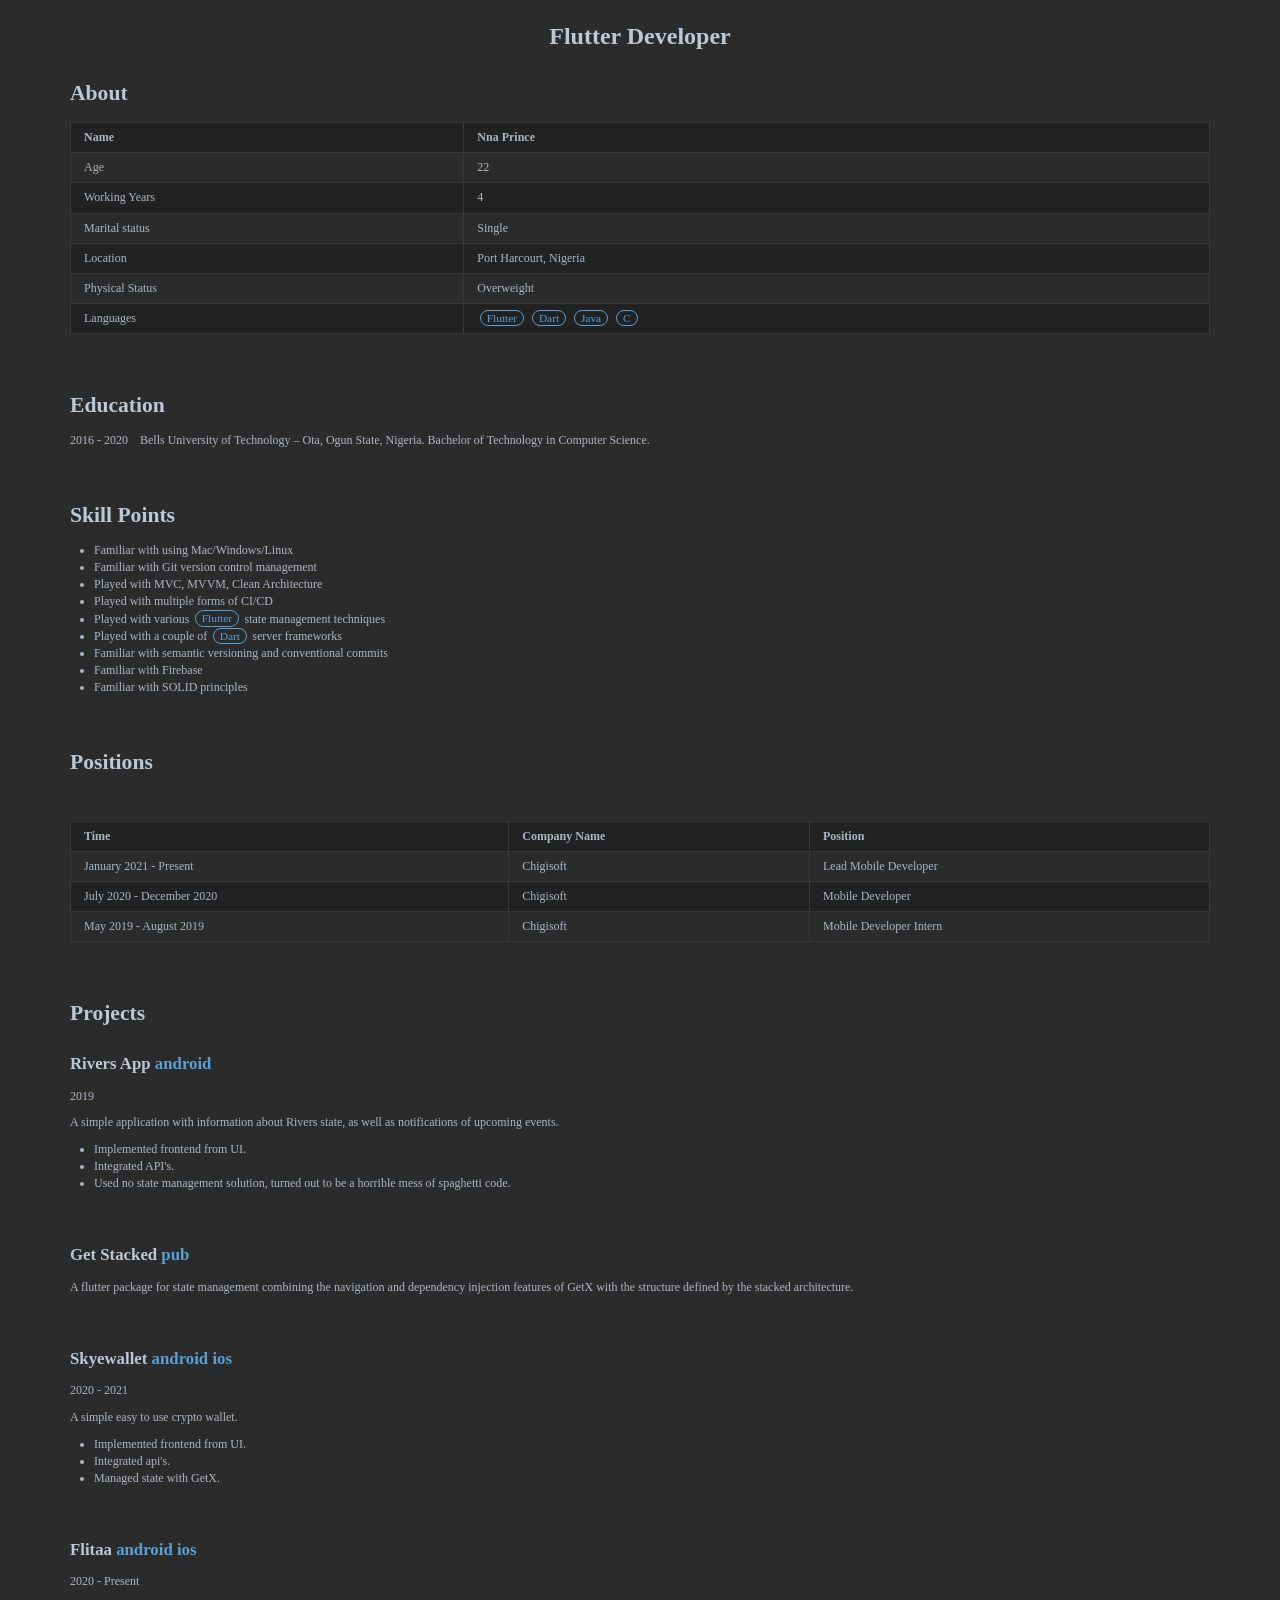
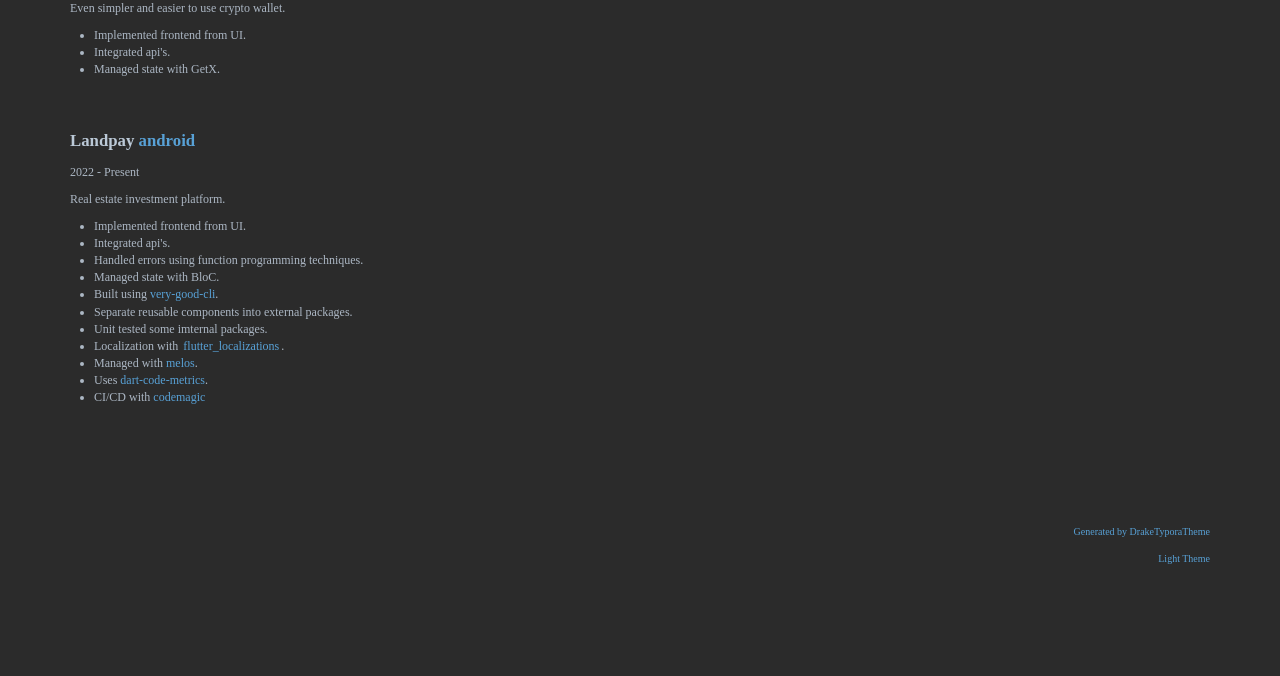
==== index.html @ 46a16778 "fix link" ====
<!doctype html>
<html>
<head>
<meta charset='UTF-8'><meta name='viewport' content='width=device-width initial-scale=1'>

<link href='https://fonts.googleapis.com/css2?family=JetBrains+Mono:ital,wght@0,400;0,700;1,400;1,700&display=swap' rel='stylesheet' type='text/css' /><style type='text/css'>html {overflow-x: initial !important;}:root { --bg-color: #ffffff; --text-color: #333333; --select-text-bg-color: #B5D6FC; --select-text-font-color: auto; --monospace: "Lucida Console",Consolas,"Courier",monospace; --title-bar-height: 20px; }
.mac-os-11 { --title-bar-height: 28px; }
html { font-size: 14px; background-color: var(--bg-color); color: var(--text-color); font-family: "Helvetica Neue", Helvetica, Arial, sans-serif; -webkit-font-smoothing: antialiased; }
body { margin: 0px; padding: 0px; height: auto; inset: 0px; font-size: 1rem; line-height: 1.42857143; overflow-x: hidden; background-image: inherit; background-size: inherit; background-attachment: inherit; background-origin: inherit; background-clip: inherit; background-color: inherit; tab-size: 4; background-position: inherit; background-repeat: inherit; }
iframe { margin: auto; }
a.url { word-break: break-all; }
a:active, a:hover { outline: 0px; }
.in-text-selection, ::selection { text-shadow: none; background: var(--select-text-bg-color); color: var(--select-text-font-color); }
#write { margin: 0px auto; height: auto; width: inherit; word-break: normal; word-wrap: break-word; position: relative; white-space: normal; overflow-x: visible; padding-top: 36px; }
#write.first-line-indent p { text-indent: 2em; }
#write.first-line-indent li p, #write.first-line-indent p * { text-indent: 0px; }
#write.first-line-indent li { margin-left: 2em; }
.for-image #write { padding-left: 8px; padding-right: 8px; }
body.typora-export { padding-left: 30px; padding-right: 30px; }
.typora-export .footnote-line, .typora-export li, .typora-export p { white-space: pre-wrap; }
.typora-export .task-list-item input { pointer-events: none; }
@media screen and (max-width: 500px) { 
  body.typora-export { padding-left: 0px; padding-right: 0px; }
  #write { padding-left: 20px; padding-right: 20px; }
  .CodeMirror-sizer { margin-left: 0px !important; }
  .CodeMirror-gutters { display: none !important; }
}
#write li > figure:last-child { margin-bottom: 0.5rem; }
#write ol, #write ul { position: relative; }
img { max-width: 100%; vertical-align: middle; image-orientation: from-image; }
button, input, select, textarea { color: inherit; font-family: inherit; font-size: inherit; font-style: inherit; font-variant-caps: inherit; font-weight: inherit; font-stretch: inherit; line-height: inherit; }
input[type="checkbox"], input[type="radio"] { line-height: normal; padding: 0px; }
*, ::after, ::before { box-sizing: border-box; }
#write h1, #write h2, #write h3, #write h4, #write h5, #write h6, #write p, #write pre { width: inherit; }
#write h1, #write h2, #write h3, #write h4, #write h5, #write h6, #write p { position: relative; }
p { line-height: inherit; }
h1, h2, h3, h4, h5, h6 { break-after: avoid-page; break-inside: avoid; orphans: 4; }
p { orphans: 4; }
h1 { font-size: 2rem; }
h2 { font-size: 1.8rem; }
h3 { font-size: 1.6rem; }
h4 { font-size: 1.4rem; }
h5 { font-size: 1.2rem; }
h6 { font-size: 1rem; }
.md-math-block, .md-rawblock, h1, h2, h3, h4, h5, h6, p { margin-top: 1rem; margin-bottom: 1rem; }
.hidden { display: none; }
.md-blockmeta { color: rgb(204, 204, 204); font-weight: 700; font-style: italic; }
a { cursor: pointer; }
sup.md-footnote { padding: 2px 4px; background-color: rgba(238, 238, 238, 0.7); color: rgb(85, 85, 85); border-top-left-radius: 4px; border-top-right-radius: 4px; border-bottom-right-radius: 4px; border-bottom-left-radius: 4px; cursor: pointer; }
sup.md-footnote a, sup.md-footnote a:hover { color: inherit; text-transform: inherit; text-decoration: inherit; }
#write input[type="checkbox"] { cursor: pointer; width: inherit; height: inherit; }
figure { overflow-x: auto; margin: 1.2em 0px; max-width: calc(100% + 16px); padding: 0px; }
figure > table { margin: 0px; }
tr { break-inside: avoid; break-after: auto; }
thead { display: table-header-group; }
table { border-collapse: collapse; border-spacing: 0px; width: 100%; overflow: auto; break-inside: auto; text-align: left; }
table.md-table td { min-width: 32px; }
.CodeMirror-gutters { border-right-width: 0px; background-color: inherit; }
.CodeMirror-linenumber { }
.CodeMirror { text-align: left; }
.CodeMirror-placeholder { opacity: 0.3; }
.CodeMirror pre { padding: 0px 4px; }
.CodeMirror-lines { padding: 0px; }
div.hr:focus { cursor: none; }
#write pre { white-space: pre-wrap; }
#write.fences-no-line-wrapping pre { white-space: pre; }
#write pre.ty-contain-cm { white-space: normal; }
.CodeMirror-gutters { margin-right: 4px; }
.md-fences { font-size: 0.9rem; display: block; break-inside: avoid; text-align: left; overflow: visible; white-space: pre; background-image: inherit; background-size: inherit; background-attachment: inherit; background-origin: inherit; background-clip: inherit; background-color: inherit; position: relative !important; background-position: inherit; background-repeat: inherit; }
.md-fences-adv-panel { width: 100%; margin-top: 10px; text-align: center; padding-top: 0px; padding-bottom: 8px; overflow-x: auto; }
#write .md-fences.mock-cm { white-space: pre-wrap; }
.md-fences.md-fences-with-lineno { padding-left: 0px; }
#write.fences-no-line-wrapping .md-fences.mock-cm { white-space: pre; overflow-x: auto; }
.md-fences.mock-cm.md-fences-with-lineno { padding-left: 8px; }
.CodeMirror-line, twitterwidget { break-inside: avoid; }
.footnotes { opacity: 0.8; font-size: 0.9rem; margin-top: 1em; margin-bottom: 1em; }
.footnotes + .footnotes { margin-top: 0px; }
.md-reset { margin: 0px; padding: 0px; border: 0px; outline: 0px; vertical-align: top; text-decoration: none; text-shadow: none; float: none; position: static; width: auto; height: auto; white-space: nowrap; cursor: inherit; line-height: normal; font-weight: 400; text-align: left; box-sizing: content-box; direction: ltr; background-position: 0px 0px; }
li div { padding-top: 0px; }
blockquote { margin: 1rem 0px; }
li .mathjax-block, li p { margin: 0.5rem 0px; }
li blockquote { margin: 1rem 0px; }
li { margin: 0px; position: relative; }
blockquote > :last-child { margin-bottom: 0px; }
blockquote > :first-child, li > :first-child { margin-top: 0px; }
.footnotes-area { color: rgb(136, 136, 136); margin-top: 0.714rem; padding-bottom: 0.143rem; white-space: normal; }
#write .footnote-line { white-space: pre-wrap; }
@media print { 
  body, html { border: 1px solid transparent; height: 99%; break-after: avoid; break-before: avoid; font-variant-ligatures: no-common-ligatures; }
  #write { margin-top: 0px; padding-top: 0px; border-color: transparent !important; }
  .typora-export * { -webkit-print-color-adjust: exact; }
  .typora-export #write { break-after: avoid; }
  .typora-export #write::after { height: 0px; }
  .is-mac table { break-inside: avoid; }
  .typora-export-show-outline .typora-export-sidebar { display: none; }
}
.footnote-line { margin-top: 0.714em; font-size: 0.7em; }
a img, img a { cursor: pointer; }
pre.md-meta-block { font-size: 0.8rem; min-height: 0.8rem; white-space: pre-wrap; background-color: rgb(204, 204, 204); display: block; overflow-x: hidden; }
p > .md-image:only-child:not(.md-img-error) img, p > img:only-child { display: block; margin: auto; }
#write.first-line-indent p > .md-image:only-child:not(.md-img-error) img { left: -2em; position: relative; }
p > .md-image:only-child { display: inline-block; width: 100%; }
#write .MathJax_Display { margin: 0.8em 0px 0px; }
.md-math-block { width: 100%; }
.md-math-block:not(:empty)::after { display: none; }
.MathJax_ref { fill: currentcolor; }
[contenteditable="true"]:active, [contenteditable="true"]:focus, [contenteditable="false"]:active, [contenteditable="false"]:focus { outline: 0px; box-shadow: none; }
.md-task-list-item { position: relative; list-style-type: none; }
.task-list-item.md-task-list-item { padding-left: 0px; }
.md-task-list-item > input { position: absolute; top: 0px; left: 0px; margin-left: -1.2em; margin-top: calc(1em - 10px); border: none; }
.math { font-size: 1rem; }
.md-toc { min-height: 3.58rem; position: relative; font-size: 0.9rem; border-top-left-radius: 10px; border-top-right-radius: 10px; border-bottom-right-radius: 10px; border-bottom-left-radius: 10px; }
.md-toc-content { position: relative; margin-left: 0px; }
.md-toc-content::after, .md-toc::after { display: none; }
.md-toc-item { display: block; color: rgb(65, 131, 196); }
.md-toc-item a { text-decoration: none; }
.md-toc-inner:hover { text-decoration: underline; }
.md-toc-inner { display: inline-block; cursor: pointer; }
.md-toc-h1 .md-toc-inner { margin-left: 0px; font-weight: 700; }
.md-toc-h2 .md-toc-inner { margin-left: 2em; }
.md-toc-h3 .md-toc-inner { margin-left: 4em; }
.md-toc-h4 .md-toc-inner { margin-left: 6em; }
.md-toc-h5 .md-toc-inner { margin-left: 8em; }
.md-toc-h6 .md-toc-inner { margin-left: 10em; }
@media screen and (max-width: 48em) { 
  .md-toc-h3 .md-toc-inner { margin-left: 3.5em; }
  .md-toc-h4 .md-toc-inner { margin-left: 5em; }
  .md-toc-h5 .md-toc-inner { margin-left: 6.5em; }
  .md-toc-h6 .md-toc-inner { margin-left: 8em; }
}
a.md-toc-inner { font-size: inherit; font-style: inherit; font-weight: inherit; line-height: inherit; }
.footnote-line a:not(.reversefootnote) { color: inherit; }
.md-attr { display: none; }
.md-fn-count::after { content: "."; }
code, pre, samp, tt { font-family: var(--monospace); }
kbd { margin: 0px 0.1em; padding: 0.1em 0.6em; font-size: 0.8em; color: rgb(36, 39, 41); background-color: rgb(255, 255, 255); border: 1px solid rgb(173, 179, 185); border-top-left-radius: 3px; border-top-right-radius: 3px; border-bottom-right-radius: 3px; border-bottom-left-radius: 3px; box-shadow: rgba(12, 13, 14, 0.2) 0px 1px 0px, rgb(255, 255, 255) 0px 0px 0px 2px inset; white-space: nowrap; vertical-align: middle; }
.md-comment { color: rgb(162, 127, 3); opacity: 0.6; font-family: var(--monospace); }
code { text-align: left; }
a.md-print-anchor { white-space: pre !important; border: none !important; display: inline-block !important; position: absolute !important; width: 1px !important; right: 0px !important; outline: 0px !important; text-shadow: initial !important; background-position: 0px 0px !important; }
.os-windows.monocolor-emoji .md-emoji { font-family: "Segoe UI Symbol", sans-serif; }
.md-diagram-panel > svg { max-width: 100%; }
[lang="flow"] svg, [lang="mermaid"] svg { max-width: 100%; height: auto; }
[lang="mermaid"] .node text { font-size: 1rem; }
table tr th { border-bottom-width: 0px; }
video { max-width: 100%; display: block; margin: 0px auto; }
iframe { max-width: 100%; width: 100%; border: none; }
.highlight td, .highlight tr { border: 0px; }
mark { background-color: rgb(255, 255, 0); color: rgb(0, 0, 0); }
.md-html-inline .md-plain, .md-html-inline strong, mark .md-inline-math, mark strong { color: inherit; }
.md-expand mark .md-meta { opacity: 0.3 !important; }
mark .md-meta { color: rgb(0, 0, 0); }
@media print { 
  .typora-export h1, .typora-export h2, .typora-export h3, .typora-export h4, .typora-export h5, .typora-export h6 { break-inside: avoid; }
}
.md-diagram-panel .messageText { stroke: none !important; }
.md-diagram-panel .start-state { fill: var(--node-fill); }
.md-diagram-panel .edgeLabel rect { opacity: 1 !important; }
.md-fences.md-fences-math { font-size: 1em; }
.md-fences-advanced:not(.md-focus) { padding: 0px; white-space: nowrap; border: 0px; }
.md-fences-advanced:not(.md-focus) { background-image: inherit; background-size: inherit; background-attachment: inherit; background-origin: inherit; background-clip: inherit; background-color: inherit; background-position: inherit; background-repeat: inherit; }
.typora-export-show-outline .typora-export-content { max-width: 1440px; margin: auto; display: flex; flex-direction: row; }
.typora-export-sidebar { width: 300px; font-size: 0.8rem; margin-top: 80px; margin-right: 18px; }
.typora-export-show-outline #write { --webkit-flex: 2; flex: 2 1 0%; }
.typora-export-sidebar .outline-content { position: fixed; top: 0px; max-height: 100%; overflow: hidden auto; padding-bottom: 30px; padding-top: 60px; width: 300px; }
@media screen and (max-width: 1024px) { 
  .typora-export-sidebar, .typora-export-sidebar .outline-content { width: 240px; }
}
@media screen and (max-width: 800px) { 
  .typora-export-sidebar { display: none; }
}
.outline-content li, .outline-content ul { margin-left: 0px; margin-right: 0px; padding-left: 0px; padding-right: 0px; list-style: none; }
.outline-content ul { margin-top: 0px; margin-bottom: 0px; }
.outline-content strong { font-weight: 400; }
.outline-expander { width: 1rem; height: 1.428571429rem; position: relative; display: table-cell; vertical-align: middle; cursor: pointer; padding-left: 4px; }
.outline-expander::before { content: ""; position: relative; font-family: Ionicons; display: inline-block; font-size: 8px; vertical-align: middle; }
.outline-item { padding-top: 3px; padding-bottom: 3px; cursor: pointer; }
.outline-expander:hover::before { content: ""; }
.outline-h1 > .outline-item { padding-left: 0px; }
.outline-h2 > .outline-item { padding-left: 1em; }
.outline-h3 > .outline-item { padding-left: 2em; }
.outline-h4 > .outline-item { padding-left: 3em; }
.outline-h5 > .outline-item { padding-left: 4em; }
.outline-h6 > .outline-item { padding-left: 5em; }
.outline-label { cursor: pointer; display: table-cell; vertical-align: middle; text-decoration: none; color: inherit; }
.outline-label:hover { text-decoration: underline; }
.outline-item:hover { border-color: rgb(245, 245, 245); background-color: var(--item-hover-bg-color); }
.outline-item:hover { margin-left: -28px; margin-right: -28px; border-left-width: 28px; border-left-style: solid; border-left-color: transparent; border-right-width: 28px; border-right-style: solid; border-right-color: transparent; }
.outline-item-single .outline-expander::before, .outline-item-single .outline-expander:hover::before { display: none; }
.outline-item-open > .outline-item > .outline-expander::before { content: ""; }
.outline-children { display: none; }
.info-panel-tab-wrapper { display: none; }
.outline-item-open > .outline-children { display: block; }
.typora-export .outline-item { padding-top: 1px; padding-bottom: 1px; }
.typora-export .outline-item:hover { margin-right: -8px; border-right-width: 8px; border-right-style: solid; border-right-color: transparent; }
.typora-export .outline-expander::before { content: "+"; font-family: inherit; top: -1px; }
.typora-export .outline-expander:hover::before, .typora-export .outline-item-open > .outline-item > .outline-expander::before { content: "−"; }
.typora-export-collapse-outline .outline-children { display: none; }
.typora-export-collapse-outline .outline-item-open > .outline-children, .typora-export-no-collapse-outline .outline-children { display: block; }
.typora-export-no-collapse-outline .outline-expander::before { content: "" !important; }
.typora-export-show-outline .outline-item-active > .outline-item .outline-label { font-weight: 700; }
.md-inline-math-container mjx-container { zoom: 0.95; }


@font-face{
    font-family: 'JetBrains Mono';
    src: local('JetBrains Mono'),
    url('file:///Users/chigisoftmacpro/Library/Application%20Support/abnerworks.Typora/themes/drake/JetBrainsMono-BoldItalic.woff2') format('woff2');
    font-display: swap;
    font-weight: bold;
    font-style: italic;
}/*
 * Copyright (C) 2018 Drake, Inc.
 *
 * Licensed under the Apache License, Version 2.0 (the "License");
 * you may not use this file except in compliance with the License.
 * You may obtain a copy of the License at
 *
 * http://www.apache.org/licenses/LICENSE-2.0
 *
 * Unless required by applicable law or agreed to in writing, software
 * distributed under the License is distributed on an "AS IS" BASIS,
 * WITHOUT WARRANTIES OR CONDITIONS OF ANY KIND, either express or implied.
 * See the License for the specific language governing permissions and
 * limitations under the License.
 *
 * GitHub https://github.com/liangjingkanji/DrakeTyporaTheme
 */
@import url();
@include-when-export url('https://fonts.googleapis.com/css2?family=JetBrains+Mono:ital,wght@0,400;0,700;1,400;1,700&display=swap');

:root {
    --monospace: "Cascadia Code", "HYZhengYuan", "Fira Code", Menlo, "Ubuntu Mono", Consolas; /*code font*/
    --text-font: var(--monospace); /*default font*/
    --title-font: var(--monospace); /*title font*/

    --text-color: #acb7c4;
    --bg-color: #2b2b2b;
    --control-text-color: var(--text-color);
    --meta-content-color: var(--text-color);
    --active-file-border-color: var(--drake-accent);
    --rawblock-edit-panel-bd: var(--code-block-bg-color);
    --item-hover-bg-color: #222222;
    --active-file-bg-color: var(--item-hover-bg-color);
    --mermaid-theme: night;

    --blur-text-color: rgba(172, 183, 196, 0.5);
    --md-char-color: #535455;
    --side-bar-bg-color: var(--bg-color);
    --search-select-bg-color: #ffffff;
    --search-select-text-color: var(--bg-color);
    --select-text-bg-color: #3473B068;
    --window-border: 1px solid #282828;

    --drake-accent: #3473b0;
    --drake-highlight: #58a1d6;
    --a-color: var(--drake-highlight);
    --variable-color: var(--drake-highlight);
    --outline-active-color: var(--a-color);
    --code-block-bg-color: var(--item-hover-bg-color);
    --code-block-color: #A9B7C6;
    --title-color: #bbc9d7;
    --blockquote-border-color: var(--drake-accent);
    --blockquote-color: var(--text-color);
    --blockquote-bg-color: rgba(52, 115, 176, 0.1);
    --strong-color: var(--title-color);
    --h2-underline-color: var(--title-color);
    --horizontal-divider-color: var(--title-color);
    --height-light-color: var(--drake-highlight);
    --height-light-border-color: var(--drake-highlight);
    --yaml-color: #787878;
    --yaml-bg-color: var(--code-block-bg-color);
    --footnotes-bg-color: var(--item-hover-bg-color);
    --footnotes-highlight: #FFD760;
    --table-border-color: #383838;
    --table-header-bg-color: var(--item-hover-bg-color);
    --table-bg-color: var(--bg-color);
    --table-n2-bg-color: var(--table-header-bg-color);
    --input-bg-color: var(--item-hover-bg-color);
    --btn-hover-bg-color: var(--item-hover-bg-color);
    --checkbox-checked: url("data:image/svg+xml,%3Csvg class='icon' viewBox='0 0 1024 1024' xmlns='http://www.w3.org/2000/svg' width='200' height='200'%3E%3Cpath d='M425.984 726.016l384-384-59.99-61.995-324.01 324.011-152.021-152.021L213.973 512zm384-598.016q36.01 0 61.013 25.984T896 213.974v596.01q0 34.005-25.003 59.99t-61.013 25.983h-596.01q-36.011 0-61.014-25.984t-25.003-59.989v-596.01q0-34.006 25.003-59.99T213.973 128h596.011z' fill='%2365b73b'/%3E%3C/svg%3E");
    --checkbox-unchecked: url("data:image/svg+xml,%3Csvg class='icon' viewBox='0 0 1024 1024' xmlns='http://www.w3.org/2000/svg' width='200' height='200'%3E%3Cpath d='M810.667 213.333v597.334H213.333V213.333h597.334m0-85.333H213.333C166.4 128 128 166.4 128 213.333v597.334C128 857.6 166.4 896 213.333 896h597.334C857.6 896 896 857.6 896 810.667V213.333C896 166.4 857.6 128 810.667 128z' fill='%23acb7c4'/%3E%3C/svg%3E");
}

html {
    font-size: 12px;
}

body {
    font-family: var(--text-font) !important;
    color: var(--text-color);
    -webkit-font-feature-settings: "liga" on, "calt" on;
    -webkit-font-smoothing: subpixel-antialiased;
    text-rendering: optimizeLegibility;
    letter-spacing: 0;
    margin: 0;
    overflow-x: hidden;
}

/*code block*/
.md-fences {
    font-size: 1rem;
    padding: 0.5rem !important;
    border-radius: 2px;
    word-wrap: normal;
    background-color: var(--code-block-bg-color);
    color: var(--code-block-color);
    border: none;
}

/*mermaid*/
[id^=mermaidChart] {
    fill: var(--text-color) !important;
}
[id^=mermaidChart] rect.rect {
    fill: rgba(175, 255, 212, 0.2) !important;
}
.md-diagram-panel-preview text.actor > tspan { /*方块文字*/
    fill: var(--code-block-color) !important;
    stroke: none !important;
    font-family: var(--text-font) !important;
    font-size: 1rem !important;
}
.md-diagram-panel-preview .actor { /*方块*/
    stroke: var(--table-border-color) !important;
    fill: var(--code-block-bg-color) !important;
}
.md-diagram-panel-preview .actor-line { /*竖线*/
    stroke: var(--text-color) !important;
    stroke-width: 1px;
}
.md-diagram-panel-preview .messageLine0 { /*横线*/
    stroke-width: 1.5;
    stroke-dasharray: none;
    stroke: var(--text-color) !important;
}
.md-diagram-panel-preview .messageLine1 { /*虚线*/
    stroke-width: 1.5 !important;
    stroke-dasharray: 2, 2 !important;
    stroke: var(--text-color) !important;
}
.md-diagram-panel-preview .messageText { /*描述文字*/
    fill: var(--text-color) !important;
    font-family: var(--text-font) !important;
    font-size: 1rem !important;
}
.md-diagram-panel-preview .activation0 { /*长方形*/
    fill: #e6e6e6 !important;
    stroke: var(--text-color) !important;
}
.md-diagram-panel-preview .labelText, .md-diagram-panel-preview .labelText > tspan { /*循环标记*/
    fill: var(--code-block-color) !important;
    font-family: var(--text-font) !important;
    font-size: 1rem !important;
    dominant-baseline: unset;
    alignment-baseline: unset;
}
.md-diagram-panel-preview .labelBox { /*循环标记背景*/
    stroke: var(--table-border-color) !important;
    fill: var(--code-block-bg-color) !important;
}
.md-diagram-panel-preview .loopLine { /*循环标记虚线*/
    stroke: var(--text-color) !important;
}
.md-diagram-panel-preview .loopText, .md-diagram-panel-preview .loopText > tspan { /*循环名称*/
    fill: var(--text-color) !important;
    font-size: 1rem !important;
}
.md-diagram-panel-preview .sequenceNumber { /*序号*/
    fill: var(--bg-color) !important;
}
pre.md-fences-advanced.md-focus .md-fences-adv-panel {
    border: none;
}
.md-diagram-panel-preview .edgePath .path { /*箭头*/
    stroke: var(--text-color) !important;
}
.md-diagram-panel-preview .edgeLabel rect { /*条件文字背景*/
    fill: var(--bg-color) !important;
}
.md-diagram-panel-preview .edgeLabel span { /*条件文字*/
    color: var(--text-color);
}
.md-diagram-panel-preview .node rect,
.md-diagram-panel-preview .node circle,
.md-diagram-panel-preview .node ellipse,
.md-diagram-panel-preview .node polygon,
.md-diagram-panel-preview .node path { /*形状*/
    stroke: var(--table-border-color) !important;
    fill: var(--code-block-bg-color) !important;
}
#write .md-diagram-panel .md-diagram-panel-preview div { /*形状内文字*/
    color: var(--code-block-color) !important;
    font-family: var(--text-font) !important;
    font-size: 1rem !important;
}

/*code snippet*/
#write code, tt {
    margin: 0 2px;
    color: var(--drake-highlight);
}

/*variable*/
var {
    color: var(--variable-color);
    font-weight: bold;
}

/*raw block*/
.md-rawblock-control:not(.md-rawblock-tooltip) {
    border-radius: 2px 0 2px 2px;
    padding: 0.2rem !important;
}
.md-rawblock:hover > .md-rawblock-container {
    background: none;
}
.md-rawblock-input {
    font-size: 1rem;
}
.md-rawblock-tooltip-btn:hover {
    background: none;
}
.md-rawblock:hover > .md-rawblock-tooltip {
    border-radius: 2px 2px 0 0;
    margin-bottom: 2px !important;
}
.md-rawblock-tooltip.md-rawblock-control {
    border-radius: 2px 2px 0 0;
    color: var(--code-block-color);
}
.md-rawblock-tooltip-name {
    color: var(--code-block-color);
    opacity: 1;
}

/*quote block*/
blockquote:before {
    display: block;
    position: absolute;
    content: '';
    width: 4px;
    left: 0;
    top: 0;
    height: 100%;
    background-color: var(--blockquote-border-color);
    border-radius: 2px;
}

blockquote {
    color: var(--blockquote-color);
    border-radius: 2px;
    padding: 10px 16px;
    background-color: var(--blockquote-bg-color);
    position: relative;
    border-left: none;
}

#write strong {
    color: var(--strong-color);
    font-weight: bold;
}
#write blockquote strong {
    color: var(--blockquote-color);
}

/*link*/
#write a {
    color: var(--a-color);
    text-decoration: none;
}
#write h2 a .md-plain {
    border-bottom: .2rem solid var(--a-color);
}
.on-focus-mode #write a .md-plain, .on-focus-mode .md-htmlblock-container a:hover {
    border-bottom: .1rem solid var(--blur-text-color);
}
#write a .md-plain, .md-htmlblock-container a:hover,
.on-focus-mode #write .md-focus a .md-plain, .md-focus .md-htmlblock-container a:hover {
    border-bottom: .1rem solid var(--a-color);
}
[md-inline=link] a {
    margin: 0 .2rem;
}
a:any-link {
    color: var(--a-color);
}

img {
    border-left: none;
    border-right: none;
    vertical-align: baseline;
    border-radius: 2px;
}

#write {
    max-width: 1200px;
    margin: 0 auto;
    padding: 20px 30px 100px;
}
#typora-source .CodeMirror-lines {
    max-width: 1200px;
}

#write > ul:first-child,
#write > ol:first-child {
    margin-top: 30px;
}

body > *:first-child {
    margin-top: 0 !important;
}

body > *:last-child {
    margin-bottom: 0 !important;
}

h1,
h2,
h3,
h4,
h5,
h6 {
    font-family: var(--title-font);
    position: relative;
    margin-top: 2rem;
    margin-bottom: 1rem;
    font-weight: bold;
    line-height: 1.4;
    cursor: text;
    color: var(--title-color);
}

h3.md-focus:before, h4.md-focus:before, h5.md-focus:before, h6.md-focus:before {
    visibility: hidden;
}

h1 {
    font-size: 2rem;
    text-align: center;
    margin-top: 0;
}

h2 .md-plain {
    padding-bottom: .3rem;
    border-bottom: .2rem solid var(--h2-underline-color);
}

.on-focus-mode h2.md-end-block.md-heading:not(.md-focus):not(.md-focus-container):after {
    background-color: var(--blur-text-color) !important;
}

h3 {
    font-size: 1.4rem;
}

h4 {
    font-size: 1.2rem;
}

h5 {
    font-size: 1rem;
}

h6 {
    font-size: 1rem;
}

h1:hover a.anchor,
h2:hover a.anchor,
h3:hover a.anchor,
h4:hover a.anchor,
h5:hover a.anchor,
h6:hover a.anchor {
    text-decoration: none;
}

h1 tt,
h1 code {
    font-size: inherit !important;
}

h2 tt,
h2 code {
    font-size: inherit !important;
}

h3 tt,
h3 code {
    font-size: inherit !important;
}

h4 tt,
h4 code {
    font-size: inherit !important;
}

h5 tt,
h5 code {
    font-size: inherit !important;
}

h6 tt,
h6 code {
    font-size: inherit !important;
}

p,
blockquote,
ul,
ol,
dl,
table {
    margin: 0.8em 0;
}

li > ol,
li > ul {
    margin: 0 0;
}

hr {
    height: 2px;
    padding: 0;
    margin: 16px 0;
    background-color: var(--horizontal-divider-color);
    border: 0 none;
    overflow: hidden;
    box-sizing: content-box;
}

body > h2:first-child {
    margin-top: 0;
    padding-top: 0;
}

body > h1:first-child {
    margin-top: 0;
    padding-top: 0;
}

body > h1:first-child + h2 {
    margin-top: 0;
    padding-top: 0;
}

body > h3:first-child,
body > h4:first-child,
body > h5:first-child,
body > h6:first-child {
    margin-top: 0;
    padding-top: 0;
}

a:first-child h1,
a:first-child h2,
a:first-child h3,
a:first-child h4,
a:first-child h5,
a:first-child h6 {
    margin-top: 0;
    padding-top: 0;
}

h1 p,
h2 p,
h3 p,
h4 p,
h5 p,
h6 p {
    margin-top: 0;
}

li p.first {
    display: inline-block;
}

ul, ol {
    padding-inline-start: 2em;
}

ul:first-child,
ol:first-child {
    margin-top: 0;
}

ul:last-child,
ol:last-child {
    margin-bottom: 0;
}

table {
    padding: 0;
    word-break: initial;
    background-color: var(--table-bg-color);
}
table tr {
    border-top: .1em solid var(--table-border-color);
    margin: 0;
    padding: 0;
}
table th {
    font-weight: bold;
    border: .1em solid var(--table-border-color);
    border-bottom: 0;
    margin: 0;
    padding: 6px 13px;
}
table td {
    border: .1em solid var(--table-border-color);
    margin: 0;
    padding: 6px 13px;
}
table thead {
    background-color: var(--table-header-bg-color);
}
table tr:nth-child(2n) {
    background-color: var(--table-n2-bg-color);
}
table tr th:first-child,
table tr td:first-child {
    margin-top: 0;
}
table tr th:last-child,
table tr td:last-child {
    margin-bottom: 0;
}

#write em {
    padding: 0 5px 0 2px;
}

#write table thead th {
    background-color: var(--table-header-bg-color);
}

/* height light */
#write mark {
    border: .1em solid var(--height-light-border-color);
    color: var(--height-light-color);
    background-color: transparent;
    padding: .1rem .5rem;
    border-radius: 2rem;
    margin: 0 .2rem;
    font-size: .95rem;
}

/*shortcut*/
kbd {
    border: .1em solid #5b5b5e;
    background: transparent;
    color: var(--text-color);
    margin: 0 .4rem;
    font-family: var(--text-font) !important;
    font-size: .95rem;
    padding: .3em .4em;
    border-radius: .4em;
    vertical-align: top;
    box-shadow: .1em .1em .2em rgba(0, 0, 0, 0.3);
}

#write del {
    padding: 1px 2px;
}

.md-task-list-item > input {
    margin-left: -1.3em;
}

@media print {
    html {
        font-size: 12px;
    }

    table,
    pre {
        page-break-inside: avoid;
    }

    pre {
        word-wrap: break-word;
    }
}

/*YAML*/
#write pre.md-meta-block {
    padding: 1rem;
    font-size: 1rem;
    line-height: 1.45;
    background-color: var(--yaml-bg-color);
    border: 0;
    border-radius: 2px;
    color: var(--yaml-color);
    margin-top: 0 !important;
}

.mathjax-block > .code-tooltip {
    bottom: .375rem;
}

#write > h3.md-focus:before {
    left: -1.5625rem;
    top: .375rem;
}

#write > h4.md-focus:before {
    left: -1.5625rem;
    top: .285714286rem;
}

#write > h5.md-focus:before {
    left: -1.5625rem;
    top: .285714286rem;
}

#write > h6.md-focus:before {
    left: -1.5625rem;
    top: .285714286rem;
}

.md-image > .md-meta {
    border-radius: 2px;
    font-family: initial;
    padding: 2px 0 0 4px;
    color: inherit;
}

.md-tag {
    color: inherit;
}

.md-toc {
    margin-top: 20px;
    padding-bottom: 20px;
}

.typora-quick-open-item {
    font-size: 1rem !important;
    height: 50px;
    padding-left: 8px;
    padding-top: 4px;
    padding-bottom: 4px;
}

#typora-quick-open {
    box-shadow: 0 0 8px #00000045;
    padding: 0;
}

.ty-quick-open-category.ty-has-prev .ty-quick-open-category-title {
    border-top: none;
}

#typora-quick-open-input {
    margin: 8px;
    box-shadow: none;
    border-radius: 2px;
}

#typora-quick-open-input input {
    font-size: 1rem;
    box-shadow: none;
    padding-top: 2px;
    padding-left: 10px;
    padding-right: 10px;
    line-height: 32px;
    max-height: 32px;
    border: none;
}

.modal-dialog#typora-quick-open {
    border-radius: 8px;
}

.ty-quick-open-category-title {
    padding-left: 8px;
    color: #BEBEBE;
    font-size: 0.8rem;
    margin-bottom: 4px;
}

.typora-quick-open-item-path {
    font-size: 0.8rem;
    text-overflow: ellipsis;
    white-space: nowrap;
    margin-top: 1px;
}

/*search input*/
.form-control {
    border: none;
    border-radius: 2px;
    box-shadow: none;
}

#md-searchpanel .btn {
    border-radius: 2px;
}

#search-panel-replaceall-btn {
    padding-right: 5px !important;
    text-align: center !important;
}

#search-panel-replace-btn {
    text-align: center !important;
}

#md-searchpanel input {
    background: var(--input-bg-color);
    border-radius: 2px;
}

.searchpanel-search-option-btn {
    border-radius: 2px;
    border: none;
    background: transparent;
    color: var(--text-color);
}

.searchpanel-search-option-btn.active {
    background: var(--text-color);
    color: var(--bg-color);
}

.form-control:focus {
    box-shadow: none;
}

#md-notification:before {
    top: 10px;
}

/** focus mode */
.on-focus-mode blockquote {
    border-left-color: rgba(85, 85, 85, 0.12);
}

header,
.context-menu,
.megamenu-content,
footer {
    font-family: initial;
}

/*sidebar*/
.file-node-content:hover .file-node-icon,
.file-node-content:hover .file-node-open-state {
    visibility: visible;
}
.file-node-content {
    display: flex;
    align-items: center;
}
.file-node-open-state {
    margin-right: .5rem;
}
.file-node-icon{
    margin-right: .5rem;
}

#typora-sidebar {
    font-size: inherit;
    font-family: var(--title-font);
}

.sidebar-tabs {
    border-bottom: none;
}

.file-list-item-summary, .file-list-item-parent-loc, .file-list-item-time, .file-list-item-summary {
    font-size: 0.9rem !important;
    font-family: var(--text-font);
}

.file-list-item-file-ext-part {
    display: none;
}

.outline-item {
    font-size: 1rem;
}

/*footnotes mark*/
#write .md-footnote {
    background-color: inherit;
    color: var(--drake-highlight);
    font-size: 0.9rem;
    border-radius: 0.9rem;
    padding-left: 0;
}

#write .md-footnote:before {
    content: "[";
}

#write .md-footnote:after {
    content: "]";
}

/*footnotes content*/
.md-hover-tip .code-tooltip-content {
    border-radius: 2px;
}

/*footnotes title*/
span.md-def-name {
    padding-right: 3ch;
    padding-left: 0;
    position: relative;
    font-weight: normal;
}

/*footnotes desc*/
.footnotes {
    font-size: 1rem;
    font-weight: normal;
    color: var(--text-color);
    position: relative;
}

/*footnotes tooltip text*/
.code-tooltip-content .md-plain {
    font-size: 0.9rem;
    font-family: inherit;
}

.code-tooltip-content code {
    padding: 0 2px;
    font-family: inherit;
    color: var(--footnotes-highlight);
    background-color: inherit;
}

.code-tooltip-content a {
    color: var(--footnotes-highlight);
}

div.code-tooltip-content {
    box-shadow: 0 0 8px #00000045;
    background: var(--footnotes-bg-color);
}

.footnotes {
    opacity: 1;
}

.md-def-name:after {
    content: ". ^";
    color: var(--text-color);
}

.md-def-footnote .md-def-name:before {
    content: "";
    color: var(--text-color);
    position: absolute;
}

.md-def-name:before {
    content: "";
    color: var(--text-color);
    position: absolute;
}

.md-content.md-url, .md-def-content.md-def-url.md-auto-disp {
    text-decoration: none;
    border-bottom: .1rem solid var(--text-color);
}

.CodeMirror-scroll::-webkit-scrollbar {
    display: none;
}

.file-list-item-summary {
    font-size: 1em;
}

.pin-outline #outline-content .outline-active strong, .pin-outline .outline-active {
    font-weight: 500;
    color: var(--outline-active-color);
}

.file-list-item.active {
    border-left: 4px solid var(--drake-accent);
}

#md-searchpanel .btn:not(.close-btn):hover {
    box-shadow: none;
    background: var(--btn-hover-bg-color);
}

/*checkbox*/
#write input[type=checkbox] {
    opacity: 0;
    height: 1.6rem;
    width: 1.6rem;
    margin-left: -2em;
    margin-top: 0;
    top: 0;
}

#write .ul-list li.md-task-list-item.task-list-done::before {
    content: "";
    background: var(--checkbox-checked) 0 0 no-repeat;
    background-size: 100%;
    display: inline-block;
    position: absolute;
    height: 1.6rem;
    width: 1.6rem;
    margin-left: -2em;
}

#write .ul-list li.md-task-list-item.task-list-not-done::before {
    content: "";
    background: var(--checkbox-unchecked) 0 0 no-repeat;
    background-size: 100%;
    display: inline-block;
    position: absolute;
    height: 1.6rem;
    width: 1.6rem;
    margin-left: -2em;
}

/*insert table*/
.btn {
    border-radius: 2px;
}

.modal-content {
    border-radius: 8px;
}

.btn-primary:hover, .btn-primary:active {
    background-color: var(--btn-hover-bg-color);
    color: var(--drake-highlight);
}

.btn-primary {
    background-color: transparent;
    color: var(--drake-highlight);
}

.btn-default {
    background-color: transparent;
}

.btn:active {
    box-shadow: none;
    border-color: transparent;
}

.modal-footer {
    border-top: none;
}

#table-insert-col, #table-insert-row {
    background: var(--input-bg-color);
    border-radius: 2px;
}

/*preference panel*/
#megamenu-content {
    background-image: none !important;
    background-color: var(--bg-color);
}
#top-titlebar {
    height: inherit;
    background-color: var(--bg-color);
}
#megamenu-menu-sidebar {
    background-color: var(--bg-color);
    color: var(--text-color);
}
.long-btn {
    width: inherit;
    min-width: 300px;
    border: 1px solid var(--text-color);
    border-radius: 6px;
}
.megamenu-menu-panel h1 {
    margin-bottom: 3rem;
    text-align: left;
}
.megamenu-menu-panel h1, .megamenu-menu-panel h2 {
    font-weight: normal;
}
#recent-file-panel-search-input {
    height: 45px;
    border: none;
    border-bottom: 1px solid var(--text-color);
    padding-left: 8px;
}
#recent-file-panel-search-input::placeholder {
    color: var(--text-color);
    opacity: .5;
}
.megamenu-menu-header {
    border-bottom: none;
}
#recent-file-panel-action-btn {
    background: none;
    border: none;
}
#recent-file-panel-action-btn-container {
    float: none;
    display: inline-block;
}
#top-titlebar .toolbar-icon.btn.hover, #top-titlebar .toolbar-icon.btn:hover {
    background-color: var(--btn-hover-bg-color);
    color: var(--text-color);
}
.megamenu-menu-panel .btn:hover {
    background-color: var(--btn-hover-bg-color) !important;
    color: var(--text-color);
}
#recent-file-panel tbody tr:nth-child(2n-1),
.megamenu-menu-panel table thead,
.megamenu-menu-panel table tr {
    background-color: transparent;
}
.megamenu-menu-panel table {
    font-weight: normal;
}
#megamenu-back-btn {
    color: var(--text-color);
    border: 1px solid var(--text-color);
}
.megamenu-menu-header #megamenu-menu-header-title {
    color: var(--text-color);
}
header, .context-menu, .megamenu-content, footer {
    font-family: var(--text-font);
}
.ty-preferences select {
    padding-left: 2px;
}
.preference-item-hint {
    font-size: 14px;
}
a.ty-link {
    color: var(--a-color);
    margin: 0 .2rem;
}

/**
    code render
    Name: IntelliJ IDEA darcula theme
    From IntelliJ IDEA by JetBrains
 */
.cm-s-inner.CodeMirror {
    background: none;
    color: var(--code-block-color);
}
.cm-s-inner span.cm-meta {
    color: #BBB529;
}
.cm-s-inner span.cm-number {
    color: #6897BB;
}
.cm-s-inner span.cm-keyword {
    color: #CC7832;
}
.cm-s-inner span.cm-def {
    color: #FFD760;
}
.cm-s-inner span.cm-variable {
    color: #A9B7C6;
}
.cm-s-inner span.cm-variable-2 {
    color: #A9B7C6;
}
.cm-s-inner span.cm-variable-3 {
    color: #9876AA;
}
.cm-s-inner span.cm-type {
    color: #AABBCC;
}
.cm-s-inner span.cm-property {
    color: #FFC66D;
}
.cm-s-inner span.cm-operator {
    color: #A9B7C6;
}
.cm-s-inner span.cm-string {
    color: #6A8759;
}
.cm-s-inner span.cm-string-2 {
    color: #6A8759;
}
.cm-s-inner span.cm-comment {
    color: #787878;
}
.cm-s-inner span.cm-link {
    color: #CC7832;
}
.cm-s-inner span.cm-atom {
    color: #CC7832;
}
.cm-s-inner span.cm-error {
    color: #BC3F3C;
}
.cm-s-inner span.cm-tag {
    color: #E8BF6A;
}
.cm-s-inner span.cm-quote {
    color: #a6e22e;
}
.cm-s-inner span.cm-attribute {
    color: #9876AA;
}
.cm-s-inner span.cm-qualifier {
    color: #6A8759;
}
.cm-s-inner span.cm-bracket {
    color: #E8BF6A;
}
.cm-s-inner span.cm-builtin {
    color: #FF9E59;
}
.cm-s-inner span.cm-special {
    color: #FF9E59;
}
.cm-s-inner span.cm-matchhighlight {
    color: #FFFFFF;
    background-color: rgba(50, 89, 48, .7);
    font-weight: normal;
}
.cm-s-inner span.cm-searching {
    color: #FFFFFF;
    background-color: rgba(61, 115, 59, .7);
    font-weight: normal;
}
.cm-s-inner .CodeMirror-gutters {
    border-right: none;
    border-radius: 2px;
    padding-left: 0.5rem;
    background: var(--bg-color);
}
.cm-s-inner .CodeMirror-linenumber {
    color: #787878;
}
.cm-s-inner .CodeMirror-matchingbracket {
    background-color: #3B514D;
    color: #FFEF28 !important;
}
.cm-s-inner .CodeMirror-selected {
    background: #214283 !important;
}
.cm-s-inner .CodeMirror-selectedtext {
    background: #214283 !important;
}
.cm-s-typora-default .CodeMirror-selectedtext {
    background: var(--select-text-bg-color) !important;
}
.cm-overlay.CodeMirror-selectedtext {
    background: var(--select-text-bg-color) !important;
}
.cm-s-inner div.CodeMirror-cursor {
    border-left: 1px solid var(--code-block-color);
}

 @media print { @page {margin: 0 0 0 0;} body.typora-export {padding-left: 0; padding-right: 0;} #write {padding:0;}}
</style><title>Online Résumé</title>
</head>
<body class='typora-export'><div class='typora-export-content'>
<div id='write'  class=''><h1 id='flutter-developer'><span>Flutter Developer</span></h1><h2 id='about'><span>About</span></h2><figure><table><thead><tr><th><span>Name</span></th><th><span>Nna Prince</span></th></tr></thead><tbody><tr><td><span>Age</span></td><td><span>22</span></td></tr><tr><td><span>Working Years</span></td><td><span>4</span></td></tr><tr><td><span>Marital status</span></td><td><span>Single</span></td></tr><tr><td><span>Location</span></td><td><span>Port Harcourt, Nigeria</span></td></tr><tr><td><span>Physical Status</span></td><td><span>Overweight</span></td></tr><tr><td><span>Languages</span></td><td><mark><span>Flutter</span></mark><span> </span><mark><span>Dart</span></mark><span> </span><mark><span>Java</span></mark><span> </span><mark><span>C</span></mark></td></tr></tbody></table></figure><p>&nbsp;</p><h2 id='education'><span>Education</span></h2><p><span>2016 - 2020    Bells University of Technology – Ota, Ogun State, Nigeria. Bachelor of Technology in Computer Science.</span></p><p>&nbsp;</p><h2 id='skill-points'><span>Skill Points</span></h2><ul><li><span>Familiar with using Mac/Windows/Linux</span></li><li><span>Familiar with Git version control management</span></li><li><span>Played with MVC, MVVM, Clean Architecture</span></li><li><span>Played with multiple forms of CI/CD</span></li><li><span>Played with various </span><mark><span>Flutter</span></mark><span> state management techniques</span></li><li><span>Played with a couple of </span><mark><span>Dart</span></mark><span> server frameworks</span></li><li><span>Familiar with semantic versioning and conventional commits</span></li><li><span>Familiar with Firebase</span></li><li><span>Familiar with SOLID principles</span></li></ul><p>&nbsp;</p><h2 id='positions'><span>Positions</span></h2><p>&nbsp;</p><figure><table><thead><tr><th><span>Time</span></th><th><span>Company Name</span></th><th><span>Position</span></th></tr></thead><tbody><tr><td><span>January 2021 - Present</span></td><td><span>Chigisoft</span></td><td><span>Lead Mobile Developer</span></td></tr><tr><td><span>July 2020 - December 2020</span></td><td><span>Chigisoft</span></td><td><span>Mobile Developer</span></td></tr><tr><td><span>May 2019 - August 2019</span></td><td><span>Chigisoft</span></td><td><span>Mobile Developer Intern</span></td></tr></tbody></table></figure><p>&nbsp;</p><h2 id='projects'><span>Projects</span></h2><h3 id='rivers-app-android'><span>Rivers App </span><a href='https://play.google.com/store/apps/details?id=com.riversstate.app'><span>android</span></a></h3><p><span>2019</span></p><p><span>A simple application with information about Rivers state, as well as notifications of upcoming events.</span></p><ul><li><span>Implemented frontend from UI.</span></li><li><span>Integrated API&#39;s.</span></li><li><span>Used no state management solution, turned out to be a horrible mess of spaghetti code.</span></li></ul><p>&nbsp;</p><h3 id='get-stacked-pub'><span>Get Stacked </span><a href='https://pub.dev/packages/get_stacked'><span>pub</span></a></h3><p><span>A flutter package for state management combining the navigation and dependency injection features of GetX with the structure defined by the stacked architecture.</span></p><p>&nbsp;</p><h3 id='skyewallet-android-ios'><span>Skyewallet </span><a href='https://play.google.com/store/apps/details?id=com.skyewallet.skye_wallet'><span>android</span></a><span> </span><a href='https://apps.apple.com/us/app/skye-wallet-buy-sell-crypto/id1587180582'><span>ios</span></a></h3><p><span>2020 - 2021</span></p><p><span>A simple easy to use crypto wallet.</span></p><ul><li><span>Implemented frontend from UI.</span></li><li><span>Integrated api&#39;s.</span></li><li><span>Managed state with GetX.</span></li></ul><p>&nbsp;</p><h3 id='flitaa-android-ios'><span>Flitaa </span><a href='https://play.google.com/store/apps/details?id=com.flitaa.app'><span>android</span></a><span> </span><a href='https://apps.apple.com/us/app/flitaa/id1566777501'><span>ios</span></a></h3><p><span>2020 - Present</span></p><p><span>Even simpler and easier to use crypto wallet.</span></p><ul><li><span>Implemented frontend from UI.</span></li><li><span>Integrated api&#39;s.</span></li><li><span>Managed state with GetX.</span></li></ul><p>&nbsp;</p><h3 id='landpay-internal-testing'><span>Landpay </span><a href='https://play.google.com/store/apps/details?id=com.landpay.app'><span>android</span></a></h3><p><span>2022 - Present</span></p><p><span>Real estate investment platform.</span></p><ul><li><span>Implemented frontend from UI.</span></li><li><span>Integrated api&#39;s.</span></li><li><span>Handled errors using function programming techniques.</span></li><li><span>Managed state with BloC.</span></li><li><span>Built using </span><a href='http://pub.dev/packages/very_good_cli'><span>very-good-cli</span></a><span>.</span></li><li><span>Separate reusable components into external packages.</span></li><li><span>Unit tested some imternal packages.</span></li><li><span>Localization with </span><code>flutter_localizations</code><span>.</span></li><li><span>Managed with </span><a href='https://melos.invertase.dev/'><span>melos</span></a><span>.</span></li><li><span>Uses </span><a href='http://dartcodemetrics.dev/'><span>dart-code-metrics</span></a><span>.</span></li><li><span>CI/CD with </span><a href='https://codemagic.io'><span>codemagic</span></a></li></ul><p>&nbsp;</p><p>&nbsp;</p><p>&nbsp;</p><p>&nbsp;</p><p align="right"><small><a href="https://github.com/liangjingkanji/Resume-Template">Generated by DrakeTyporaTheme</a></small></p>
<p align="right"><small><a href="index_light.html">Light Theme</a></small></p></div></div>
</body>
</html>
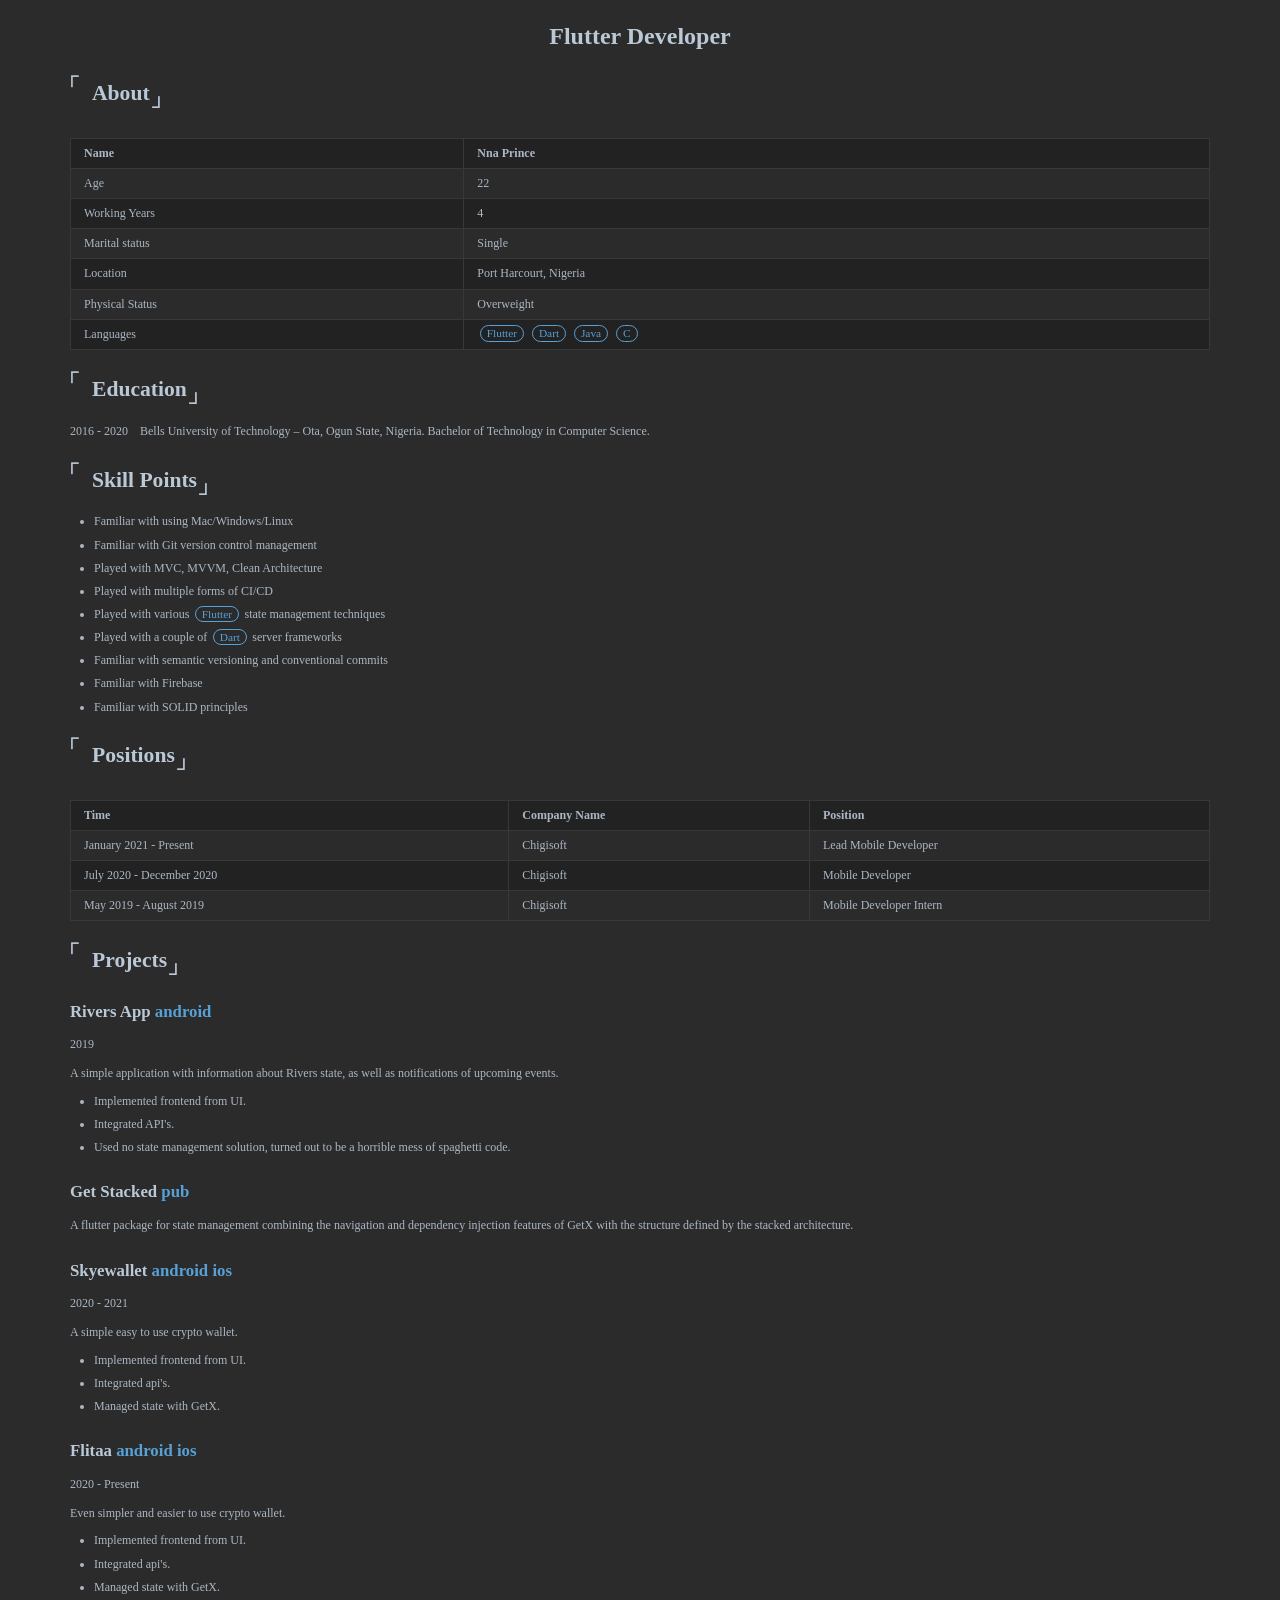
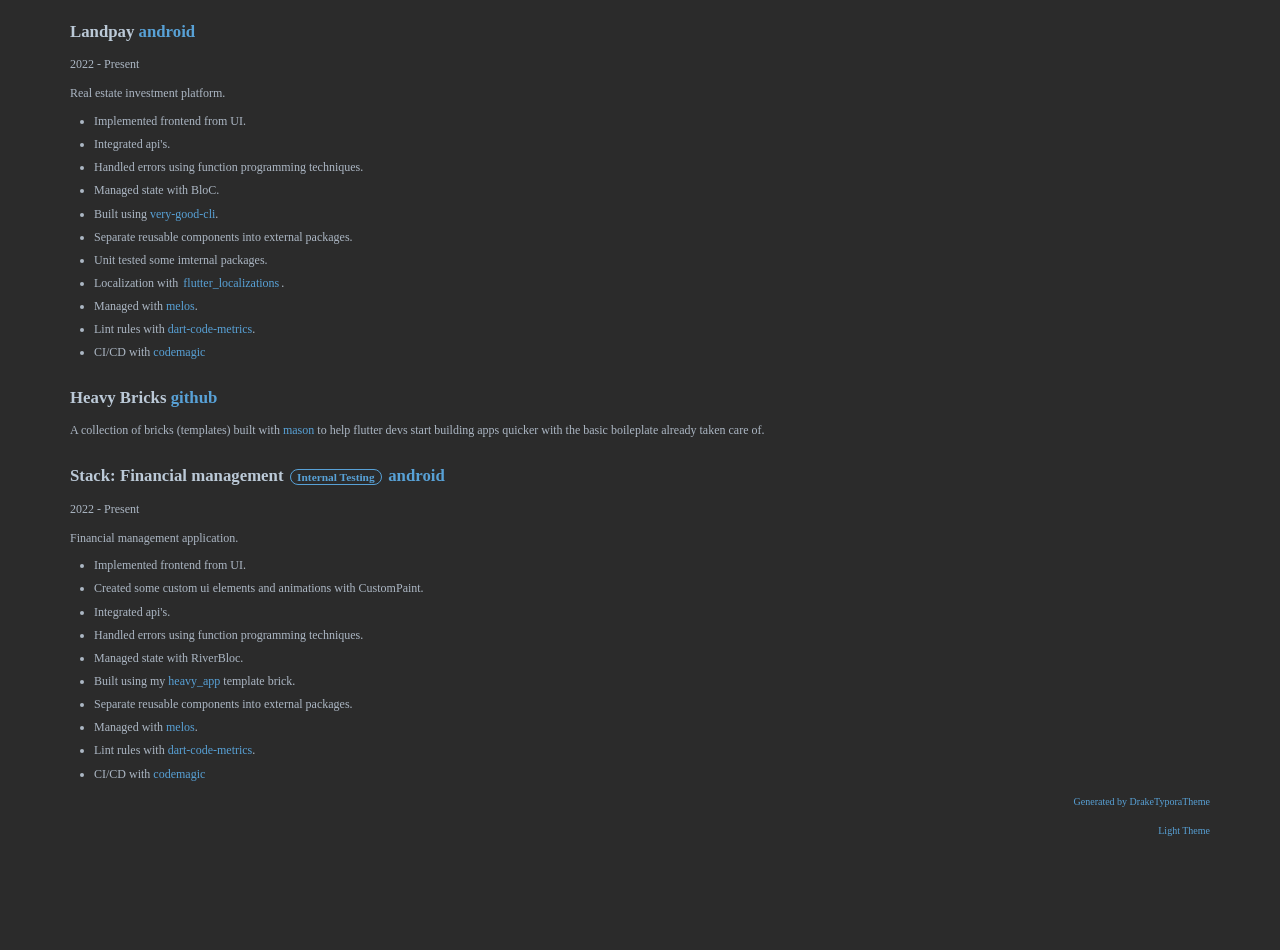
==== commit adb41b8a: "feat: add new jobs" ====
--- a/index.html
+++ b/index.html
@@ -19,11 +19,9 @@
 body.typora-export { padding-left: 30px; padding-right: 30px; }
 .typora-export .footnote-line, .typora-export li, .typora-export p { white-space: pre-wrap; }
 .typora-export .task-list-item input { pointer-events: none; }
-@media screen and (max-width: 500px) { 
+@media screen and (max-width: 500px) {
   body.typora-export { padding-left: 0px; padding-right: 0px; }
   #write { padding-left: 20px; padding-right: 20px; }
-  .CodeMirror-sizer { margin-left: 0px !important; }
-  .CodeMirror-gutters { display: none !important; }
 }
 #write li > figure:last-child { margin-bottom: 0.5rem; }
 #write ol, #write ul { position: relative; }
@@ -46,12 +44,12 @@
 .hidden { display: none; }
 .md-blockmeta { color: rgb(204, 204, 204); font-weight: 700; font-style: italic; }
 a { cursor: pointer; }
-sup.md-footnote { padding: 2px 4px; background-color: rgba(238, 238, 238, 0.7); color: rgb(85, 85, 85); border-top-left-radius: 4px; border-top-right-radius: 4px; border-bottom-right-radius: 4px; border-bottom-left-radius: 4px; cursor: pointer; }
+sup.md-footnote { padding: 2px 4px; background-color: rgba(238, 238, 238, 0.7); color: rgb(85, 85, 85); border-radius: 4px; cursor: pointer; }
 sup.md-footnote a, sup.md-footnote a:hover { color: inherit; text-transform: inherit; text-decoration: inherit; }
 #write input[type="checkbox"] { cursor: pointer; width: inherit; height: inherit; }
 figure { overflow-x: auto; margin: 1.2em 0px; max-width: calc(100% + 16px); padding: 0px; }
 figure > table { margin: 0px; }
-tr { break-inside: avoid; break-after: auto; }
+thead, tr { break-inside: avoid; break-after: auto; }
 thead { display: table-header-group; }
 table { border-collapse: collapse; border-spacing: 0px; width: 100%; overflow: auto; break-inside: auto; text-align: left; }
 table.md-table td { min-width: 32px; }
@@ -73,6 +71,7 @@
 #write.fences-no-line-wrapping .md-fences.mock-cm { white-space: pre; overflow-x: auto; }
 .md-fences.mock-cm.md-fences-with-lineno { padding-left: 8px; }
 .CodeMirror-line, twitterwidget { break-inside: avoid; }
+svg { break-inside: avoid; }
 .footnotes { opacity: 0.8; font-size: 0.9rem; margin-top: 1em; margin-bottom: 1em; }
 .footnotes + .footnotes { margin-top: 0px; }
 .md-reset { margin: 0px; padding: 0px; border: 0px; outline: 0px; vertical-align: top; text-decoration: none; text-shadow: none; float: none; position: static; width: auto; height: auto; white-space: nowrap; cursor: inherit; line-height: normal; font-weight: 400; text-align: left; box-sizing: content-box; direction: ltr; background-position: 0px 0px; }
@@ -85,10 +84,10 @@
 blockquote > :first-child, li > :first-child { margin-top: 0px; }
 .footnotes-area { color: rgb(136, 136, 136); margin-top: 0.714rem; padding-bottom: 0.143rem; white-space: normal; }
 #write .footnote-line { white-space: pre-wrap; }
-@media print { 
+@media print {
   body, html { border: 1px solid transparent; height: 99%; break-after: avoid; break-before: avoid; font-variant-ligatures: no-common-ligatures; }
-  #write { margin-top: 0px; padding-top: 0px; border-color: transparent !important; }
-  .typora-export * { -webkit-print-color-adjust: exact; }
+  #write { margin-top: 0px; padding-top: 0px; border-color: transparent !important; padding-bottom: 0px !important; }
+  .typora-export * { print-color-adjust: exact; }
   .typora-export #write { break-after: avoid; }
   .typora-export #write::after { height: 0px; }
   .is-mac table { break-inside: avoid; }
@@ -109,7 +108,7 @@
 .task-list-item.md-task-list-item { padding-left: 0px; }
 .md-task-list-item > input { position: absolute; top: 0px; left: 0px; margin-left: -1.2em; margin-top: calc(1em - 10px); border: none; }
 .math { font-size: 1rem; }
-.md-toc { min-height: 3.58rem; position: relative; font-size: 0.9rem; border-top-left-radius: 10px; border-top-right-radius: 10px; border-bottom-right-radius: 10px; border-bottom-left-radius: 10px; }
+.md-toc { min-height: 3.58rem; position: relative; font-size: 0.9rem; border-radius: 10px; }
 .md-toc-content { position: relative; margin-left: 0px; }
 .md-toc-content::after, .md-toc::after { display: none; }
 .md-toc-item { display: block; color: rgb(65, 131, 196); }
@@ -122,7 +121,7 @@
 .md-toc-h4 .md-toc-inner { margin-left: 6em; }
 .md-toc-h5 .md-toc-inner { margin-left: 8em; }
 .md-toc-h6 .md-toc-inner { margin-left: 10em; }
-@media screen and (max-width: 48em) { 
+@media screen and (max-width: 48em) {
   .md-toc-h3 .md-toc-inner { margin-left: 3.5em; }
   .md-toc-h4 .md-toc-inner { margin-left: 5em; }
   .md-toc-h5 .md-toc-inner { margin-left: 6.5em; }
@@ -130,10 +129,11 @@
 }
 a.md-toc-inner { font-size: inherit; font-style: inherit; font-weight: inherit; line-height: inherit; }
 .footnote-line a:not(.reversefootnote) { color: inherit; }
+.reversefootnote { font-family: ui-monospace, sans-serif; }
 .md-attr { display: none; }
 .md-fn-count::after { content: "."; }
 code, pre, samp, tt { font-family: var(--monospace); }
-kbd { margin: 0px 0.1em; padding: 0.1em 0.6em; font-size: 0.8em; color: rgb(36, 39, 41); background-color: rgb(255, 255, 255); border: 1px solid rgb(173, 179, 185); border-top-left-radius: 3px; border-top-right-radius: 3px; border-bottom-right-radius: 3px; border-bottom-left-radius: 3px; box-shadow: rgba(12, 13, 14, 0.2) 0px 1px 0px, rgb(255, 255, 255) 0px 0px 0px 2px inset; white-space: nowrap; vertical-align: middle; }
+kbd { margin: 0px 0.1em; padding: 0.1em 0.6em; font-size: 0.8em; color: rgb(36, 39, 41); background-color: rgb(255, 255, 255); border: 1px solid rgb(173, 179, 185); border-radius: 3px; box-shadow: rgba(12, 13, 14, 0.2) 0px 1px 0px, rgb(255, 255, 255) 0px 0px 0px 2px inset; white-space: nowrap; vertical-align: middle; }
 .md-comment { color: rgb(162, 127, 3); opacity: 0.6; font-family: var(--monospace); }
 code { text-align: left; }
 a.md-print-anchor { white-space: pre !important; border: none !important; display: inline-block !important; position: absolute !important; width: 1px !important; right: 0px !important; outline: 0px !important; text-shadow: initial !important; background-position: 0px 0px !important; }
@@ -149,7 +149,7 @@
 .md-html-inline .md-plain, .md-html-inline strong, mark .md-inline-math, mark strong { color: inherit; }
 .md-expand mark .md-meta { opacity: 0.3 !important; }
 mark .md-meta { color: rgb(0, 0, 0); }
-@media print { 
+@media print {
   .typora-export h1, .typora-export h2, .typora-export h3, .typora-export h4, .typora-export h5, .typora-export h6 { break-inside: avoid; }
 }
 .md-diagram-panel .messageText { stroke: none !important; }
@@ -162,10 +162,10 @@
 .typora-export-sidebar { width: 300px; font-size: 0.8rem; margin-top: 80px; margin-right: 18px; }
 .typora-export-show-outline #write { --webkit-flex: 2; flex: 2 1 0%; }
 .typora-export-sidebar .outline-content { position: fixed; top: 0px; max-height: 100%; overflow: hidden auto; padding-bottom: 30px; padding-top: 60px; width: 300px; }
-@media screen and (max-width: 1024px) { 
+@media screen and (max-width: 1024px) {
   .typora-export-sidebar, .typora-export-sidebar .outline-content { width: 240px; }
 }
-@media screen and (max-width: 800px) { 
+@media screen and (max-width: 800px) {
   .typora-export-sidebar { display: none; }
 }
 .outline-content li, .outline-content ul { margin-left: 0px; margin-right: 0px; padding-left: 0px; padding-right: 0px; list-style: none; }
@@ -199,15 +199,19 @@
 .typora-export-no-collapse-outline .outline-expander::before { content: "" !important; }
 .typora-export-show-outline .outline-item-active > .outline-item .outline-label { font-weight: 700; }
 .md-inline-math-container mjx-container { zoom: 0.95; }
-
-
-@font-face{
-    font-family: 'JetBrains Mono';
-    src: local('JetBrains Mono'),
-    url('file:///Users/chigisoftmacpro/Library/Application%20Support/abnerworks.Typora/themes/drake/JetBrainsMono-BoldItalic.woff2') format('woff2');
-    font-display: swap;
-    font-weight: bold;
-    font-style: italic;
+mjx-container { break-inside: avoid; }
+
+
+/*快速自定义配置*/
+:root {
+    --monospace: "JetBrains Mono", "Fira Code", "Cascadia Code", Menlo, "Ubuntu Mono", Consolas, HYZhengYuan; /*代码字体*/
+    --text-font: var(--monospace); /*正文字体*/
+    --title-font: var(--monospace); /*标题字体*/
+    --latex-font: var(--monospace); /*LaTeX字体(不含英语)*/
+    --text-line-height: 1.6; /*正文行间距*/
+    --code-line-height: 1.6; /*代码块行间距*/
+    --p-spacing: 0.8rem; /*段间距*/
+    --text-size: 12px;
 }/*
  * Copyright (C) 2018 Drake, Inc.
  *
@@ -229,10 +233,6 @@
 @include-when-export url('https://fonts.googleapis.com/css2?family=JetBrains+Mono:ital,wght@0,400;0,700;1,400;1,700&display=swap');
 
 :root {
-    --monospace: "Cascadia Code", "HYZhengYuan", "Fira Code", Menlo, "Ubuntu Mono", Consolas; /*code font*/
-    --text-font: var(--monospace); /*default font*/
-    --title-font: var(--monospace); /*title font*/
-
     --text-color: #acb7c4;
     --bg-color: #2b2b2b;
     --control-text-color: var(--text-color);
@@ -282,7 +282,7 @@
 }
 
 html {
-    font-size: 12px;
+    font-size: var(--text-size);
 }
 
 body {
@@ -296,6 +296,10 @@
     overflow-x: hidden;
 }
 
+p {
+    line-height: var(--text-line-height);
+}
+
 /*code block*/
 .md-fences {
     font-size: 1rem;
@@ -305,14 +309,57 @@
     background-color: var(--code-block-bg-color);
     color: var(--code-block-color);
     border: none;
+    line-height: var(--code-line-height);
+}
+
+/*inline latex*/
+.MathJax {
+    font-size: 120% !important;
+}
+.MathJax text, .MathJax use {
+    font-family: var(--latex-font);
+}
+/*math-block latex*/
+.md-math-block .MathJax {
+    font-size: 130% !important;
 }
 
 /*mermaid*/
+[mermaid-type="journey"] line {
+    stroke: #7a7a7a !important;
+}
+[mermaid-type="journey"] .label {
+    color: #333 !important;
+}
+[id^=mermaidChart] .relationshipLabelBox {
+    fill: var(--bg-color) !important;
+    opacity: 1 !important;
+    background-color: var(--bg-color) !important;
+}
+[id^=mermaidChart] .legend {
+    fill: var(--text-color) !important;
+}
+[id^=mermaidChart] g.label {
+    font-size: 1rem !important;
+}
+[id^=mermaidChart] line.divider {
+    stroke: var(--table-border-color) !important;
+}
+[id^=mermaidChart] span.nodeLabel {
+    color: var(--code-block-color) !important;
+    line-height: 1.8rem;
+}
+tspan {
+    color: var(--text-color)
+}
+[id^=mermaidChart] .entityLabel {
+    fill: var(--code-block-color) !important;
+}
 [id^=mermaidChart] {
     fill: var(--text-color) !important;
 }
 [id^=mermaidChart] rect.rect {
-    fill: rgba(175, 255, 212, 0.2) !important;
+    fill: rgba(175, 255, 212, 0.3) !important;
 }
 .md-diagram-panel-preview text.actor > tspan { /*方块文字*/
     fill: var(--code-block-color) !important;
@@ -320,7 +367,7 @@
     font-family: var(--text-font) !important;
     font-size: 1rem !important;
 }
-.md-diagram-panel-preview .actor { /*方块*/
+.md-diagram-panel-preview .actor, .md-diagram-panel-preview .entityBox { /*方块*/
     stroke: var(--table-border-color) !important;
     fill: var(--code-block-bg-color) !important;
 }
@@ -389,7 +436,7 @@
     fill: var(--code-block-bg-color) !important;
 }
 #write .md-diagram-panel .md-diagram-panel-preview div { /*形状内文字*/
-    color: var(--code-block-color) !important;
+    color: var(--code-block-color);
     font-family: var(--text-font) !important;
     font-size: 1rem !important;
 }
@@ -540,11 +587,26 @@
     margin-top: 0;
 }
 
-h2 .md-plain {
-    padding-bottom: .3rem;
-    border-bottom: .2rem solid var(--h2-underline-color);
-}
-
+h2 {
+    font-size: 1.8rem;
+    margin-bottom: 1.5rem;
+}
+#write h2:before {
+    content: "「";
+    position: relative;
+    top: -0.5rem;
+    left: -1rem;
+}
+#write h2:after {
+    content: "」";
+    position: relative;
+    top: 0.5rem;
+}
+h2 > .md-plain {
+    line-height: 3rem;
+    position: relative;
+    left: -0.5rem;
+}
 .on-focus-mode h2.md-end-block.md-heading:not(.md-focus):not(.md-focus-container):after {
     background-color: var(--blur-text-color) !important;
 }
@@ -604,18 +666,16 @@
     font-size: inherit !important;
 }
 
-p,
-blockquote,
-ul,
-ol,
-dl,
-table {
-    margin: 0.8em 0;
+p, blockquote, ul, ol, dl, table {
+    margin: var(--p-spacing) 0;
 }
 
 li > ol,
 li > ul {
     margin: 0 0;
+}
+li {
+    margin: 0.5em 0;
 }
 
 hr {
@@ -688,8 +748,11 @@
     margin-bottom: 0;
 }
 
-table {
-    padding: 0;
+.ty-table-edit {
+    margin-top: -1rem !important;
+}
+#write table {
+    margin-top: 1rem;
     word-break: initial;
     background-color: var(--table-bg-color);
 }
@@ -754,7 +817,6 @@
     font-size: .95rem;
     padding: .3em .4em;
     border-radius: .4em;
-    vertical-align: top;
     box-shadow: .1em .1em .2em rgba(0, 0, 0, 0.3);
 }
 
@@ -954,7 +1016,7 @@
 .file-node-open-state {
     margin-right: .5rem;
 }
-.file-node-icon{
+.file-node-icon {
     margin-right: .5rem;
 }
 
@@ -1108,7 +1170,6 @@
     width: 1.6rem;
     margin-left: -2em;
 }
-
 #write .ul-list li.md-task-list-item.task-list-not-done::before {
     content: "";
     background: var(--checkbox-unchecked) 0 0 no-repeat;
@@ -1119,6 +1180,9 @@
     width: 1.6rem;
     margin-left: -2em;
 }
+.task-list-item p {
+    line-height: 1.6rem;
+}
 
 /*insert table*/
 .btn {
@@ -1359,10 +1423,10 @@
 }
 
  @media print { @page {margin: 0 0 0 0;} body.typora-export {padding-left: 0; padding-right: 0;} #write {padding:0;}}
-</style><title>Online Résumé</title>
+</style><title>cv</title>
 </head>
 <body class='typora-export'><div class='typora-export-content'>
-<div id='write'  class=''><h1 id='flutter-developer'><span>Flutter Developer</span></h1><h2 id='about'><span>About</span></h2><figure><table><thead><tr><th><span>Name</span></th><th><span>Nna Prince</span></th></tr></thead><tbody><tr><td><span>Age</span></td><td><span>22</span></td></tr><tr><td><span>Working Years</span></td><td><span>4</span></td></tr><tr><td><span>Marital status</span></td><td><span>Single</span></td></tr><tr><td><span>Location</span></td><td><span>Port Harcourt, Nigeria</span></td></tr><tr><td><span>Physical Status</span></td><td><span>Overweight</span></td></tr><tr><td><span>Languages</span></td><td><mark><span>Flutter</span></mark><span> </span><mark><span>Dart</span></mark><span> </span><mark><span>Java</span></mark><span> </span><mark><span>C</span></mark></td></tr></tbody></table></figure><p>&nbsp;</p><h2 id='education'><span>Education</span></h2><p><span>2016 - 2020    Bells University of Technology – Ota, Ogun State, Nigeria. Bachelor of Technology in Computer Science.</span></p><p>&nbsp;</p><h2 id='skill-points'><span>Skill Points</span></h2><ul><li><span>Familiar with using Mac/Windows/Linux</span></li><li><span>Familiar with Git version control management</span></li><li><span>Played with MVC, MVVM, Clean Architecture</span></li><li><span>Played with multiple forms of CI/CD</span></li><li><span>Played with various </span><mark><span>Flutter</span></mark><span> state management techniques</span></li><li><span>Played with a couple of </span><mark><span>Dart</span></mark><span> server frameworks</span></li><li><span>Familiar with semantic versioning and conventional commits</span></li><li><span>Familiar with Firebase</span></li><li><span>Familiar with SOLID principles</span></li></ul><p>&nbsp;</p><h2 id='positions'><span>Positions</span></h2><p>&nbsp;</p><figure><table><thead><tr><th><span>Time</span></th><th><span>Company Name</span></th><th><span>Position</span></th></tr></thead><tbody><tr><td><span>January 2021 - Present</span></td><td><span>Chigisoft</span></td><td><span>Lead Mobile Developer</span></td></tr><tr><td><span>July 2020 - December 2020</span></td><td><span>Chigisoft</span></td><td><span>Mobile Developer</span></td></tr><tr><td><span>May 2019 - August 2019</span></td><td><span>Chigisoft</span></td><td><span>Mobile Developer Intern</span></td></tr></tbody></table></figure><p>&nbsp;</p><h2 id='projects'><span>Projects</span></h2><h3 id='rivers-app-android'><span>Rivers App </span><a href='https://play.google.com/store/apps/details?id=com.riversstate.app'><span>android</span></a></h3><p><span>2019</span></p><p><span>A simple application with information about Rivers state, as well as notifications of upcoming events.</span></p><ul><li><span>Implemented frontend from UI.</span></li><li><span>Integrated API&#39;s.</span></li><li><span>Used no state management solution, turned out to be a horrible mess of spaghetti code.</span></li></ul><p>&nbsp;</p><h3 id='get-stacked-pub'><span>Get Stacked </span><a href='https://pub.dev/packages/get_stacked'><span>pub</span></a></h3><p><span>A flutter package for state management combining the navigation and dependency injection features of GetX with the structure defined by the stacked architecture.</span></p><p>&nbsp;</p><h3 id='skyewallet-android-ios'><span>Skyewallet </span><a href='https://play.google.com/store/apps/details?id=com.skyewallet.skye_wallet'><span>android</span></a><span> </span><a href='https://apps.apple.com/us/app/skye-wallet-buy-sell-crypto/id1587180582'><span>ios</span></a></h3><p><span>2020 - 2021</span></p><p><span>A simple easy to use crypto wallet.</span></p><ul><li><span>Implemented frontend from UI.</span></li><li><span>Integrated api&#39;s.</span></li><li><span>Managed state with GetX.</span></li></ul><p>&nbsp;</p><h3 id='flitaa-android-ios'><span>Flitaa </span><a href='https://play.google.com/store/apps/details?id=com.flitaa.app'><span>android</span></a><span> </span><a href='https://apps.apple.com/us/app/flitaa/id1566777501'><span>ios</span></a></h3><p><span>2020 - Present</span></p><p><span>Even simpler and easier to use crypto wallet.</span></p><ul><li><span>Implemented frontend from UI.</span></li><li><span>Integrated api&#39;s.</span></li><li><span>Managed state with GetX.</span></li></ul><p>&nbsp;</p><h3 id='landpay-internal-testing'><span>Landpay </span><a href='https://play.google.com/store/apps/details?id=com.landpay.app'><span>android</span></a></h3><p><span>2022 - Present</span></p><p><span>Real estate investment platform.</span></p><ul><li><span>Implemented frontend from UI.</span></li><li><span>Integrated api&#39;s.</span></li><li><span>Handled errors using function programming techniques.</span></li><li><span>Managed state with BloC.</span></li><li><span>Built using </span><a href='http://pub.dev/packages/very_good_cli'><span>very-good-cli</span></a><span>.</span></li><li><span>Separate reusable components into external packages.</span></li><li><span>Unit tested some imternal packages.</span></li><li><span>Localization with </span><code>flutter_localizations</code><span>.</span></li><li><span>Managed with </span><a href='https://melos.invertase.dev/'><span>melos</span></a><span>.</span></li><li><span>Uses </span><a href='http://dartcodemetrics.dev/'><span>dart-code-metrics</span></a><span>.</span></li><li><span>CI/CD with </span><a href='https://codemagic.io'><span>codemagic</span></a></li></ul><p>&nbsp;</p><p>&nbsp;</p><p>&nbsp;</p><p>&nbsp;</p><p align="right"><small><a href="https://github.com/liangjingkanji/Resume-Template">Generated by DrakeTyporaTheme</a></small></p>
-<p align="right"><small><a href="index_light.html">Light Theme</a></small></p></div></div>
+<div id='write'  class=''><h1 id='flutter-developer'><span>Flutter Developer</span></h1><h2 id='about'><span>About</span></h2><figure><table><thead><tr><th><span>Name</span></th><th><span>Nna Prince</span></th></tr></thead><tbody><tr><td><span>Age</span></td><td><span>22</span></td></tr><tr><td><span>Working Years</span></td><td><span>4</span></td></tr><tr><td><span>Marital status</span></td><td><span>Single</span></td></tr><tr><td><span>Location</span></td><td><span>Port Harcourt, Nigeria</span></td></tr><tr><td><span>Physical Status</span></td><td><span>Overweight</span></td></tr><tr><td><span>Languages</span></td><td><mark><span>Flutter</span></mark><span> </span><mark><span>Dart</span></mark><span> </span><mark><span>Java</span></mark><span> </span><mark><span>C</span></mark></td></tr></tbody></table></figure><h2 id='education'><span>Education</span></h2><p><span>2016 - 2020    Bells University of Technology – Ota, Ogun State, Nigeria. Bachelor of Technology in Computer Science.</span></p><h2 id='skill-points'><span>Skill Points</span></h2><ul><li><span>Familiar with using Mac/Windows/Linux</span></li><li><span>Familiar with Git version control management</span></li><li><span>Played with MVC, MVVM, Clean Architecture</span></li><li><span>Played with multiple forms of CI/CD</span></li><li><span>Played with various </span><mark><span>Flutter</span></mark><span> state management techniques</span></li><li><span>Played with a couple of </span><mark><span>Dart</span></mark><span> server frameworks</span></li><li><span>Familiar with semantic versioning and conventional commits</span></li><li><span>Familiar with Firebase</span></li><li><span>Familiar with SOLID principles</span></li></ul><h2 id='positions'><span>Positions</span></h2><figure><table><thead><tr><th><span>Time</span></th><th><span>Company Name</span></th><th><span>Position</span></th></tr></thead><tbody><tr><td><span>January 2021 - Present</span></td><td><span>Chigisoft</span></td><td><span>Lead Mobile Developer</span></td></tr><tr><td><span>July 2020 - December 2020</span></td><td><span>Chigisoft</span></td><td><span>Mobile Developer</span></td></tr><tr><td><span>May 2019 - August 2019</span></td><td><span>Chigisoft</span></td><td><span>Mobile Developer Intern</span></td></tr></tbody></table></figure><h2 id='projects'><span>Projects</span></h2><h3 id='rivers-app-android'><span>Rivers App </span><a href='https://play.google.com/store/apps/details?id=com.riversstate.app'><span>android</span></a></h3><p><span>2019</span></p><p><span>A simple application with information about Rivers state, as well as notifications of upcoming events.</span></p><ul><li><span>Implemented frontend from UI.</span></li><li><span>Integrated API&#39;s.</span></li><li><span>Used no state management solution, turned out to be a horrible mess of spaghetti code.</span></li></ul><h3 id='get-stacked-pub'><span>Get Stacked </span><a href='https://pub.dev/packages/get_stacked'><span>pub</span></a></h3><p><span>A flutter package for state management combining the navigation and dependency injection features of GetX with the structure defined by the stacked architecture.</span></p><h3 id='skyewallet-android-ios'><span>Skyewallet </span><a href='https://play.google.com/store/apps/details?id=com.skyewallet.skye_wallet'><span>android</span></a><span> </span><a href='https://apps.apple.com/us/app/skye-wallet-buy-sell-crypto/id1587180582'><span>ios</span></a></h3><p><span>2020 - 2021</span></p><p><span>A simple easy to use crypto wallet.</span></p><ul><li><span>Implemented frontend from UI.</span></li><li><span>Integrated api&#39;s.</span></li><li><span>Managed state with GetX.</span></li></ul><h3 id='flitaa-android-ios'><span>Flitaa </span><a href='https://play.google.com/store/apps/details?id=com.flitaa.app'><span>android</span></a><span> </span><a href='https://apps.apple.com/us/app/flitaa/id1566777501'><span>ios</span></a></h3><p><span>2020 - Present</span></p><p><span>Even simpler and easier to use crypto wallet.</span></p><ul><li><span>Implemented frontend from UI.</span></li><li><span>Integrated api&#39;s.</span></li><li><span>Managed state with GetX.</span></li></ul><h3 id='landpay-android'><span>Landpay </span><a href='https://play.google.com/store/apps/details?id=com.landpay.app'><span>android</span></a></h3><p><span>2022 - Present</span></p><p><span>Real estate investment platform.</span></p><ul><li><span>Implemented frontend from UI.</span></li><li><span>Integrated api&#39;s.</span></li><li><span>Handled errors using function programming techniques.</span></li><li><span>Managed state with BloC.</span></li><li><span>Built using </span><a href='http://pub.dev/packages/very_good_cli'><span>very-good-cli</span></a><span>.</span></li><li><span>Separate reusable components into external packages.</span></li><li><span>Unit tested some imternal packages.</span></li><li><span>Localization with </span><code>flutter_localizations</code><span>.</span></li><li><span>Managed with </span><a href='https://melos.invertase.dev/'><span>melos</span></a><span>.</span></li><li><span>Lint rules with </span><a href='http://dartcodemetrics.dev/'><span>dart-code-metrics</span></a><span>.</span></li><li><span>CI/CD with </span><a href='https://codemagic.io'><span>codemagic</span></a></li></ul><h3 id='heavy-bricks-github'><span>Heavy Bricks </span><a href='https://github.com/Prn-Ice/mason_bricks'><span>github</span></a></h3><p><span>A collection of bricks (templates) built with </span><a href='https://brickhub.dev/'><span>mason</span></a><span> to help flutter devs start building apps quicker with the basic boileplate already taken care of.</span></p><h3 id='stack-financial-management-internal-testing-android'><span>Stack: Financial management </span><mark><span>Internal Testing</span></mark><span> </span><a href='https://play.google.com/store/apps/details?id=com.stackelberg.stack'><span>android</span></a></h3><p><span>2022 - Present</span></p><p><span>Financial management application.</span></p><ul><li><span>Implemented frontend from UI.</span></li><li><span>Created some custom ui elements and animations with CustomPaint. </span></li><li><span>Integrated api&#39;s.</span></li><li><span>Handled errors using function programming techniques.</span></li><li><span>Managed state with RiverBloc.</span></li><li><span>Built using my </span><a href='https://brickhub.dev/bricks/heavy_app/0.1.0+1'><span>heavy_app</span></a><span> template brick.</span></li><li><span>Separate reusable components into external packages.</span></li><li><span>Managed with </span><a href='https://melos.invertase.dev/'><span>melos</span></a><span>.</span></li><li><span>Lint rules with </span><a href='http://dartcodemetrics.dev/'><span>dart-code-metrics</span></a><span>.</span></li><li><span>CI/CD with </span><a href='https://codemagic.io'><span>codemagic</span></a></li></ul><p align="right"><small><a href="https://github.com/liangjingkanji/Resume-Template">Generated by DrakeTyporaTheme</a></small></p>
+<p align="right"><small><a href="https://github.com/liangjingkanji/Resume-Template">Light Theme</a></small></p></div></div>
 </body>
 </html>
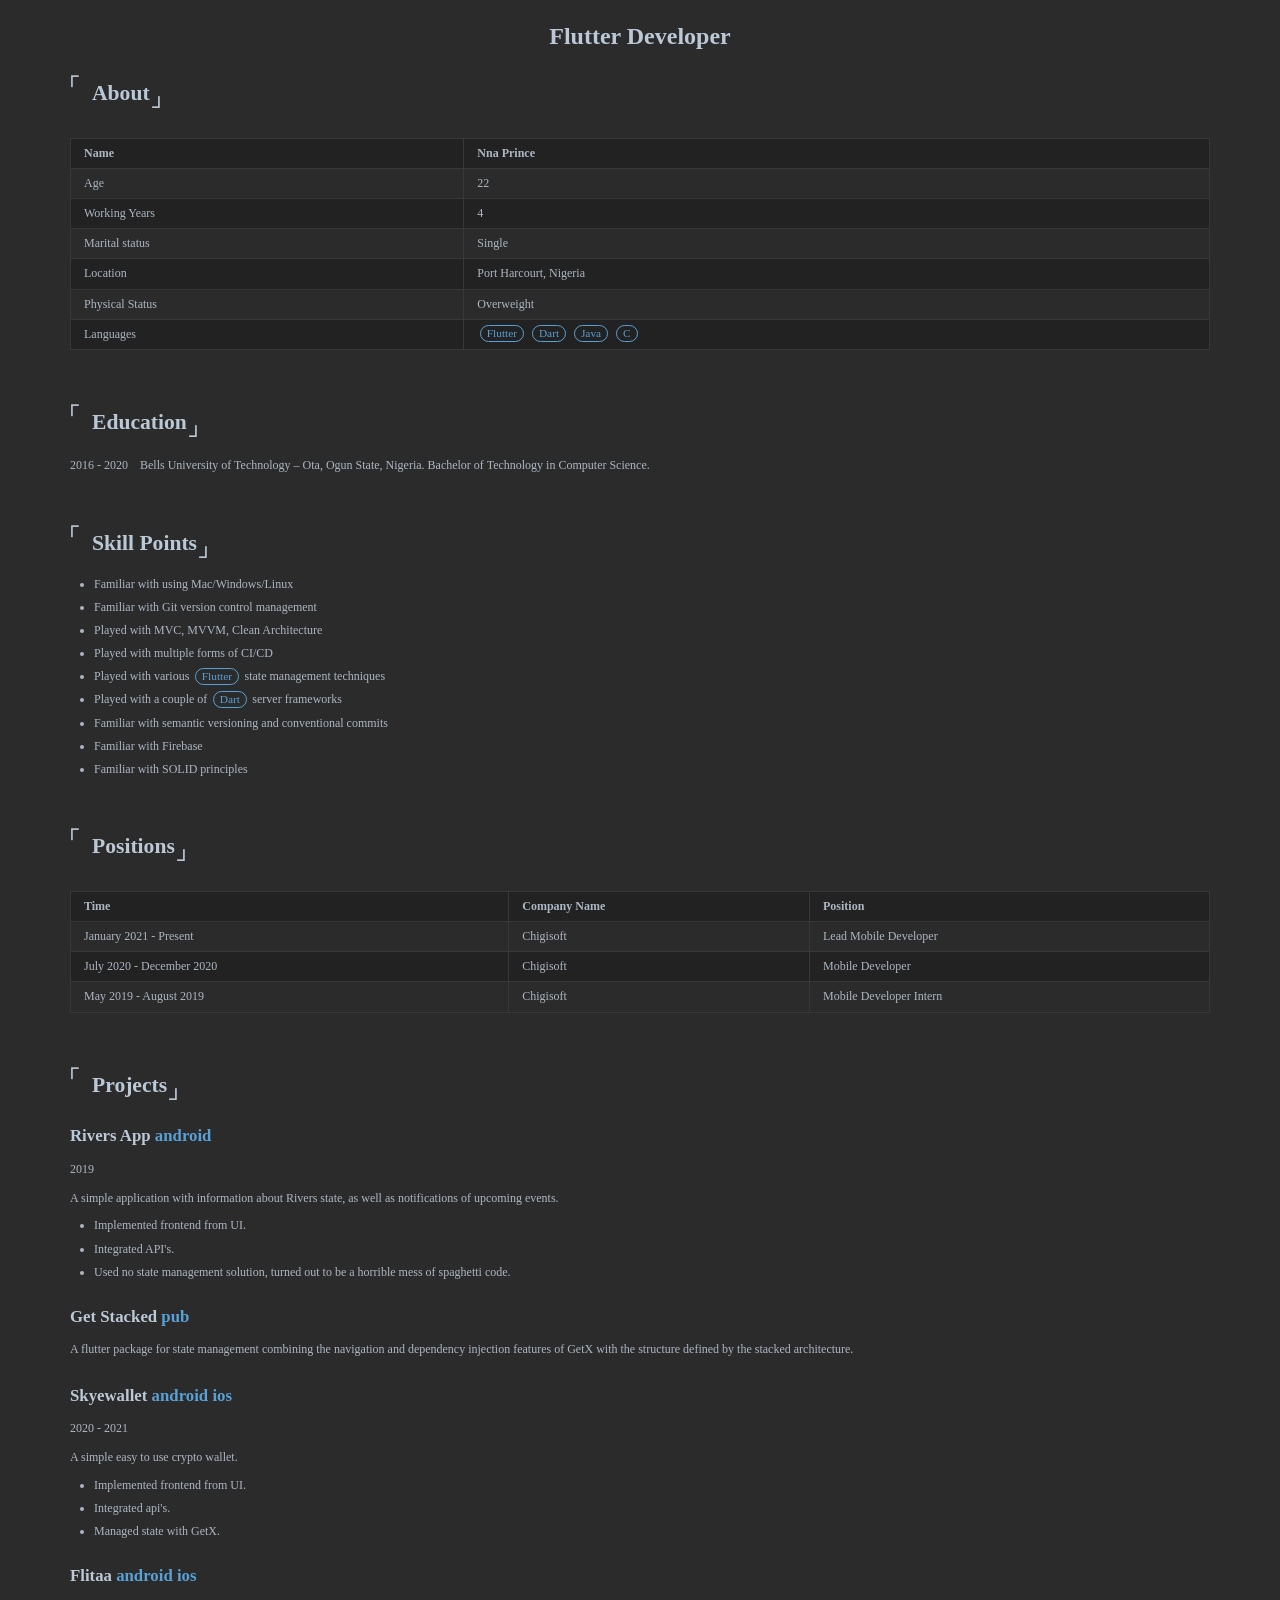
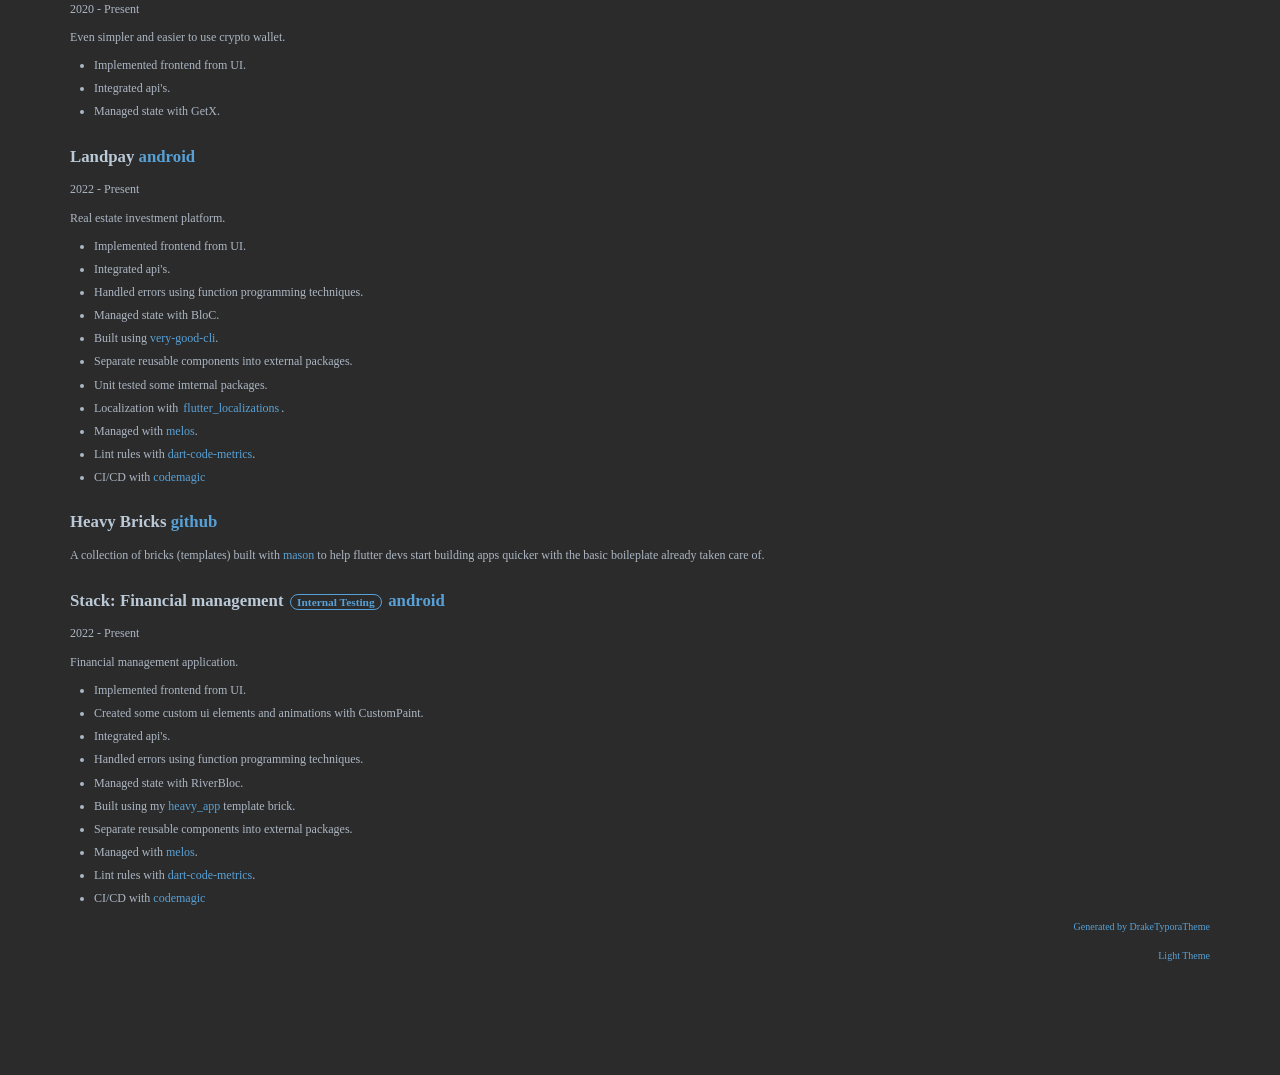
==== commit 7016ffa0: "fix: add spaces" ====
--- a/index.html
+++ b/index.html
@@ -1426,7 +1426,7 @@
 </style><title>cv</title>
 </head>
 <body class='typora-export'><div class='typora-export-content'>
-<div id='write'  class=''><h1 id='flutter-developer'><span>Flutter Developer</span></h1><h2 id='about'><span>About</span></h2><figure><table><thead><tr><th><span>Name</span></th><th><span>Nna Prince</span></th></tr></thead><tbody><tr><td><span>Age</span></td><td><span>22</span></td></tr><tr><td><span>Working Years</span></td><td><span>4</span></td></tr><tr><td><span>Marital status</span></td><td><span>Single</span></td></tr><tr><td><span>Location</span></td><td><span>Port Harcourt, Nigeria</span></td></tr><tr><td><span>Physical Status</span></td><td><span>Overweight</span></td></tr><tr><td><span>Languages</span></td><td><mark><span>Flutter</span></mark><span> </span><mark><span>Dart</span></mark><span> </span><mark><span>Java</span></mark><span> </span><mark><span>C</span></mark></td></tr></tbody></table></figure><h2 id='education'><span>Education</span></h2><p><span>2016 - 2020    Bells University of Technology – Ota, Ogun State, Nigeria. Bachelor of Technology in Computer Science.</span></p><h2 id='skill-points'><span>Skill Points</span></h2><ul><li><span>Familiar with using Mac/Windows/Linux</span></li><li><span>Familiar with Git version control management</span></li><li><span>Played with MVC, MVVM, Clean Architecture</span></li><li><span>Played with multiple forms of CI/CD</span></li><li><span>Played with various </span><mark><span>Flutter</span></mark><span> state management techniques</span></li><li><span>Played with a couple of </span><mark><span>Dart</span></mark><span> server frameworks</span></li><li><span>Familiar with semantic versioning and conventional commits</span></li><li><span>Familiar with Firebase</span></li><li><span>Familiar with SOLID principles</span></li></ul><h2 id='positions'><span>Positions</span></h2><figure><table><thead><tr><th><span>Time</span></th><th><span>Company Name</span></th><th><span>Position</span></th></tr></thead><tbody><tr><td><span>January 2021 - Present</span></td><td><span>Chigisoft</span></td><td><span>Lead Mobile Developer</span></td></tr><tr><td><span>July 2020 - December 2020</span></td><td><span>Chigisoft</span></td><td><span>Mobile Developer</span></td></tr><tr><td><span>May 2019 - August 2019</span></td><td><span>Chigisoft</span></td><td><span>Mobile Developer Intern</span></td></tr></tbody></table></figure><h2 id='projects'><span>Projects</span></h2><h3 id='rivers-app-android'><span>Rivers App </span><a href='https://play.google.com/store/apps/details?id=com.riversstate.app'><span>android</span></a></h3><p><span>2019</span></p><p><span>A simple application with information about Rivers state, as well as notifications of upcoming events.</span></p><ul><li><span>Implemented frontend from UI.</span></li><li><span>Integrated API&#39;s.</span></li><li><span>Used no state management solution, turned out to be a horrible mess of spaghetti code.</span></li></ul><h3 id='get-stacked-pub'><span>Get Stacked </span><a href='https://pub.dev/packages/get_stacked'><span>pub</span></a></h3><p><span>A flutter package for state management combining the navigation and dependency injection features of GetX with the structure defined by the stacked architecture.</span></p><h3 id='skyewallet-android-ios'><span>Skyewallet </span><a href='https://play.google.com/store/apps/details?id=com.skyewallet.skye_wallet'><span>android</span></a><span> </span><a href='https://apps.apple.com/us/app/skye-wallet-buy-sell-crypto/id1587180582'><span>ios</span></a></h3><p><span>2020 - 2021</span></p><p><span>A simple easy to use crypto wallet.</span></p><ul><li><span>Implemented frontend from UI.</span></li><li><span>Integrated api&#39;s.</span></li><li><span>Managed state with GetX.</span></li></ul><h3 id='flitaa-android-ios'><span>Flitaa </span><a href='https://play.google.com/store/apps/details?id=com.flitaa.app'><span>android</span></a><span> </span><a href='https://apps.apple.com/us/app/flitaa/id1566777501'><span>ios</span></a></h3><p><span>2020 - Present</span></p><p><span>Even simpler and easier to use crypto wallet.</span></p><ul><li><span>Implemented frontend from UI.</span></li><li><span>Integrated api&#39;s.</span></li><li><span>Managed state with GetX.</span></li></ul><h3 id='landpay-android'><span>Landpay </span><a href='https://play.google.com/store/apps/details?id=com.landpay.app'><span>android</span></a></h3><p><span>2022 - Present</span></p><p><span>Real estate investment platform.</span></p><ul><li><span>Implemented frontend from UI.</span></li><li><span>Integrated api&#39;s.</span></li><li><span>Handled errors using function programming techniques.</span></li><li><span>Managed state with BloC.</span></li><li><span>Built using </span><a href='http://pub.dev/packages/very_good_cli'><span>very-good-cli</span></a><span>.</span></li><li><span>Separate reusable components into external packages.</span></li><li><span>Unit tested some imternal packages.</span></li><li><span>Localization with </span><code>flutter_localizations</code><span>.</span></li><li><span>Managed with </span><a href='https://melos.invertase.dev/'><span>melos</span></a><span>.</span></li><li><span>Lint rules with </span><a href='http://dartcodemetrics.dev/'><span>dart-code-metrics</span></a><span>.</span></li><li><span>CI/CD with </span><a href='https://codemagic.io'><span>codemagic</span></a></li></ul><h3 id='heavy-bricks-github'><span>Heavy Bricks </span><a href='https://github.com/Prn-Ice/mason_bricks'><span>github</span></a></h3><p><span>A collection of bricks (templates) built with </span><a href='https://brickhub.dev/'><span>mason</span></a><span> to help flutter devs start building apps quicker with the basic boileplate already taken care of.</span></p><h3 id='stack-financial-management-internal-testing-android'><span>Stack: Financial management </span><mark><span>Internal Testing</span></mark><span> </span><a href='https://play.google.com/store/apps/details?id=com.stackelberg.stack'><span>android</span></a></h3><p><span>2022 - Present</span></p><p><span>Financial management application.</span></p><ul><li><span>Implemented frontend from UI.</span></li><li><span>Created some custom ui elements and animations with CustomPaint. </span></li><li><span>Integrated api&#39;s.</span></li><li><span>Handled errors using function programming techniques.</span></li><li><span>Managed state with RiverBloc.</span></li><li><span>Built using my </span><a href='https://brickhub.dev/bricks/heavy_app/0.1.0+1'><span>heavy_app</span></a><span> template brick.</span></li><li><span>Separate reusable components into external packages.</span></li><li><span>Managed with </span><a href='https://melos.invertase.dev/'><span>melos</span></a><span>.</span></li><li><span>Lint rules with </span><a href='http://dartcodemetrics.dev/'><span>dart-code-metrics</span></a><span>.</span></li><li><span>CI/CD with </span><a href='https://codemagic.io'><span>codemagic</span></a></li></ul><p align="right"><small><a href="https://github.com/liangjingkanji/Resume-Template">Generated by DrakeTyporaTheme</a></small></p>
+<div id='write'  class=''><h1 id='flutter-developer'><span>Flutter Developer</span></h1><h2 id='about'><span>About</span></h2><figure><table><thead><tr><th><span>Name</span></th><th><span>Nna Prince</span></th></tr></thead><tbody><tr><td><span>Age</span></td><td><span>22</span></td></tr><tr><td><span>Working Years</span></td><td><span>4</span></td></tr><tr><td><span>Marital status</span></td><td><span>Single</span></td></tr><tr><td><span>Location</span></td><td><span>Port Harcourt, Nigeria</span></td></tr><tr><td><span>Physical Status</span></td><td><span>Overweight</span></td></tr><tr><td><span>Languages</span></td><td><mark><span>Flutter</span></mark><span> </span><mark><span>Dart</span></mark><span> </span><mark><span>Java</span></mark><span> </span><mark><span>C</span></mark></td></tr></tbody></table></figure><p>&nbsp;</p><h2 id='education'><span>Education</span></h2><p><span>2016 - 2020    Bells University of Technology – Ota, Ogun State, Nigeria. Bachelor of Technology in Computer Science.</span></p><p>&nbsp;</p><h2 id='skill-points'><span>Skill Points</span></h2><ul><li><span>Familiar with using Mac/Windows/Linux</span></li><li><span>Familiar with Git version control management</span></li><li><span>Played with MVC, MVVM, Clean Architecture</span></li><li><span>Played with multiple forms of CI/CD</span></li><li><span>Played with various </span><mark><span>Flutter</span></mark><span> state management techniques</span></li><li><span>Played with a couple of </span><mark><span>Dart</span></mark><span> server frameworks</span></li><li><span>Familiar with semantic versioning and conventional commits</span></li><li><span>Familiar with Firebase</span></li><li><span>Familiar with SOLID principles</span></li></ul><p>&nbsp;</p><h2 id='positions'><span>Positions</span></h2><figure><table><thead><tr><th><span>Time</span></th><th><span>Company Name</span></th><th><span>Position</span></th></tr></thead><tbody><tr><td><span>January 2021 - Present</span></td><td><span>Chigisoft</span></td><td><span>Lead Mobile Developer</span></td></tr><tr><td><span>July 2020 - December 2020</span></td><td><span>Chigisoft</span></td><td><span>Mobile Developer</span></td></tr><tr><td><span>May 2019 - August 2019</span></td><td><span>Chigisoft</span></td><td><span>Mobile Developer Intern</span></td></tr></tbody></table></figure><p>&nbsp;</p><h2 id='projects'><span>Projects</span></h2><h3 id='rivers-app-android'><span>Rivers App </span><a href='https://play.google.com/store/apps/details?id=com.riversstate.app'><span>android</span></a></h3><p><span>2019</span></p><p><span>A simple application with information about Rivers state, as well as notifications of upcoming events.</span></p><ul><li><span>Implemented frontend from UI.</span></li><li><span>Integrated API&#39;s.</span></li><li><span>Used no state management solution, turned out to be a horrible mess of spaghetti code.</span></li></ul><h3 id='get-stacked-pub'><span>Get Stacked </span><a href='https://pub.dev/packages/get_stacked'><span>pub</span></a></h3><p><span>A flutter package for state management combining the navigation and dependency injection features of GetX with the structure defined by the stacked architecture.</span></p><h3 id='skyewallet-android-ios'><span>Skyewallet </span><a href='https://play.google.com/store/apps/details?id=com.skyewallet.skye_wallet'><span>android</span></a><span> </span><a href='https://apps.apple.com/us/app/skye-wallet-buy-sell-crypto/id1587180582'><span>ios</span></a></h3><p><span>2020 - 2021</span></p><p><span>A simple easy to use crypto wallet.</span></p><ul><li><span>Implemented frontend from UI.</span></li><li><span>Integrated api&#39;s.</span></li><li><span>Managed state with GetX.</span></li></ul><h3 id='flitaa-android-ios'><span>Flitaa </span><a href='https://play.google.com/store/apps/details?id=com.flitaa.app'><span>android</span></a><span> </span><a href='https://apps.apple.com/us/app/flitaa/id1566777501'><span>ios</span></a></h3><p><span>2020 - Present</span></p><p><span>Even simpler and easier to use crypto wallet.</span></p><ul><li><span>Implemented frontend from UI.</span></li><li><span>Integrated api&#39;s.</span></li><li><span>Managed state with GetX.</span></li></ul><h3 id='landpay-android'><span>Landpay </span><a href='https://play.google.com/store/apps/details?id=com.landpay.app'><span>android</span></a></h3><p><span>2022 - Present</span></p><p><span>Real estate investment platform.</span></p><ul><li><span>Implemented frontend from UI.</span></li><li><span>Integrated api&#39;s.</span></li><li><span>Handled errors using function programming techniques.</span></li><li><span>Managed state with BloC.</span></li><li><span>Built using </span><a href='http://pub.dev/packages/very_good_cli'><span>very-good-cli</span></a><span>.</span></li><li><span>Separate reusable components into external packages.</span></li><li><span>Unit tested some imternal packages.</span></li><li><span>Localization with </span><code>flutter_localizations</code><span>.</span></li><li><span>Managed with </span><a href='https://melos.invertase.dev/'><span>melos</span></a><span>.</span></li><li><span>Lint rules with </span><a href='http://dartcodemetrics.dev/'><span>dart-code-metrics</span></a><span>.</span></li><li><span>CI/CD with </span><a href='https://codemagic.io'><span>codemagic</span></a></li></ul><h3 id='heavy-bricks-github'><span>Heavy Bricks </span><a href='https://github.com/Prn-Ice/mason_bricks'><span>github</span></a></h3><p><span>A collection of bricks (templates) built with </span><a href='https://brickhub.dev/'><span>mason</span></a><span> to help flutter devs start building apps quicker with the basic boileplate already taken care of.</span></p><h3 id='stack-financial-management-internal-testing-android'><span>Stack: Financial management </span><mark><span>Internal Testing</span></mark><span> </span><a href='https://play.google.com/store/apps/details?id=com.stackelberg.stack'><span>android</span></a></h3><p><span>2022 - Present</span></p><p><span>Financial management application.</span></p><ul><li><span>Implemented frontend from UI.</span></li><li><span>Created some custom ui elements and animations with CustomPaint. </span></li><li><span>Integrated api&#39;s.</span></li><li><span>Handled errors using function programming techniques.</span></li><li><span>Managed state with RiverBloc.</span></li><li><span>Built using my </span><a href='https://brickhub.dev/bricks/heavy_app/0.1.0+1'><span>heavy_app</span></a><span> template brick.</span></li><li><span>Separate reusable components into external packages.</span></li><li><span>Managed with </span><a href='https://melos.invertase.dev/'><span>melos</span></a><span>.</span></li><li><span>Lint rules with </span><a href='http://dartcodemetrics.dev/'><span>dart-code-metrics</span></a><span>.</span></li><li><span>CI/CD with </span><a href='https://codemagic.io'><span>codemagic</span></a></li></ul><p align="right"><small><a href="https://github.com/liangjingkanji/Resume-Template">Generated by DrakeTyporaTheme</a></small></p>
 <p align="right"><small><a href="https://github.com/liangjingkanji/Resume-Template">Light Theme</a></small></p></div></div>
 </body>
 </html>
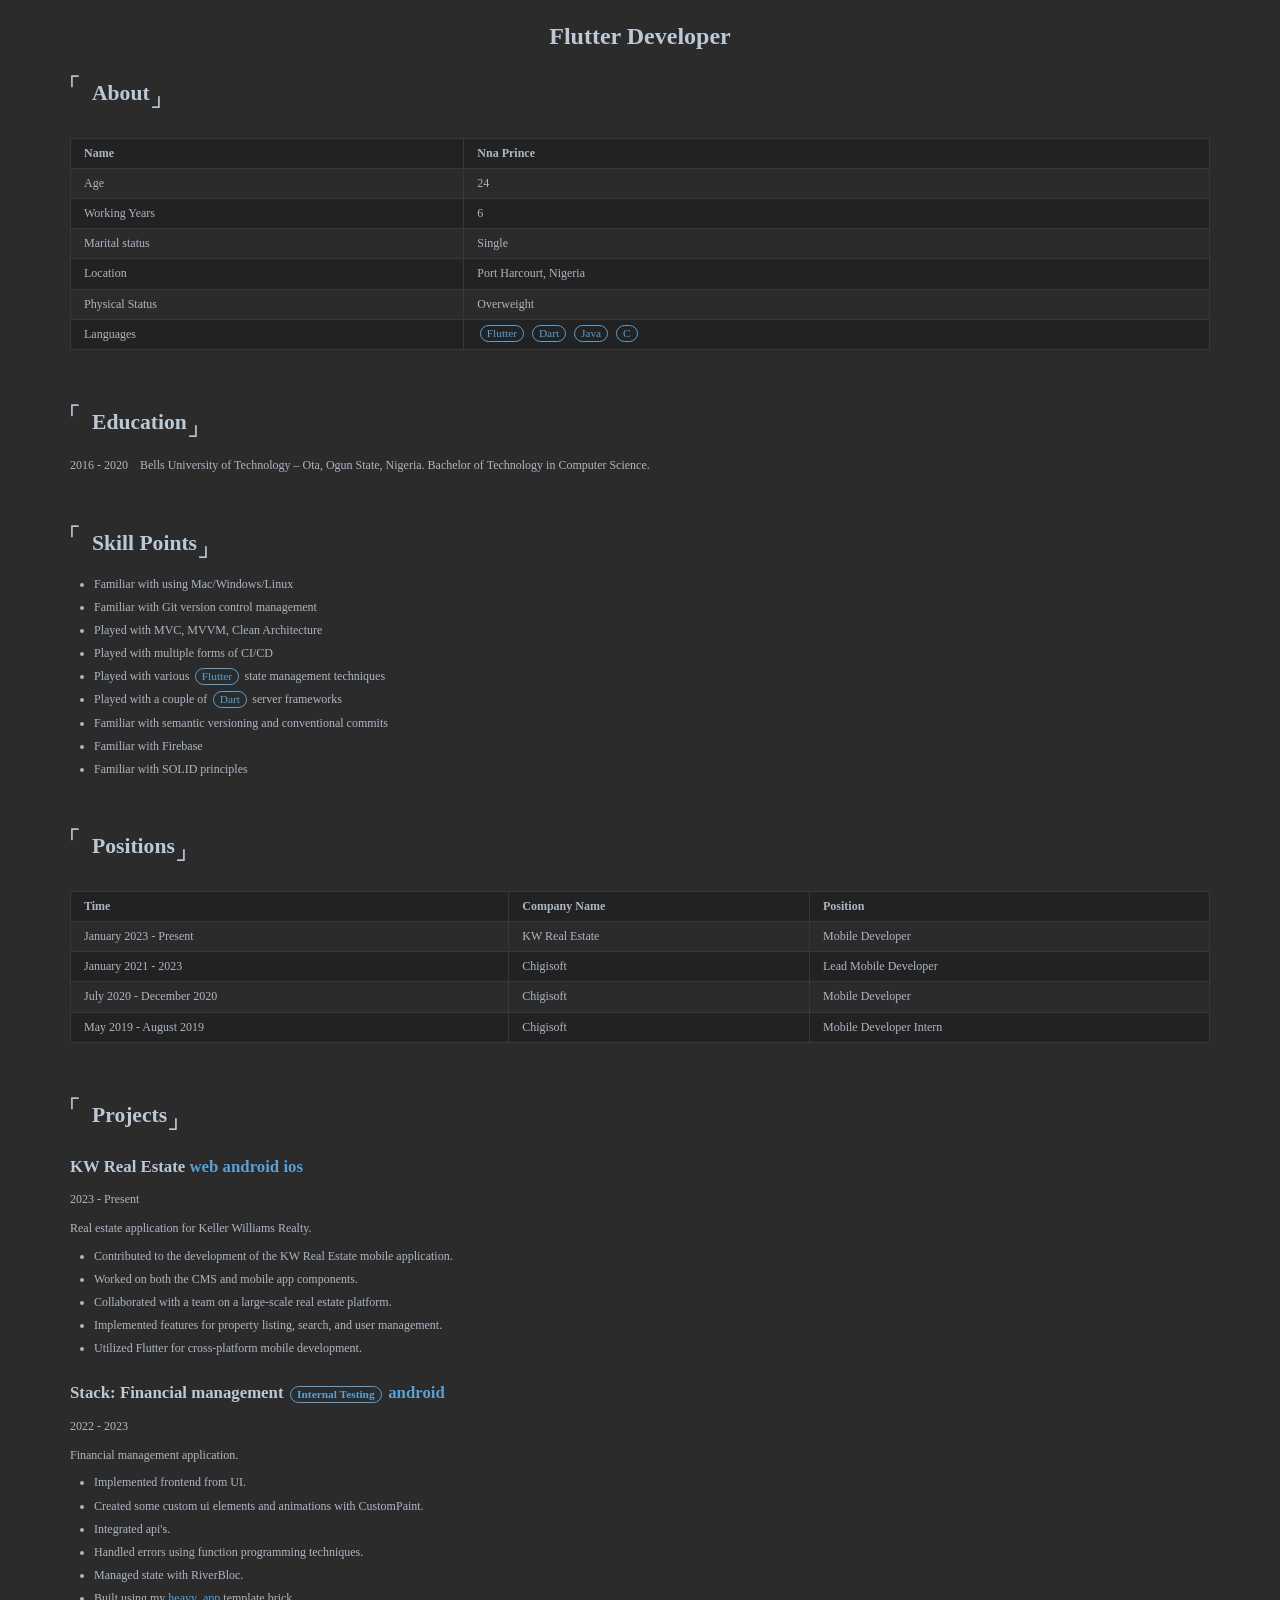
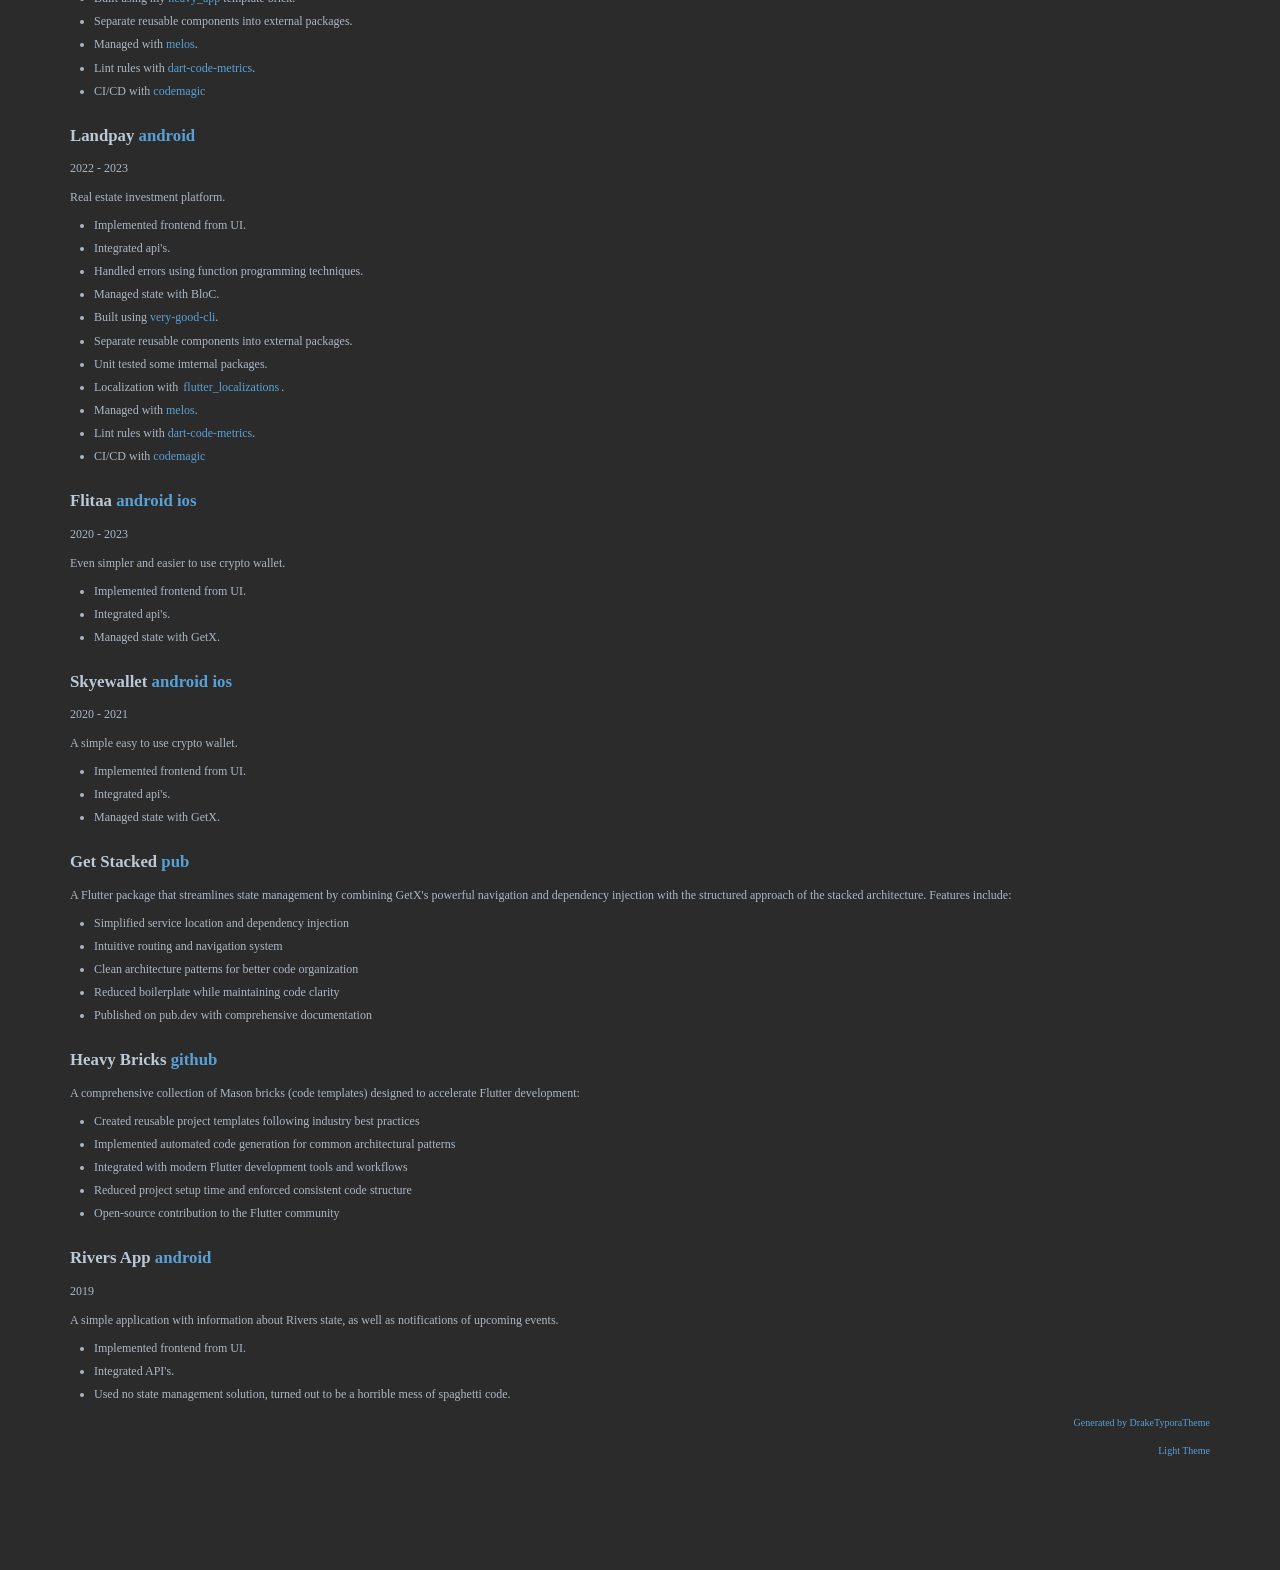
==== commit 6ad25681: "feat: update experiences" ====
--- a/index.html
+++ b/index.html
@@ -410,7 +410,7 @@
 }
 .md-diagram-panel-preview .loopText, .md-diagram-panel-preview .loopText > tspan { /*循环名称*/
     fill: var(--text-color) !important;
-    font-size: 1rem !important;
+    font-size: 1rem;
 }
 .md-diagram-panel-preview .sequenceNumber { /*序号*/
     fill: var(--bg-color) !important;
@@ -1148,128 +1148,6 @@
 #md-searchpanel .btn:not(.close-btn):hover {
     box-shadow: none;
     background: var(--btn-hover-bg-color);
-}
-
-/*checkbox*/
-#write input[type=checkbox] {
-    opacity: 0;
-    height: 1.6rem;
-    width: 1.6rem;
-    margin-left: -2em;
-    margin-top: 0;
-    top: 0;
-}
-
-#write .ul-list li.md-task-list-item.task-list-done::before {
-    content: "";
-    background: var(--checkbox-checked) 0 0 no-repeat;
-    background-size: 100%;
-    display: inline-block;
-    position: absolute;
-    height: 1.6rem;
-    width: 1.6rem;
-    margin-left: -2em;
-}
-#write .ul-list li.md-task-list-item.task-list-not-done::before {
-    content: "";
-    background: var(--checkbox-unchecked) 0 0 no-repeat;
-    background-size: 100%;
-    display: inline-block;
-    position: absolute;
-    height: 1.6rem;
-    width: 1.6rem;
-    margin-left: -2em;
-}
-.task-list-item p {
-    line-height: 1.6rem;
-}
-
-/*insert table*/
-.btn {
-    border-radius: 2px;
-}
-
-.modal-content {
-    border-radius: 8px;
-}
-
-.btn-primary:hover, .btn-primary:active {
-    background-color: var(--btn-hover-bg-color);
-    color: var(--drake-highlight);
-}
-
-.btn-primary {
-    background-color: transparent;
-    color: var(--drake-highlight);
-}
-
-.btn-default {
-    background-color: transparent;
-}
-
-.btn:active {
-    box-shadow: none;
-    border-color: transparent;
-}
-
-.modal-footer {
-    border-top: none;
-}
-
-#table-insert-col, #table-insert-row {
-    background: var(--input-bg-color);
-    border-radius: 2px;
-}
-
-/*preference panel*/
-#megamenu-content {
-    background-image: none !important;
-    background-color: var(--bg-color);
-}
-#top-titlebar {
-    height: inherit;
-    background-color: var(--bg-color);
-}
-#megamenu-menu-sidebar {
-    background-color: var(--bg-color);
-    color: var(--text-color);
-}
-.long-btn {
-    width: inherit;
-    min-width: 300px;
-    border: 1px solid var(--text-color);
-    border-radius: 6px;
-}
-.megamenu-menu-panel h1 {
-    margin-bottom: 3rem;
-    text-align: left;
-}
-.megamenu-menu-panel h1, .megamenu-menu-panel h2 {
-    font-weight: normal;
-}
-#recent-file-panel-search-input {
-    height: 45px;
-    border: none;
-    border-bottom: 1px solid var(--text-color);
-    padding-left: 8px;
-}
-#recent-file-panel-search-input::placeholder {
-    color: var(--text-color);
-    opacity: .5;
-}
-.megamenu-menu-header {
-    border-bottom: none;
-}
-#recent-file-panel-action-btn {
-    background: none;
-    border: none;
-}
-#recent-file-panel-action-btn-container {
-    float: none;
-    display: inline-block;
-}
-#top-titlebar .toolbar-icon.btn.hover, #top-titlebar .toolbar-icon.btn:hover {
-    background-color: var(--btn-hover-bg-color);
     color: var(--text-color);
 }
 .megamenu-menu-panel .btn:hover {
@@ -1426,7 +1304,24 @@
 </style><title>cv</title>
 </head>
 <body class='typora-export'><div class='typora-export-content'>
-<div id='write'  class=''><h1 id='flutter-developer'><span>Flutter Developer</span></h1><h2 id='about'><span>About</span></h2><figure><table><thead><tr><th><span>Name</span></th><th><span>Nna Prince</span></th></tr></thead><tbody><tr><td><span>Age</span></td><td><span>22</span></td></tr><tr><td><span>Working Years</span></td><td><span>4</span></td></tr><tr><td><span>Marital status</span></td><td><span>Single</span></td></tr><tr><td><span>Location</span></td><td><span>Port Harcourt, Nigeria</span></td></tr><tr><td><span>Physical Status</span></td><td><span>Overweight</span></td></tr><tr><td><span>Languages</span></td><td><mark><span>Flutter</span></mark><span> </span><mark><span>Dart</span></mark><span> </span><mark><span>Java</span></mark><span> </span><mark><span>C</span></mark></td></tr></tbody></table></figure><p>&nbsp;</p><h2 id='education'><span>Education</span></h2><p><span>2016 - 2020    Bells University of Technology – Ota, Ogun State, Nigeria. Bachelor of Technology in Computer Science.</span></p><p>&nbsp;</p><h2 id='skill-points'><span>Skill Points</span></h2><ul><li><span>Familiar with using Mac/Windows/Linux</span></li><li><span>Familiar with Git version control management</span></li><li><span>Played with MVC, MVVM, Clean Architecture</span></li><li><span>Played with multiple forms of CI/CD</span></li><li><span>Played with various </span><mark><span>Flutter</span></mark><span> state management techniques</span></li><li><span>Played with a couple of </span><mark><span>Dart</span></mark><span> server frameworks</span></li><li><span>Familiar with semantic versioning and conventional commits</span></li><li><span>Familiar with Firebase</span></li><li><span>Familiar with SOLID principles</span></li></ul><p>&nbsp;</p><h2 id='positions'><span>Positions</span></h2><figure><table><thead><tr><th><span>Time</span></th><th><span>Company Name</span></th><th><span>Position</span></th></tr></thead><tbody><tr><td><span>January 2021 - Present</span></td><td><span>Chigisoft</span></td><td><span>Lead Mobile Developer</span></td></tr><tr><td><span>July 2020 - December 2020</span></td><td><span>Chigisoft</span></td><td><span>Mobile Developer</span></td></tr><tr><td><span>May 2019 - August 2019</span></td><td><span>Chigisoft</span></td><td><span>Mobile Developer Intern</span></td></tr></tbody></table></figure><p>&nbsp;</p><h2 id='projects'><span>Projects</span></h2><h3 id='rivers-app-android'><span>Rivers App </span><a href='https://play.google.com/store/apps/details?id=com.riversstate.app'><span>android</span></a></h3><p><span>2019</span></p><p><span>A simple application with information about Rivers state, as well as notifications of upcoming events.</span></p><ul><li><span>Implemented frontend from UI.</span></li><li><span>Integrated API&#39;s.</span></li><li><span>Used no state management solution, turned out to be a horrible mess of spaghetti code.</span></li></ul><h3 id='get-stacked-pub'><span>Get Stacked </span><a href='https://pub.dev/packages/get_stacked'><span>pub</span></a></h3><p><span>A flutter package for state management combining the navigation and dependency injection features of GetX with the structure defined by the stacked architecture.</span></p><h3 id='skyewallet-android-ios'><span>Skyewallet </span><a href='https://play.google.com/store/apps/details?id=com.skyewallet.skye_wallet'><span>android</span></a><span> </span><a href='https://apps.apple.com/us/app/skye-wallet-buy-sell-crypto/id1587180582'><span>ios</span></a></h3><p><span>2020 - 2021</span></p><p><span>A simple easy to use crypto wallet.</span></p><ul><li><span>Implemented frontend from UI.</span></li><li><span>Integrated api&#39;s.</span></li><li><span>Managed state with GetX.</span></li></ul><h3 id='flitaa-android-ios'><span>Flitaa </span><a href='https://play.google.com/store/apps/details?id=com.flitaa.app'><span>android</span></a><span> </span><a href='https://apps.apple.com/us/app/flitaa/id1566777501'><span>ios</span></a></h3><p><span>2020 - Present</span></p><p><span>Even simpler and easier to use crypto wallet.</span></p><ul><li><span>Implemented frontend from UI.</span></li><li><span>Integrated api&#39;s.</span></li><li><span>Managed state with GetX.</span></li></ul><h3 id='landpay-android'><span>Landpay </span><a href='https://play.google.com/store/apps/details?id=com.landpay.app'><span>android</span></a></h3><p><span>2022 - Present</span></p><p><span>Real estate investment platform.</span></p><ul><li><span>Implemented frontend from UI.</span></li><li><span>Integrated api&#39;s.</span></li><li><span>Handled errors using function programming techniques.</span></li><li><span>Managed state with BloC.</span></li><li><span>Built using </span><a href='http://pub.dev/packages/very_good_cli'><span>very-good-cli</span></a><span>.</span></li><li><span>Separate reusable components into external packages.</span></li><li><span>Unit tested some imternal packages.</span></li><li><span>Localization with </span><code>flutter_localizations</code><span>.</span></li><li><span>Managed with </span><a href='https://melos.invertase.dev/'><span>melos</span></a><span>.</span></li><li><span>Lint rules with </span><a href='http://dartcodemetrics.dev/'><span>dart-code-metrics</span></a><span>.</span></li><li><span>CI/CD with </span><a href='https://codemagic.io'><span>codemagic</span></a></li></ul><h3 id='heavy-bricks-github'><span>Heavy Bricks </span><a href='https://github.com/Prn-Ice/mason_bricks'><span>github</span></a></h3><p><span>A collection of bricks (templates) built with </span><a href='https://brickhub.dev/'><span>mason</span></a><span> to help flutter devs start building apps quicker with the basic boileplate already taken care of.</span></p><h3 id='stack-financial-management-internal-testing-android'><span>Stack: Financial management </span><mark><span>Internal Testing</span></mark><span> </span><a href='https://play.google.com/store/apps/details?id=com.stackelberg.stack'><span>android</span></a></h3><p><span>2022 - Present</span></p><p><span>Financial management application.</span></p><ul><li><span>Implemented frontend from UI.</span></li><li><span>Created some custom ui elements and animations with CustomPaint. </span></li><li><span>Integrated api&#39;s.</span></li><li><span>Handled errors using function programming techniques.</span></li><li><span>Managed state with RiverBloc.</span></li><li><span>Built using my </span><a href='https://brickhub.dev/bricks/heavy_app/0.1.0+1'><span>heavy_app</span></a><span> template brick.</span></li><li><span>Separate reusable components into external packages.</span></li><li><span>Managed with </span><a href='https://melos.invertase.dev/'><span>melos</span></a><span>.</span></li><li><span>Lint rules with </span><a href='http://dartcodemetrics.dev/'><span>dart-code-metrics</span></a><span>.</span></li><li><span>CI/CD with </span><a href='https://codemagic.io'><span>codemagic</span></a></li></ul><p align="right"><small><a href="https://github.com/liangjingkanji/Resume-Template">Generated by DrakeTyporaTheme</a></small></p>
-<p align="right"><small><a href="https://github.com/liangjingkanji/Resume-Template">Light Theme</a></small></p></div></div>
+<div id='write'  class=''><h1 id='flutter-developer'><span>Flutter Developer</span></h1><h2 id='about'><span>About</span></h2><figure><table><thead><tr><th><span>Name</span></th><th><span>Nna Prince</span></th></tr></thead><tbody><tr><td><span>Age</span></td><td><span>24</span></td></tr><tr><td><span>Working Years</span></td><td><span>6</span></td></tr><tr><td><span>Marital status</span></td><td><span>Single</span></td></tr><tr><td><span>Location</span></td><td><span>Port Harcourt, Nigeria</span></td></tr><tr><td><span>Physical Status</span></td><td><span>Overweight</span></td></tr><tr><td><span>Languages</span></td><td><mark><span>Flutter</span></mark><span> </span><mark><span>Dart</span></mark><span> </span><mark><span>Java</span></mark><span> </span><mark><span>C</span></mark></td></tr></tbody></table></figure><p>&nbsp;</p><h2 id='education'><span>Education</span></h2><p><span>2016 - 2020    Bells University of Technology – Ota, Ogun State, Nigeria. Bachelor of Technology in Computer Science.</span></p><p>&nbsp;</p><h2 id='skill-points'><span>Skill Points</span></h2><ul><li><span>Familiar with using Mac/Windows/Linux</span></li><li><span>Familiar with Git version control management</span></li><li><span>Played with MVC, MVVM, Clean Architecture</span></li><li><span>Played with multiple forms of CI/CD</span></li><li><span>Played with various </span><mark><span>Flutter</span></mark><span> state management techniques</span></li><li><span>Played with a couple of </span><mark><span>Dart</span></mark><span> server frameworks</span></li><li><span>Familiar with semantic versioning and conventional commits</span></li><li><span>Familiar with Firebase</span></li><li><span>Familiar with SOLID principles</span></li></ul><p>&nbsp;</p><h2 id='positions'><span>Positions</span></h2><figure><table><thead><tr><th><span>Time</span></th><th><span>Company Name</span></th><th><span>Position</span></th></tr></thead><tbody><tr><td><span>January 2023 - Present</span></td><td><span>KW Real Estate</span></td><td><span>Mobile Developer</span></td></tr><tr><td><span>January 2021 - 2023</span></td><td><span>Chigisoft</span></td><td><span>Lead Mobile Developer</span></td></tr><tr><td><span>July 2020 - December 2020</span></td><td><span>Chigisoft</span></td><td><span>Mobile Developer</span></td></tr><tr><td><span>May 2019 - August 2019</span></td><td><span>Chigisoft</span></td><td><span>Mobile Developer Intern</span></td></tr></tbody></table></figure><p>&nbsp;</p><h2 id='projects'><span>Projects</span></h2><h3 id='kw-real-estate'><span>KW Real Estate </span><a href='https://kw.com'><span>web</span></a><span> </span><a href='https://play.google.com/store/apps/details?id=com.smarteragent.android.kw'><span>android</span></a><span> </span><a href='https://apps.apple.com/us/app/kw-real-estate/id652512924'><span>ios</span></a></h3><p><span>2023 - Present</span></p><p><span>Real estate application for Keller Williams Realty.</span></p><ul><li><span>Contributed to the development of the KW Real Estate mobile application.</span></li><li><span>Worked on both the CMS and mobile app components.</span></li><li><span>Collaborated with a team on a large-scale real estate platform.</span></li><li><span>Implemented features for property listing, search, and user management.</span></li><li><span>Utilized Flutter for cross-platform mobile development.</span></li></ul><h3 id='stack-financial-management-internal-testing-android'><span>Stack: Financial management </span><mark><span>Internal Testing</span></mark><span> </span><a href='https://play.google.com/store/apps/details?id=com.stackelberg.stack'><span>android</span></a></h3><p><span>2022 - 2023</span></p><p><span>Financial management application.</span></p><ul><li><span>Implemented frontend from UI.</span></li><li><span>Created some custom ui elements and animations with CustomPaint. </span></li><li><span>Integrated api's.</span></li><li><span>Handled errors using function programming techniques.</span></li><li><span>Managed state with RiverBloc.</span></li><li><span>Built using my </span><a href='https://brickhub.dev/bricks/heavy_app/0.1.0+1'><span>heavy_app</span></a><span> template brick.</span></li><li><span>Separate reusable components into external packages.</span></li><li><span>Managed with </span><a href='https://melos.invertase.dev/'><span>melos</span></a><span>.</span></li><li><span>Lint rules with </span><a href='http://dartcodemetrics.dev/'><span>dart-code-metrics</span></a><span>.</span></li><li><span>CI/CD with </span><a href='https://codemagic.io'><span>codemagic</span></a></li></ul><h3 id='landpay-android'><span>Landpay </span><a href='https://play.google.com/store/apps/details?id=com.landpay.app'><span>android</span></a></h3><p><span>2022 - 2023</span></p><p><span>Real estate investment platform.</span></p><ul><li><span>Implemented frontend from UI.</span></li><li><span>Integrated api's.</span></li><li><span>Handled errors using function programming techniques.</span></li><li><span>Managed state with BloC.</span></li><li><span>Built using </span><a href='http://pub.dev/packages/very_good_cli'><span>very-good-cli</span></a><span>.</span></li><li><span>Separate reusable components into external packages.</span></li><li><span>Unit tested some imternal packages.</span></li><li><span>Localization with </span><code>flutter_localizations</code><span>.</span></li><li><span>Managed with </span><a href='https://melos.invertase.dev/'><span>melos</span></a><span>.</span></li><li><span>Lint rules with </span><a href='http://dartcodemetrics.dev/'><span>dart-code-metrics</span></a><span>.</span></li><li><span>CI/CD with </span><a href='https://codemagic.io'><span>codemagic</span></a></li></ul><h3 id='flitaa-android-ios'><span>Flitaa </span><a href='https://play.google.com/store/apps/details?id=com.flitaa.app'><span>android</span></a><span> </span><a href='https://apps.apple.com/us/app/flitaa/id1566777501'><span>ios</span></a></h3><p><span>2020 - 2023</span></p><p><span>Even simpler and easier to use crypto wallet.</span></p><ul><li><span>Implemented frontend from UI.</span></li><li><span>Integrated api's.</span></li><li><span>Managed state with GetX.</span></li></ul><h3 id='skyewallet-android-ios'><span>Skyewallet </span><a href='https://play.google.com/store/apps/details?id=com.skyewallet.skye_wallet'><span>android</span></a><span> </span><a href='https://apps.apple.com/us/app/skye-wallet-buy-sell-crypto/id1587180582'><span>ios</span></a></h3><p><span>2020 - 2021</span></p><p><span>A simple easy to use crypto wallet.</span></p><ul><li><span>Implemented frontend from UI.</span></li><li><span>Integrated api's.</span></li><li><span>Managed state with GetX.</span></li></ul><h3 id='get-stacked-pub'><span>Get Stacked </span><a href='https://pub.dev/packages/get_stacked'><span>pub</span></a></h3>
+<p><span>A Flutter package that streamlines state management by combining GetX's powerful navigation and dependency injection with the structured approach of the stacked architecture. Features include:</span></p>
+<ul>
+<li><span>Simplified service location and dependency injection</span></li>
+<li><span>Intuitive routing and navigation system</span></li>
+<li><span>Clean architecture patterns for better code organization</span></li>
+<li><span>Reduced boilerplate while maintaining code clarity</span></li>
+<li><span>Published on pub.dev with comprehensive documentation</span></li>
+</ul>
+<h3 id='heavy-bricks-github'><span>Heavy Bricks </span><a href='https://github.com/Prn-Ice/mason_bricks'><span>github</span></a></h3>
+<p><span>A comprehensive collection of Mason bricks (code templates) designed to accelerate Flutter development:</span></p>
+<ul>
+<li><span>Created reusable project templates following industry best practices</span></li>
+<li><span>Implemented automated code generation for common architectural patterns</span></li>
+<li><span>Integrated with modern Flutter development tools and workflows</span></li>
+<li><span>Reduced project setup time and enforced consistent code structure</span></li>
+<li><span>Open-source contribution to the Flutter community</span></li>
+</ul><h3 id='rivers-app-android'><span>Rivers App </span><a href='https://play.google.com/store/apps/details?id=com.riversstate.app'><span>android</span></a></h3><p><span>2019</span></p><p><span>A simple application with information about Rivers state, as well as notifications of upcoming events.</span></p><ul><li><span>Implemented frontend from UI.</span></li><li><span>Integrated API's.</span></li><li><span>Used no state management solution, turned out to be a horrible mess of spaghetti code.</span></li></ul><p align="right"><small><a href="https://github.com/liangjingkanji/Resume-Template">Generated by DrakeTyporaTheme</a></small></p>
+<p align="right"><small><a href="index_light.html">Light Theme</a></small></p></div></div>
 </body>
 </html>
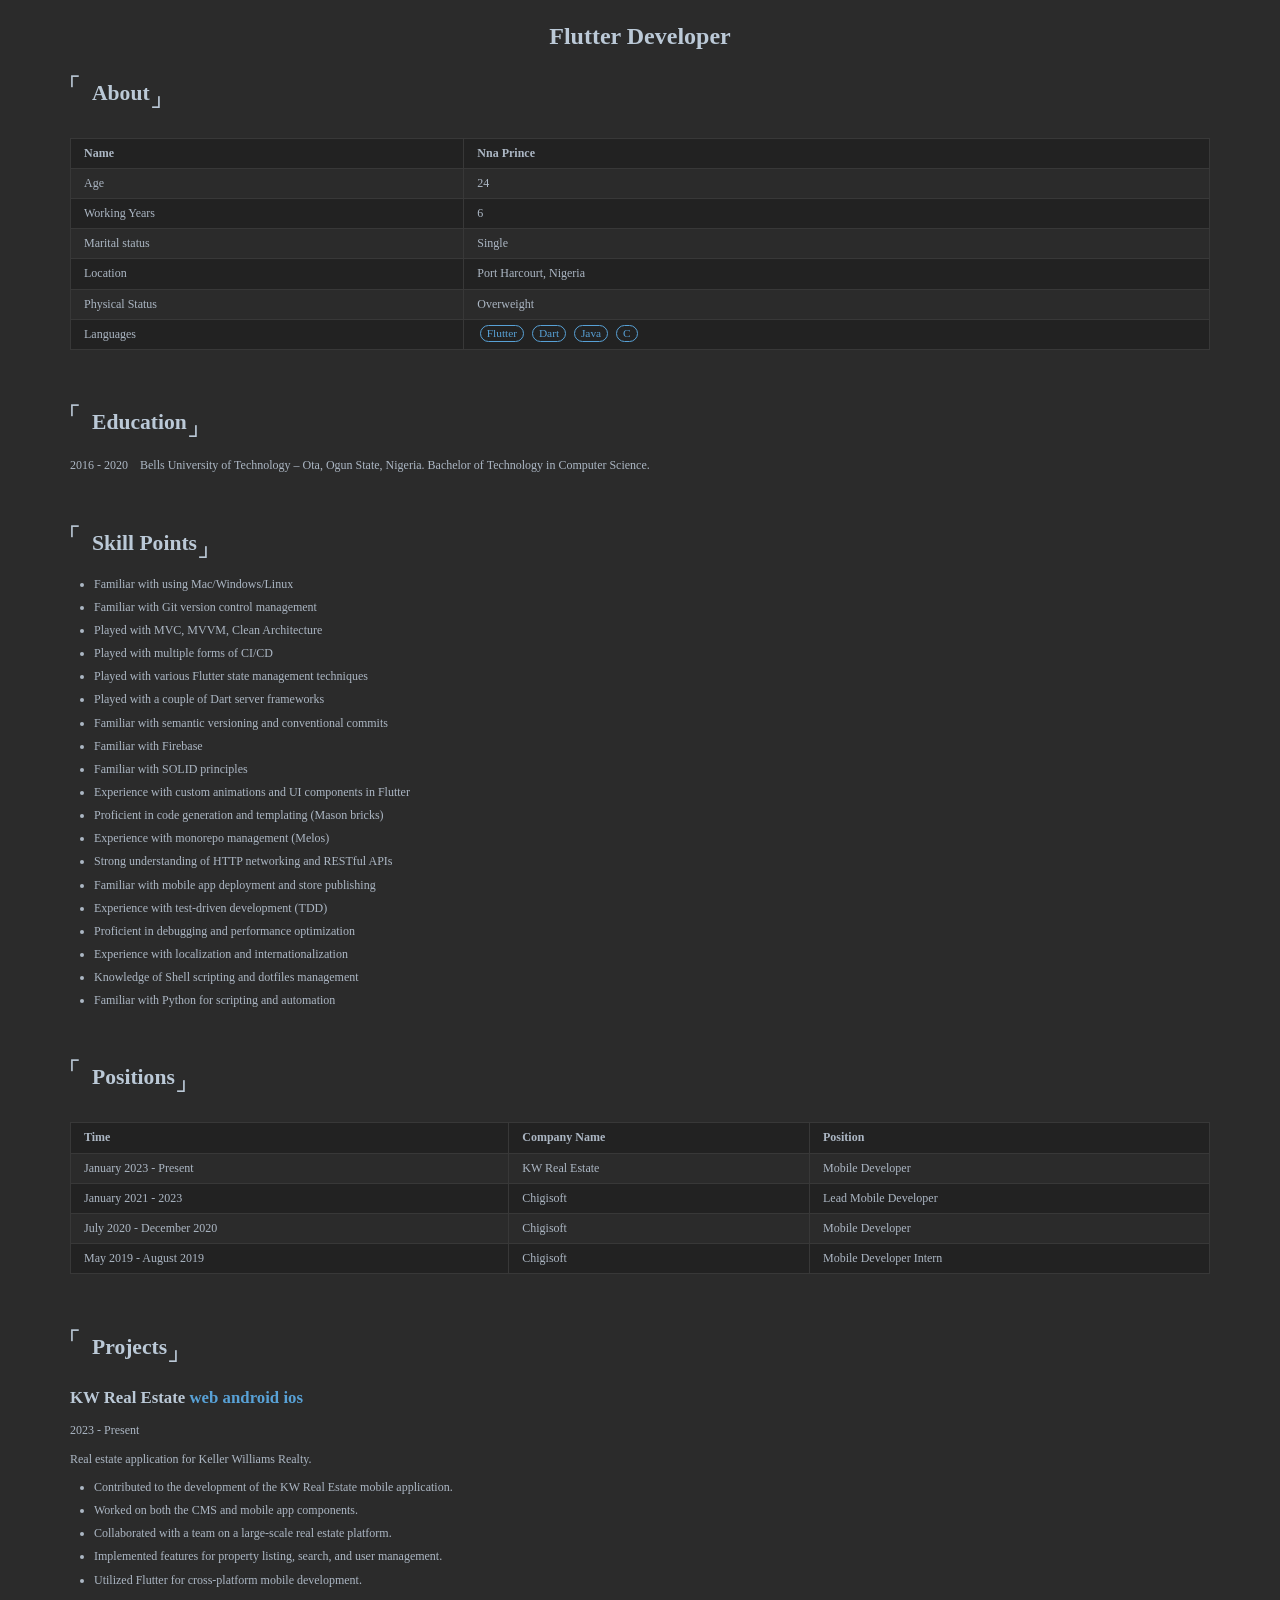
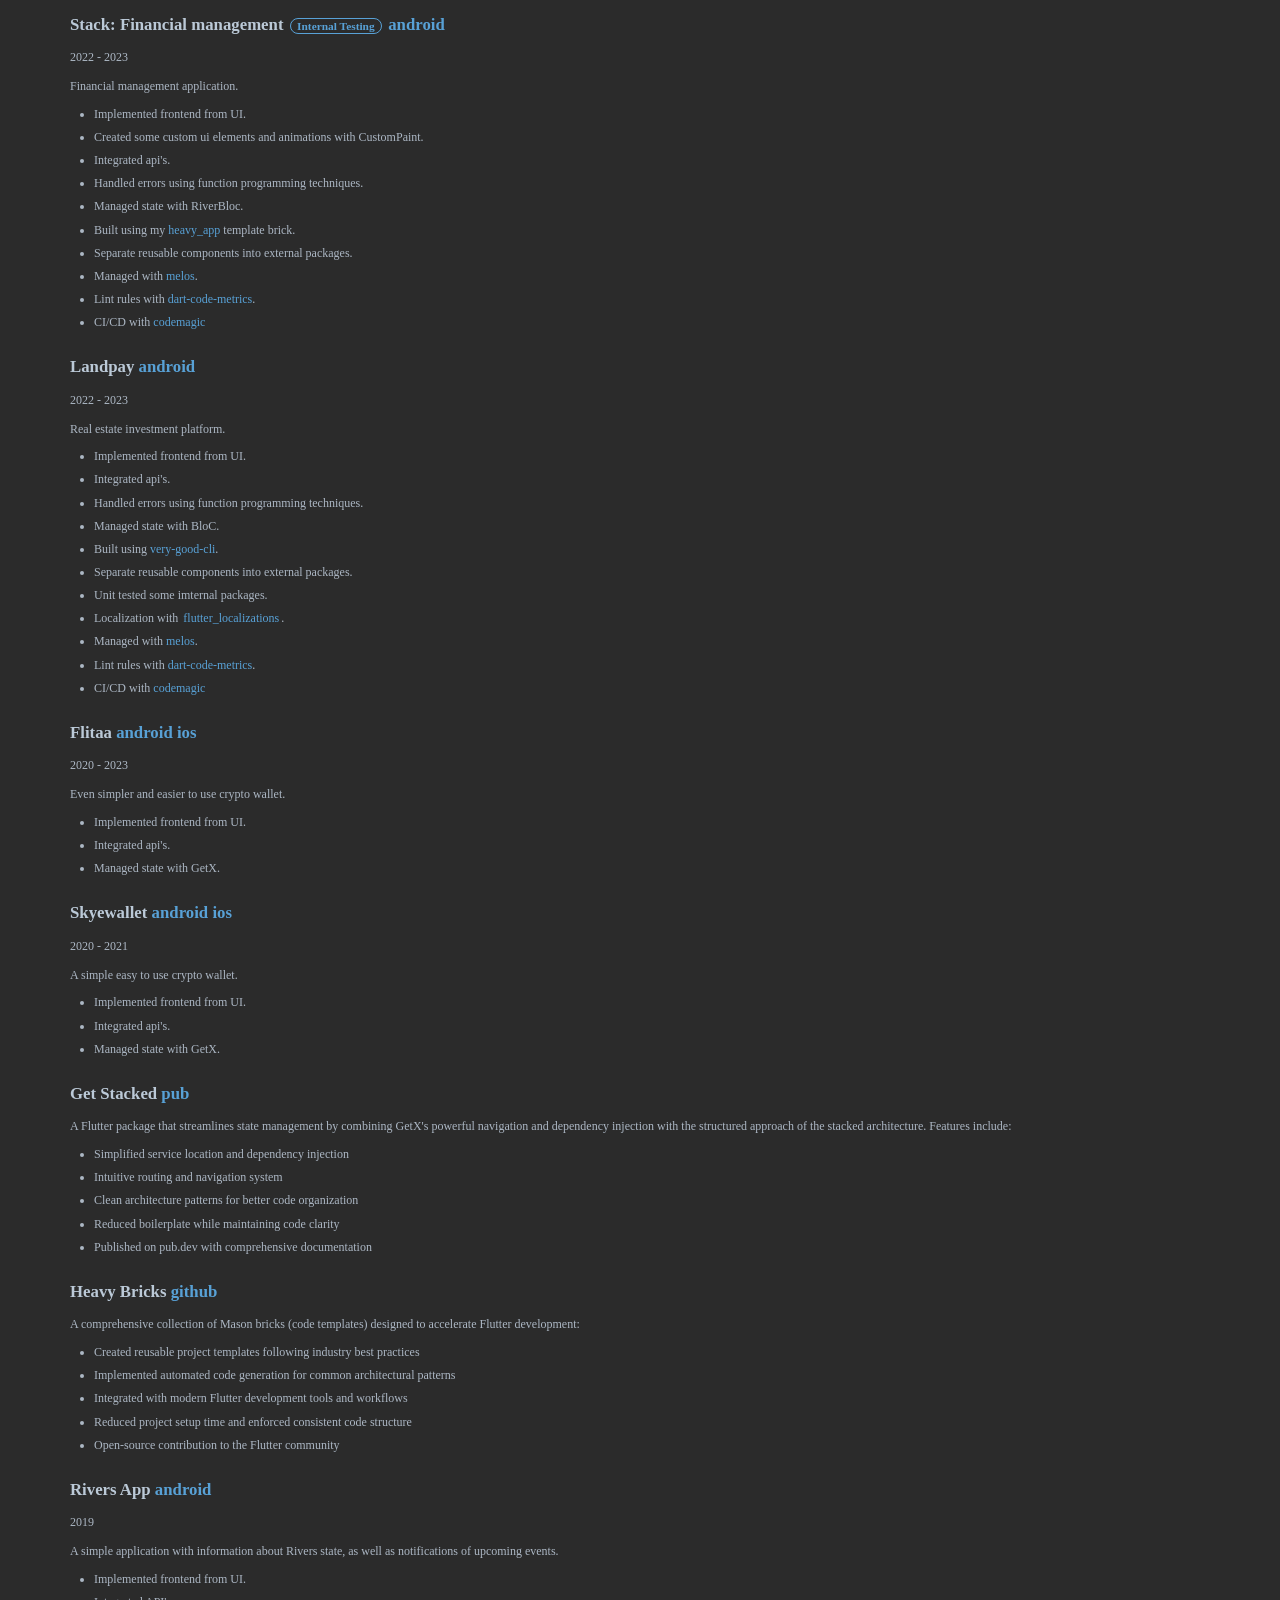
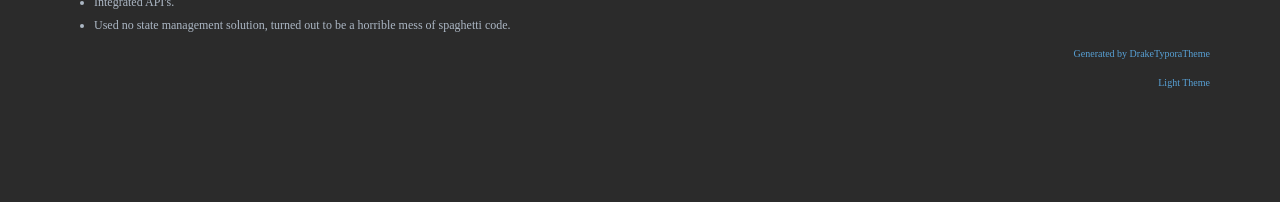
==== commit e1b99d70: "feat: update skills" ====
--- a/index.html
+++ b/index.html
@@ -155,7 +155,7 @@
 .md-diagram-panel .messageText { stroke: none !important; }
 .md-diagram-panel .start-state { fill: var(--node-fill); }
 .md-diagram-panel .edgeLabel rect { opacity: 1 !important; }
-.md-fences.md-fences-math { font-size: 1em; }
+.md-fences { font-size: 1em; }
 .md-fences-advanced:not(.md-focus) { padding: 0px; white-space: nowrap; border: 0px; }
 .md-fences-advanced:not(.md-focus) { background-image: inherit; background-size: inherit; background-attachment: inherit; background-origin: inherit; background-clip: inherit; background-color: inherit; background-position: inherit; background-repeat: inherit; }
 .typora-export-show-outline .typora-export-content { max-width: 1440px; margin: auto; display: flex; flex-direction: row; }
@@ -1304,7 +1304,7 @@
 </style><title>cv</title>
 </head>
 <body class='typora-export'><div class='typora-export-content'>
-<div id='write'  class=''><h1 id='flutter-developer'><span>Flutter Developer</span></h1><h2 id='about'><span>About</span></h2><figure><table><thead><tr><th><span>Name</span></th><th><span>Nna Prince</span></th></tr></thead><tbody><tr><td><span>Age</span></td><td><span>24</span></td></tr><tr><td><span>Working Years</span></td><td><span>6</span></td></tr><tr><td><span>Marital status</span></td><td><span>Single</span></td></tr><tr><td><span>Location</span></td><td><span>Port Harcourt, Nigeria</span></td></tr><tr><td><span>Physical Status</span></td><td><span>Overweight</span></td></tr><tr><td><span>Languages</span></td><td><mark><span>Flutter</span></mark><span> </span><mark><span>Dart</span></mark><span> </span><mark><span>Java</span></mark><span> </span><mark><span>C</span></mark></td></tr></tbody></table></figure><p>&nbsp;</p><h2 id='education'><span>Education</span></h2><p><span>2016 - 2020    Bells University of Technology – Ota, Ogun State, Nigeria. Bachelor of Technology in Computer Science.</span></p><p>&nbsp;</p><h2 id='skill-points'><span>Skill Points</span></h2><ul><li><span>Familiar with using Mac/Windows/Linux</span></li><li><span>Familiar with Git version control management</span></li><li><span>Played with MVC, MVVM, Clean Architecture</span></li><li><span>Played with multiple forms of CI/CD</span></li><li><span>Played with various </span><mark><span>Flutter</span></mark><span> state management techniques</span></li><li><span>Played with a couple of </span><mark><span>Dart</span></mark><span> server frameworks</span></li><li><span>Familiar with semantic versioning and conventional commits</span></li><li><span>Familiar with Firebase</span></li><li><span>Familiar with SOLID principles</span></li></ul><p>&nbsp;</p><h2 id='positions'><span>Positions</span></h2><figure><table><thead><tr><th><span>Time</span></th><th><span>Company Name</span></th><th><span>Position</span></th></tr></thead><tbody><tr><td><span>January 2023 - Present</span></td><td><span>KW Real Estate</span></td><td><span>Mobile Developer</span></td></tr><tr><td><span>January 2021 - 2023</span></td><td><span>Chigisoft</span></td><td><span>Lead Mobile Developer</span></td></tr><tr><td><span>July 2020 - December 2020</span></td><td><span>Chigisoft</span></td><td><span>Mobile Developer</span></td></tr><tr><td><span>May 2019 - August 2019</span></td><td><span>Chigisoft</span></td><td><span>Mobile Developer Intern</span></td></tr></tbody></table></figure><p>&nbsp;</p><h2 id='projects'><span>Projects</span></h2><h3 id='kw-real-estate'><span>KW Real Estate </span><a href='https://kw.com'><span>web</span></a><span> </span><a href='https://play.google.com/store/apps/details?id=com.smarteragent.android.kw'><span>android</span></a><span> </span><a href='https://apps.apple.com/us/app/kw-real-estate/id652512924'><span>ios</span></a></h3><p><span>2023 - Present</span></p><p><span>Real estate application for Keller Williams Realty.</span></p><ul><li><span>Contributed to the development of the KW Real Estate mobile application.</span></li><li><span>Worked on both the CMS and mobile app components.</span></li><li><span>Collaborated with a team on a large-scale real estate platform.</span></li><li><span>Implemented features for property listing, search, and user management.</span></li><li><span>Utilized Flutter for cross-platform mobile development.</span></li></ul><h3 id='stack-financial-management-internal-testing-android'><span>Stack: Financial management </span><mark><span>Internal Testing</span></mark><span> </span><a href='https://play.google.com/store/apps/details?id=com.stackelberg.stack'><span>android</span></a></h3><p><span>2022 - 2023</span></p><p><span>Financial management application.</span></p><ul><li><span>Implemented frontend from UI.</span></li><li><span>Created some custom ui elements and animations with CustomPaint. </span></li><li><span>Integrated api's.</span></li><li><span>Handled errors using function programming techniques.</span></li><li><span>Managed state with RiverBloc.</span></li><li><span>Built using my </span><a href='https://brickhub.dev/bricks/heavy_app/0.1.0+1'><span>heavy_app</span></a><span> template brick.</span></li><li><span>Separate reusable components into external packages.</span></li><li><span>Managed with </span><a href='https://melos.invertase.dev/'><span>melos</span></a><span>.</span></li><li><span>Lint rules with </span><a href='http://dartcodemetrics.dev/'><span>dart-code-metrics</span></a><span>.</span></li><li><span>CI/CD with </span><a href='https://codemagic.io'><span>codemagic</span></a></li></ul><h3 id='landpay-android'><span>Landpay </span><a href='https://play.google.com/store/apps/details?id=com.landpay.app'><span>android</span></a></h3><p><span>2022 - 2023</span></p><p><span>Real estate investment platform.</span></p><ul><li><span>Implemented frontend from UI.</span></li><li><span>Integrated api's.</span></li><li><span>Handled errors using function programming techniques.</span></li><li><span>Managed state with BloC.</span></li><li><span>Built using </span><a href='http://pub.dev/packages/very_good_cli'><span>very-good-cli</span></a><span>.</span></li><li><span>Separate reusable components into external packages.</span></li><li><span>Unit tested some imternal packages.</span></li><li><span>Localization with </span><code>flutter_localizations</code><span>.</span></li><li><span>Managed with </span><a href='https://melos.invertase.dev/'><span>melos</span></a><span>.</span></li><li><span>Lint rules with </span><a href='http://dartcodemetrics.dev/'><span>dart-code-metrics</span></a><span>.</span></li><li><span>CI/CD with </span><a href='https://codemagic.io'><span>codemagic</span></a></li></ul><h3 id='flitaa-android-ios'><span>Flitaa </span><a href='https://play.google.com/store/apps/details?id=com.flitaa.app'><span>android</span></a><span> </span><a href='https://apps.apple.com/us/app/flitaa/id1566777501'><span>ios</span></a></h3><p><span>2020 - 2023</span></p><p><span>Even simpler and easier to use crypto wallet.</span></p><ul><li><span>Implemented frontend from UI.</span></li><li><span>Integrated api's.</span></li><li><span>Managed state with GetX.</span></li></ul><h3 id='skyewallet-android-ios'><span>Skyewallet </span><a href='https://play.google.com/store/apps/details?id=com.skyewallet.skye_wallet'><span>android</span></a><span> </span><a href='https://apps.apple.com/us/app/skye-wallet-buy-sell-crypto/id1587180582'><span>ios</span></a></h3><p><span>2020 - 2021</span></p><p><span>A simple easy to use crypto wallet.</span></p><ul><li><span>Implemented frontend from UI.</span></li><li><span>Integrated api's.</span></li><li><span>Managed state with GetX.</span></li></ul><h3 id='get-stacked-pub'><span>Get Stacked </span><a href='https://pub.dev/packages/get_stacked'><span>pub</span></a></h3>
+<div id='write'  class=''><h1 id='flutter-developer'><span>Flutter Developer</span></h1><h2 id='about'><span>About</span></h2><figure><table><thead><tr><th><span>Name</span></th><th><span>Nna Prince</span></th></tr></thead><tbody><tr><td><span>Age</span></td><td><span>24</span></td></tr><tr><td><span>Working Years</span></td><td><span>6</span></td></tr><tr><td><span>Marital status</span></td><td><span>Single</span></td></tr><tr><td><span>Location</span></td><td><span>Port Harcourt, Nigeria</span></td></tr><tr><td><span>Physical Status</span></td><td><span>Overweight</span></td></tr><tr><td><span>Languages</span></td><td><mark><span>Flutter</span></mark><span> </span><mark><span>Dart</span></mark><span> </span><mark><span>Java</span></mark><span> </span><mark><span>C</span></mark></td></tr></tbody></table></figure><p>&nbsp;</p><h2 id='education'><span>Education</span></h2><p><span>2016 - 2020    Bells University of Technology – Ota, Ogun State, Nigeria. Bachelor of Technology in Computer Science.</span></p><p>&nbsp;</p><h2 id='skill-points'><span>Skill Points</span></h2><ul><li><span>Familiar with using Mac/Windows/Linux</span></li><li><span>Familiar with Git version control management</span></li><li><span>Played with MVC, MVVM, Clean Architecture</span></li><li><span>Played with multiple forms of CI/CD</span></li><li><span>Played with various Flutter state management techniques</span></li><li><span>Played with a couple of Dart server frameworks</span></li><li><span>Familiar with semantic versioning and conventional commits</span></li><li><span>Familiar with Firebase</span></li><li><span>Familiar with SOLID principles</span></li><li><span>Experience with custom animations and UI components in Flutter</span></li><li><span>Proficient in code generation and templating (Mason bricks)</span></li><li><span>Experience with monorepo management (Melos)</span></li><li><span>Strong understanding of HTTP networking and RESTful APIs</span></li><li><span>Familiar with mobile app deployment and store publishing</span></li><li><span>Experience with test-driven development (TDD)</span></li><li><span>Proficient in debugging and performance optimization</span></li><li><span>Experience with localization and internationalization</span></li><li><span>Knowledge of Shell scripting and dotfiles management</span></li><li><span>Familiar with Python for scripting and automation</span></li></ul><p>&nbsp;</p><h2 id='positions'><span>Positions</span></h2><figure><table><thead><tr><th><span>Time</span></th><th><span>Company Name</span></th><th><span>Position</span></th></tr></thead><tbody><tr><td><span>January 2023 - Present</span></td><td><span>KW Real Estate</span></td><td><span>Mobile Developer</span></td></tr><tr><td><span>January 2021 - 2023</span></td><td><span>Chigisoft</span></td><td><span>Lead Mobile Developer</span></td></tr><tr><td><span>July 2020 - December 2020</span></td><td><span>Chigisoft</span></td><td><span>Mobile Developer</span></td></tr><tr><td><span>May 2019 - August 2019</span></td><td><span>Chigisoft</span></td><td><span>Mobile Developer Intern</span></td></tr></tbody></table></figure><p>&nbsp;</p><h2 id='projects'><span>Projects</span></h2><h3 id='kw-real-estate'><span>KW Real Estate </span><a href='https://kw.com'><span>web</span></a><span> </span><a href='https://play.google.com/store/apps/details?id=com.smarteragent.android.kw'><span>android</span></a><span> </span><a href='https://apps.apple.com/us/app/kw-real-estate/id652512924'><span>ios</span></a></h3><p><span>2023 - Present</span></p><p><span>Real estate application for Keller Williams Realty.</span></p><ul><li><span>Contributed to the development of the KW Real Estate mobile application.</span></li><li><span>Worked on both the CMS and mobile app components.</span></li><li><span>Collaborated with a team on a large-scale real estate platform.</span></li><li><span>Implemented features for property listing, search, and user management.</span></li><li><span>Utilized Flutter for cross-platform mobile development.</span></li></ul><h3 id='stack-financial-management-internal-testing-android'><span>Stack: Financial management </span><mark><span>Internal Testing</span></mark><span> </span><a href='https://play.google.com/store/apps/details?id=com.stackelberg.stack'><span>android</span></a></h3><p><span>2022 - 2023</span></p><p><span>Financial management application.</span></p><ul><li><span>Implemented frontend from UI.</span></li><li><span>Created some custom ui elements and animations with CustomPaint. </span></li><li><span>Integrated api's.</span></li><li><span>Handled errors using function programming techniques.</span></li><li><span>Managed state with RiverBloc.</span></li><li><span>Built using my </span><a href='https://brickhub.dev/bricks/heavy_app/0.1.0+1'><span>heavy_app</span></a><span> template brick.</span></li><li><span>Separate reusable components into external packages.</span></li><li><span>Managed with </span><a href='https://melos.invertase.dev/'><span>melos</span></a><span>.</span></li><li><span>Lint rules with </span><a href='http://dartcodemetrics.dev/'><span>dart-code-metrics</span></a><span>.</span></li><li><span>CI/CD with </span><a href='https://codemagic.io'><span>codemagic</span></a></li></ul><h3 id='landpay-android'><span>Landpay </span><a href='https://play.google.com/store/apps/details?id=com.landpay.app'><span>android</span></a></h3><p><span>2022 - 2023</span></p><p><span>Real estate investment platform.</span></p><ul><li><span>Implemented frontend from UI.</span></li><li><span>Integrated api's.</span></li><li><span>Handled errors using function programming techniques.</span></li><li><span>Managed state with BloC.</span></li><li><span>Built using </span><a href='http://pub.dev/packages/very_good_cli'><span>very-good-cli</span></a><span>.</span></li><li><span>Separate reusable components into external packages.</span></li><li><span>Unit tested some imternal packages.</span></li><li><span>Localization with </span><code>flutter_localizations</code><span>.</span></li><li><span>Managed with </span><a href='https://melos.invertase.dev/'><span>melos</span></a><span>.</span></li><li><span>Lint rules with </span><a href='http://dartcodemetrics.dev/'><span>dart-code-metrics</span></a><span>.</span></li><li><span>CI/CD with </span><a href='https://codemagic.io'><span>codemagic</span></a></li></ul><h3 id='flitaa-android-ios'><span>Flitaa </span><a href='https://play.google.com/store/apps/details?id=com.flitaa.app'><span>android</span></a><span> </span><a href='https://apps.apple.com/us/app/flitaa/id1566777501'><span>ios</span></a></h3><p><span>2020 - 2023</span></p><p><span>Even simpler and easier to use crypto wallet.</span></p><ul><li><span>Implemented frontend from UI.</span></li><li><span>Integrated api's.</span></li><li><span>Managed state with GetX.</span></li></ul><h3 id='skyewallet-android-ios'><span>Skyewallet </span><a href='https://play.google.com/store/apps/details?id=com.skyewallet.skye_wallet'><span>android</span></a><span> </span><a href='https://apps.apple.com/us/app/skye-wallet-buy-sell-crypto/id1587180582'><span>ios</span></a></h3><p><span>2020 - 2021</span></p><p><span>A simple easy to use crypto wallet.</span></p><ul><li><span>Implemented frontend from UI.</span></li><li><span>Integrated api's.</span></li><li><span>Managed state with GetX.</span></li></ul><h3 id='get-stacked-pub'><span>Get Stacked </span><a href='https://pub.dev/packages/get_stacked'><span>pub</span></a></h3>
 <p><span>A Flutter package that streamlines state management by combining GetX's powerful navigation and dependency injection with the structured approach of the stacked architecture. Features include:</span></p>
 <ul>
 <li><span>Simplified service location and dependency injection</span></li>
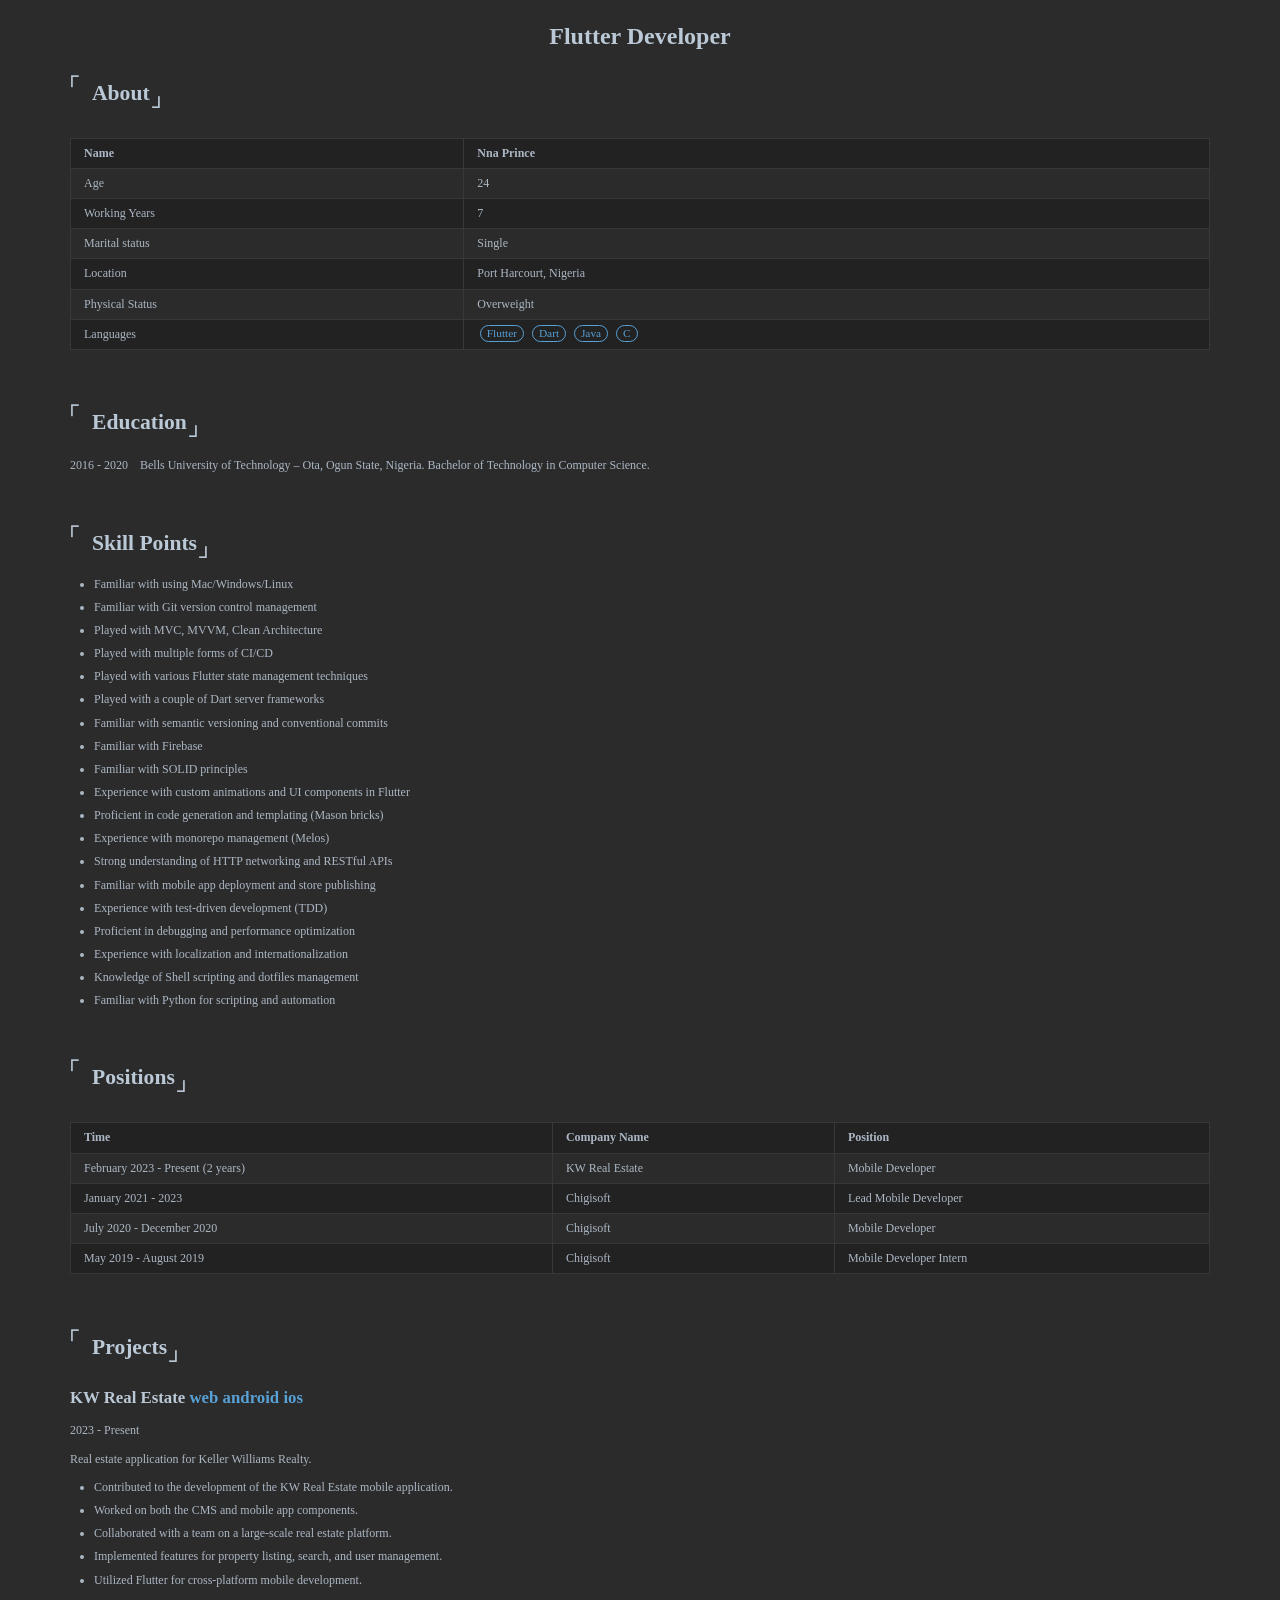
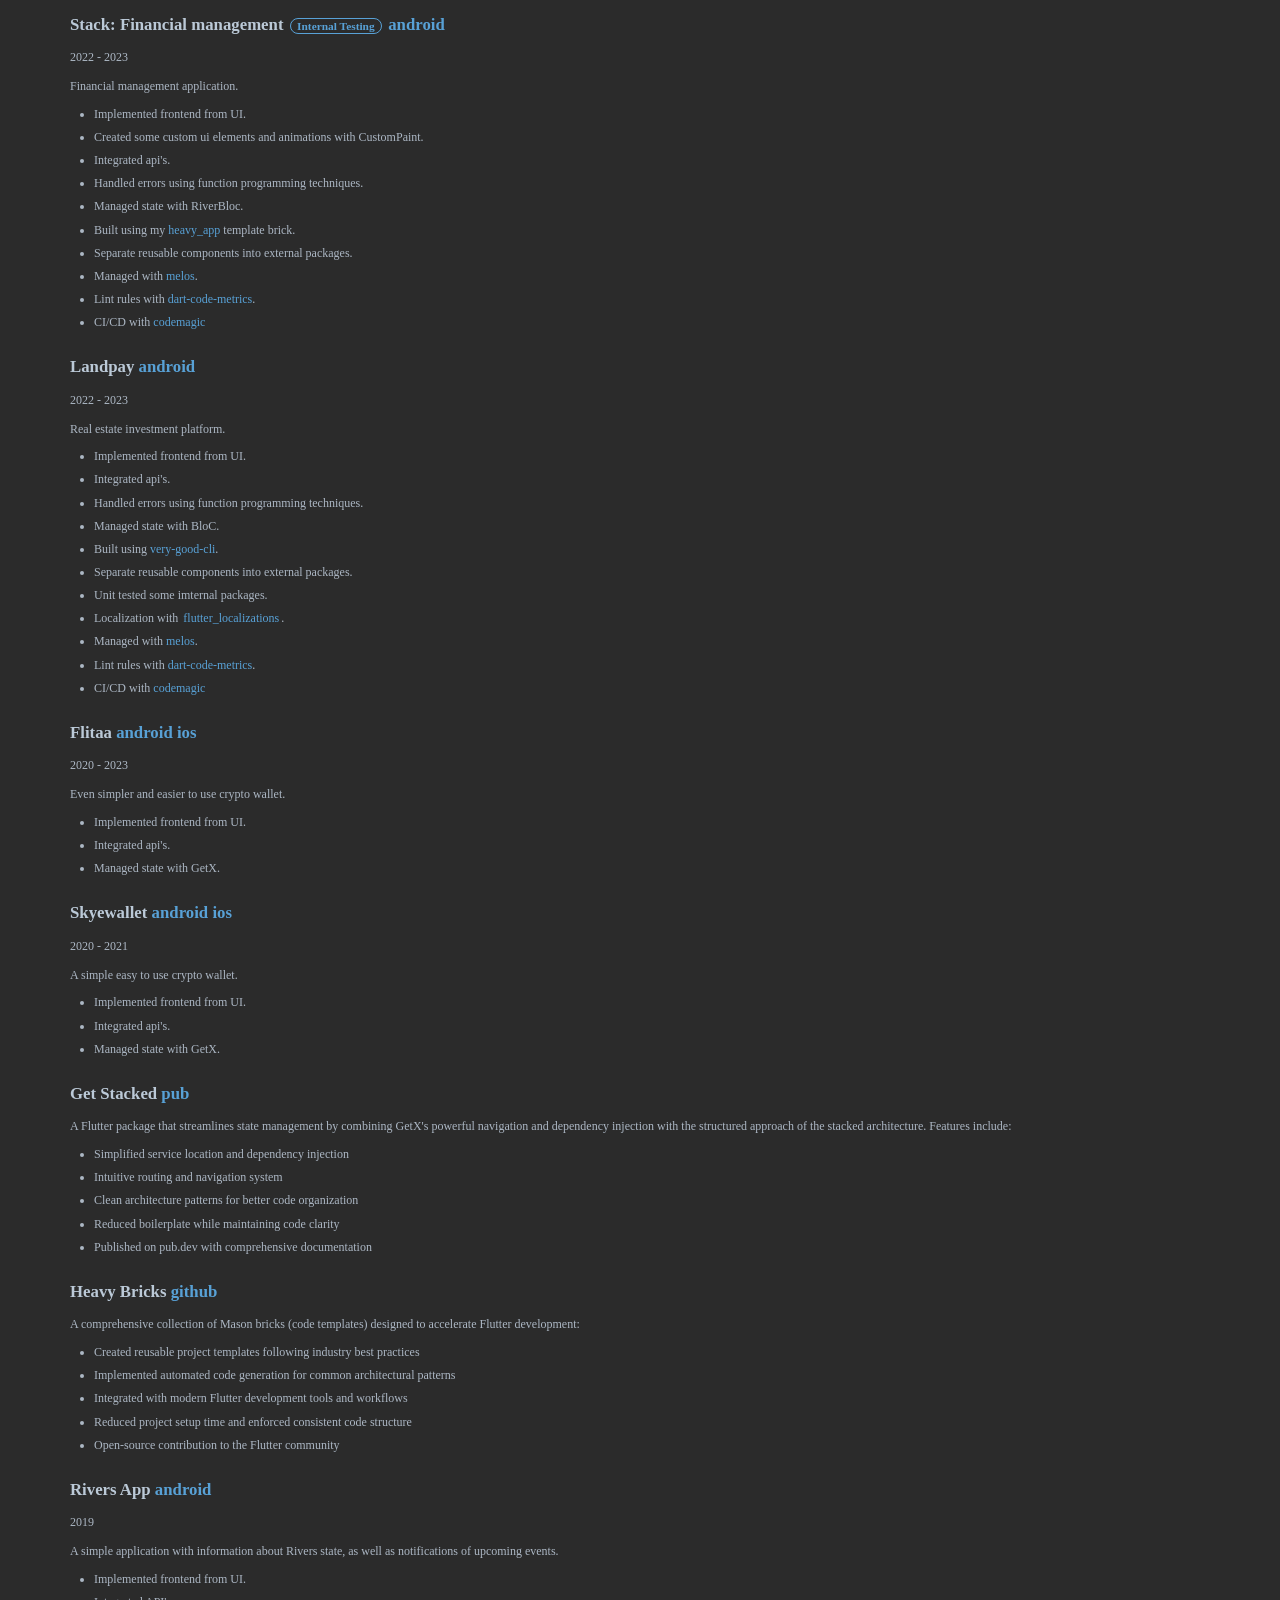
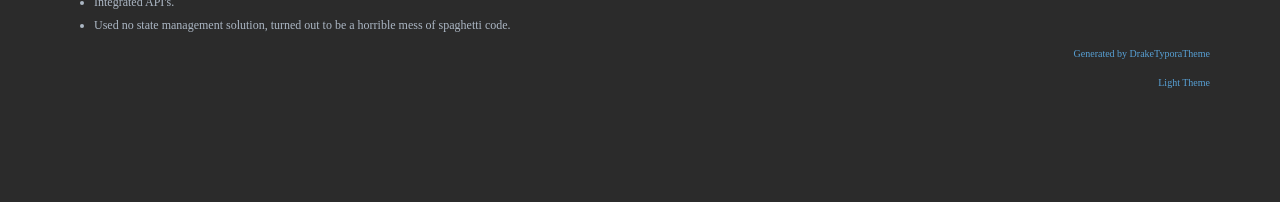
==== commit ba3e44d9: "feat: update working years" ====
--- a/index.html
+++ b/index.html
@@ -1304,7 +1304,7 @@
 </style><title>cv</title>
 </head>
 <body class='typora-export'><div class='typora-export-content'>
-<div id='write'  class=''><h1 id='flutter-developer'><span>Flutter Developer</span></h1><h2 id='about'><span>About</span></h2><figure><table><thead><tr><th><span>Name</span></th><th><span>Nna Prince</span></th></tr></thead><tbody><tr><td><span>Age</span></td><td><span>24</span></td></tr><tr><td><span>Working Years</span></td><td><span>6</span></td></tr><tr><td><span>Marital status</span></td><td><span>Single</span></td></tr><tr><td><span>Location</span></td><td><span>Port Harcourt, Nigeria</span></td></tr><tr><td><span>Physical Status</span></td><td><span>Overweight</span></td></tr><tr><td><span>Languages</span></td><td><mark><span>Flutter</span></mark><span> </span><mark><span>Dart</span></mark><span> </span><mark><span>Java</span></mark><span> </span><mark><span>C</span></mark></td></tr></tbody></table></figure><p>&nbsp;</p><h2 id='education'><span>Education</span></h2><p><span>2016 - 2020    Bells University of Technology – Ota, Ogun State, Nigeria. Bachelor of Technology in Computer Science.</span></p><p>&nbsp;</p><h2 id='skill-points'><span>Skill Points</span></h2><ul><li><span>Familiar with using Mac/Windows/Linux</span></li><li><span>Familiar with Git version control management</span></li><li><span>Played with MVC, MVVM, Clean Architecture</span></li><li><span>Played with multiple forms of CI/CD</span></li><li><span>Played with various Flutter state management techniques</span></li><li><span>Played with a couple of Dart server frameworks</span></li><li><span>Familiar with semantic versioning and conventional commits</span></li><li><span>Familiar with Firebase</span></li><li><span>Familiar with SOLID principles</span></li><li><span>Experience with custom animations and UI components in Flutter</span></li><li><span>Proficient in code generation and templating (Mason bricks)</span></li><li><span>Experience with monorepo management (Melos)</span></li><li><span>Strong understanding of HTTP networking and RESTful APIs</span></li><li><span>Familiar with mobile app deployment and store publishing</span></li><li><span>Experience with test-driven development (TDD)</span></li><li><span>Proficient in debugging and performance optimization</span></li><li><span>Experience with localization and internationalization</span></li><li><span>Knowledge of Shell scripting and dotfiles management</span></li><li><span>Familiar with Python for scripting and automation</span></li></ul><p>&nbsp;</p><h2 id='positions'><span>Positions</span></h2><figure><table><thead><tr><th><span>Time</span></th><th><span>Company Name</span></th><th><span>Position</span></th></tr></thead><tbody><tr><td><span>January 2023 - Present</span></td><td><span>KW Real Estate</span></td><td><span>Mobile Developer</span></td></tr><tr><td><span>January 2021 - 2023</span></td><td><span>Chigisoft</span></td><td><span>Lead Mobile Developer</span></td></tr><tr><td><span>July 2020 - December 2020</span></td><td><span>Chigisoft</span></td><td><span>Mobile Developer</span></td></tr><tr><td><span>May 2019 - August 2019</span></td><td><span>Chigisoft</span></td><td><span>Mobile Developer Intern</span></td></tr></tbody></table></figure><p>&nbsp;</p><h2 id='projects'><span>Projects</span></h2><h3 id='kw-real-estate'><span>KW Real Estate </span><a href='https://kw.com'><span>web</span></a><span> </span><a href='https://play.google.com/store/apps/details?id=com.smarteragent.android.kw'><span>android</span></a><span> </span><a href='https://apps.apple.com/us/app/kw-real-estate/id652512924'><span>ios</span></a></h3><p><span>2023 - Present</span></p><p><span>Real estate application for Keller Williams Realty.</span></p><ul><li><span>Contributed to the development of the KW Real Estate mobile application.</span></li><li><span>Worked on both the CMS and mobile app components.</span></li><li><span>Collaborated with a team on a large-scale real estate platform.</span></li><li><span>Implemented features for property listing, search, and user management.</span></li><li><span>Utilized Flutter for cross-platform mobile development.</span></li></ul><h3 id='stack-financial-management-internal-testing-android'><span>Stack: Financial management </span><mark><span>Internal Testing</span></mark><span> </span><a href='https://play.google.com/store/apps/details?id=com.stackelberg.stack'><span>android</span></a></h3><p><span>2022 - 2023</span></p><p><span>Financial management application.</span></p><ul><li><span>Implemented frontend from UI.</span></li><li><span>Created some custom ui elements and animations with CustomPaint. </span></li><li><span>Integrated api's.</span></li><li><span>Handled errors using function programming techniques.</span></li><li><span>Managed state with RiverBloc.</span></li><li><span>Built using my </span><a href='https://brickhub.dev/bricks/heavy_app/0.1.0+1'><span>heavy_app</span></a><span> template brick.</span></li><li><span>Separate reusable components into external packages.</span></li><li><span>Managed with </span><a href='https://melos.invertase.dev/'><span>melos</span></a><span>.</span></li><li><span>Lint rules with </span><a href='http://dartcodemetrics.dev/'><span>dart-code-metrics</span></a><span>.</span></li><li><span>CI/CD with </span><a href='https://codemagic.io'><span>codemagic</span></a></li></ul><h3 id='landpay-android'><span>Landpay </span><a href='https://play.google.com/store/apps/details?id=com.landpay.app'><span>android</span></a></h3><p><span>2022 - 2023</span></p><p><span>Real estate investment platform.</span></p><ul><li><span>Implemented frontend from UI.</span></li><li><span>Integrated api's.</span></li><li><span>Handled errors using function programming techniques.</span></li><li><span>Managed state with BloC.</span></li><li><span>Built using </span><a href='http://pub.dev/packages/very_good_cli'><span>very-good-cli</span></a><span>.</span></li><li><span>Separate reusable components into external packages.</span></li><li><span>Unit tested some imternal packages.</span></li><li><span>Localization with </span><code>flutter_localizations</code><span>.</span></li><li><span>Managed with </span><a href='https://melos.invertase.dev/'><span>melos</span></a><span>.</span></li><li><span>Lint rules with </span><a href='http://dartcodemetrics.dev/'><span>dart-code-metrics</span></a><span>.</span></li><li><span>CI/CD with </span><a href='https://codemagic.io'><span>codemagic</span></a></li></ul><h3 id='flitaa-android-ios'><span>Flitaa </span><a href='https://play.google.com/store/apps/details?id=com.flitaa.app'><span>android</span></a><span> </span><a href='https://apps.apple.com/us/app/flitaa/id1566777501'><span>ios</span></a></h3><p><span>2020 - 2023</span></p><p><span>Even simpler and easier to use crypto wallet.</span></p><ul><li><span>Implemented frontend from UI.</span></li><li><span>Integrated api's.</span></li><li><span>Managed state with GetX.</span></li></ul><h3 id='skyewallet-android-ios'><span>Skyewallet </span><a href='https://play.google.com/store/apps/details?id=com.skyewallet.skye_wallet'><span>android</span></a><span> </span><a href='https://apps.apple.com/us/app/skye-wallet-buy-sell-crypto/id1587180582'><span>ios</span></a></h3><p><span>2020 - 2021</span></p><p><span>A simple easy to use crypto wallet.</span></p><ul><li><span>Implemented frontend from UI.</span></li><li><span>Integrated api's.</span></li><li><span>Managed state with GetX.</span></li></ul><h3 id='get-stacked-pub'><span>Get Stacked </span><a href='https://pub.dev/packages/get_stacked'><span>pub</span></a></h3>
+<div id='write'  class=''><h1 id='flutter-developer'><span>Flutter Developer</span></h1><h2 id='about'><span>About</span></h2><figure><table><thead><tr><th><span>Name</span></th><th><span>Nna Prince</span></th></tr></thead><tbody><tr><td><span>Age</span></td><td><span>24</span></td></tr><tr><td><span>Working Years</span></td><td><span>7</span></td></tr><tr><td><span>Marital status</span></td><td><span>Single</span></td></tr><tr><td><span>Location</span></td><td><span>Port Harcourt, Nigeria</span></td></tr><tr><td><span>Physical Status</span></td><td><span>Overweight</span></td></tr><tr><td><span>Languages</span></td><td><mark><span>Flutter</span></mark><span> </span><mark><span>Dart</span></mark><span> </span><mark><span>Java</span></mark><span> </span><mark><span>C</span></mark></td></tr></tbody></table></figure><p>&nbsp;</p><h2 id='education'><span>Education</span></h2><p><span>2016 - 2020    Bells University of Technology – Ota, Ogun State, Nigeria. Bachelor of Technology in Computer Science.</span></p><p>&nbsp;</p><h2 id='skill-points'><span>Skill Points</span></h2><ul><li><span>Familiar with using Mac/Windows/Linux</span></li><li><span>Familiar with Git version control management</span></li><li><span>Played with MVC, MVVM, Clean Architecture</span></li><li><span>Played with multiple forms of CI/CD</span></li><li><span>Played with various Flutter state management techniques</span></li><li><span>Played with a couple of Dart server frameworks</span></li><li><span>Familiar with semantic versioning and conventional commits</span></li><li><span>Familiar with Firebase</span></li><li><span>Familiar with SOLID principles</span></li><li><span>Experience with custom animations and UI components in Flutter</span></li><li><span>Proficient in code generation and templating (Mason bricks)</span></li><li><span>Experience with monorepo management (Melos)</span></li><li><span>Strong understanding of HTTP networking and RESTful APIs</span></li><li><span>Familiar with mobile app deployment and store publishing</span></li><li><span>Experience with test-driven development (TDD)</span></li><li><span>Proficient in debugging and performance optimization</span></li><li><span>Experience with localization and internationalization</span></li><li><span>Knowledge of Shell scripting and dotfiles management</span></li><li><span>Familiar with Python for scripting and automation</span></li></ul><p>&nbsp;</p><h2 id='positions'><span>Positions</span></h2><figure><table><thead><tr><th><span>Time</span></th><th><span>Company Name</span></th><th><span>Position</span></th></tr></thead><tbody><tr><td><span>February 2023 - Present (2 years)</span></td><td><span>KW Real Estate</span></td><td><span>Mobile Developer</span></td></tr><tr><td><span>January 2021 - 2023</span></td><td><span>Chigisoft</span></td><td><span>Lead Mobile Developer</span></td></tr><tr><td><span>July 2020 - December 2020</span></td><td><span>Chigisoft</span></td><td><span>Mobile Developer</span></td></tr><tr><td><span>May 2019 - August 2019</span></td><td><span>Chigisoft</span></td><td><span>Mobile Developer Intern</span></td></tr></tbody></table></figure><p>&nbsp;</p><h2 id='projects'><span>Projects</span></h2><h3 id='kw-real-estate'><span>KW Real Estate </span><a href='https://kw.com'><span>web</span></a><span> </span><a href='https://play.google.com/store/apps/details?id=com.smarteragent.android.kw'><span>android</span></a><span> </span><a href='https://apps.apple.com/us/app/kw-real-estate/id652512924'><span>ios</span></a></h3><p><span>2023 - Present</span></p><p><span>Real estate application for Keller Williams Realty.</span></p><ul><li><span>Contributed to the development of the KW Real Estate mobile application.</span></li><li><span>Worked on both the CMS and mobile app components.</span></li><li><span>Collaborated with a team on a large-scale real estate platform.</span></li><li><span>Implemented features for property listing, search, and user management.</span></li><li><span>Utilized Flutter for cross-platform mobile development.</span></li></ul><h3 id='stack-financial-management-internal-testing-android'><span>Stack: Financial management </span><mark><span>Internal Testing</span></mark><span> </span><a href='https://play.google.com/store/apps/details?id=com.stackelberg.stack'><span>android</span></a></h3><p><span>2022 - 2023</span></p><p><span>Financial management application.</span></p><ul><li><span>Implemented frontend from UI.</span></li><li><span>Created some custom ui elements and animations with CustomPaint. </span></li><li><span>Integrated api's.</span></li><li><span>Handled errors using function programming techniques.</span></li><li><span>Managed state with RiverBloc.</span></li><li><span>Built using my </span><a href='https://brickhub.dev/bricks/heavy_app/0.1.0+1'><span>heavy_app</span></a><span> template brick.</span></li><li><span>Separate reusable components into external packages.</span></li><li><span>Managed with </span><a href='https://melos.invertase.dev/'><span>melos</span></a><span>.</span></li><li><span>Lint rules with </span><a href='http://dartcodemetrics.dev/'><span>dart-code-metrics</span></a><span>.</span></li><li><span>CI/CD with </span><a href='https://codemagic.io'><span>codemagic</span></a></li></ul><h3 id='landpay-android'><span>Landpay </span><a href='https://play.google.com/store/apps/details?id=com.landpay.app'><span>android</span></a></h3><p><span>2022 - 2023</span></p><p><span>Real estate investment platform.</span></p><ul><li><span>Implemented frontend from UI.</span></li><li><span>Integrated api's.</span></li><li><span>Handled errors using function programming techniques.</span></li><li><span>Managed state with BloC.</span></li><li><span>Built using </span><a href='http://pub.dev/packages/very_good_cli'><span>very-good-cli</span></a><span>.</span></li><li><span>Separate reusable components into external packages.</span></li><li><span>Unit tested some imternal packages.</span></li><li><span>Localization with </span><code>flutter_localizations</code><span>.</span></li><li><span>Managed with </span><a href='https://melos.invertase.dev/'><span>melos</span></a><span>.</span></li><li><span>Lint rules with </span><a href='http://dartcodemetrics.dev/'><span>dart-code-metrics</span></a><span>.</span></li><li><span>CI/CD with </span><a href='https://codemagic.io'><span>codemagic</span></a></li></ul><h3 id='flitaa-android-ios'><span>Flitaa </span><a href='https://play.google.com/store/apps/details?id=com.flitaa.app'><span>android</span></a><span> </span><a href='https://apps.apple.com/us/app/flitaa/id1566777501'><span>ios</span></a></h3><p><span>2020 - 2023</span></p><p><span>Even simpler and easier to use crypto wallet.</span></p><ul><li><span>Implemented frontend from UI.</span></li><li><span>Integrated api's.</span></li><li><span>Managed state with GetX.</span></li></ul><h3 id='skyewallet-android-ios'><span>Skyewallet </span><a href='https://play.google.com/store/apps/details?id=com.skyewallet.skye_wallet'><span>android</span></a><span> </span><a href='https://apps.apple.com/us/app/skye-wallet-buy-sell-crypto/id1587180582'><span>ios</span></a></h3><p><span>2020 - 2021</span></p><p><span>A simple easy to use crypto wallet.</span></p><ul><li><span>Implemented frontend from UI.</span></li><li><span>Integrated api's.</span></li><li><span>Managed state with GetX.</span></li></ul><h3 id='get-stacked-pub'><span>Get Stacked </span><a href='https://pub.dev/packages/get_stacked'><span>pub</span></a></h3>
 <p><span>A Flutter package that streamlines state management by combining GetX's powerful navigation and dependency injection with the structured approach of the stacked architecture. Features include:</span></p>
 <ul>
 <li><span>Simplified service location and dependency injection</span></li>
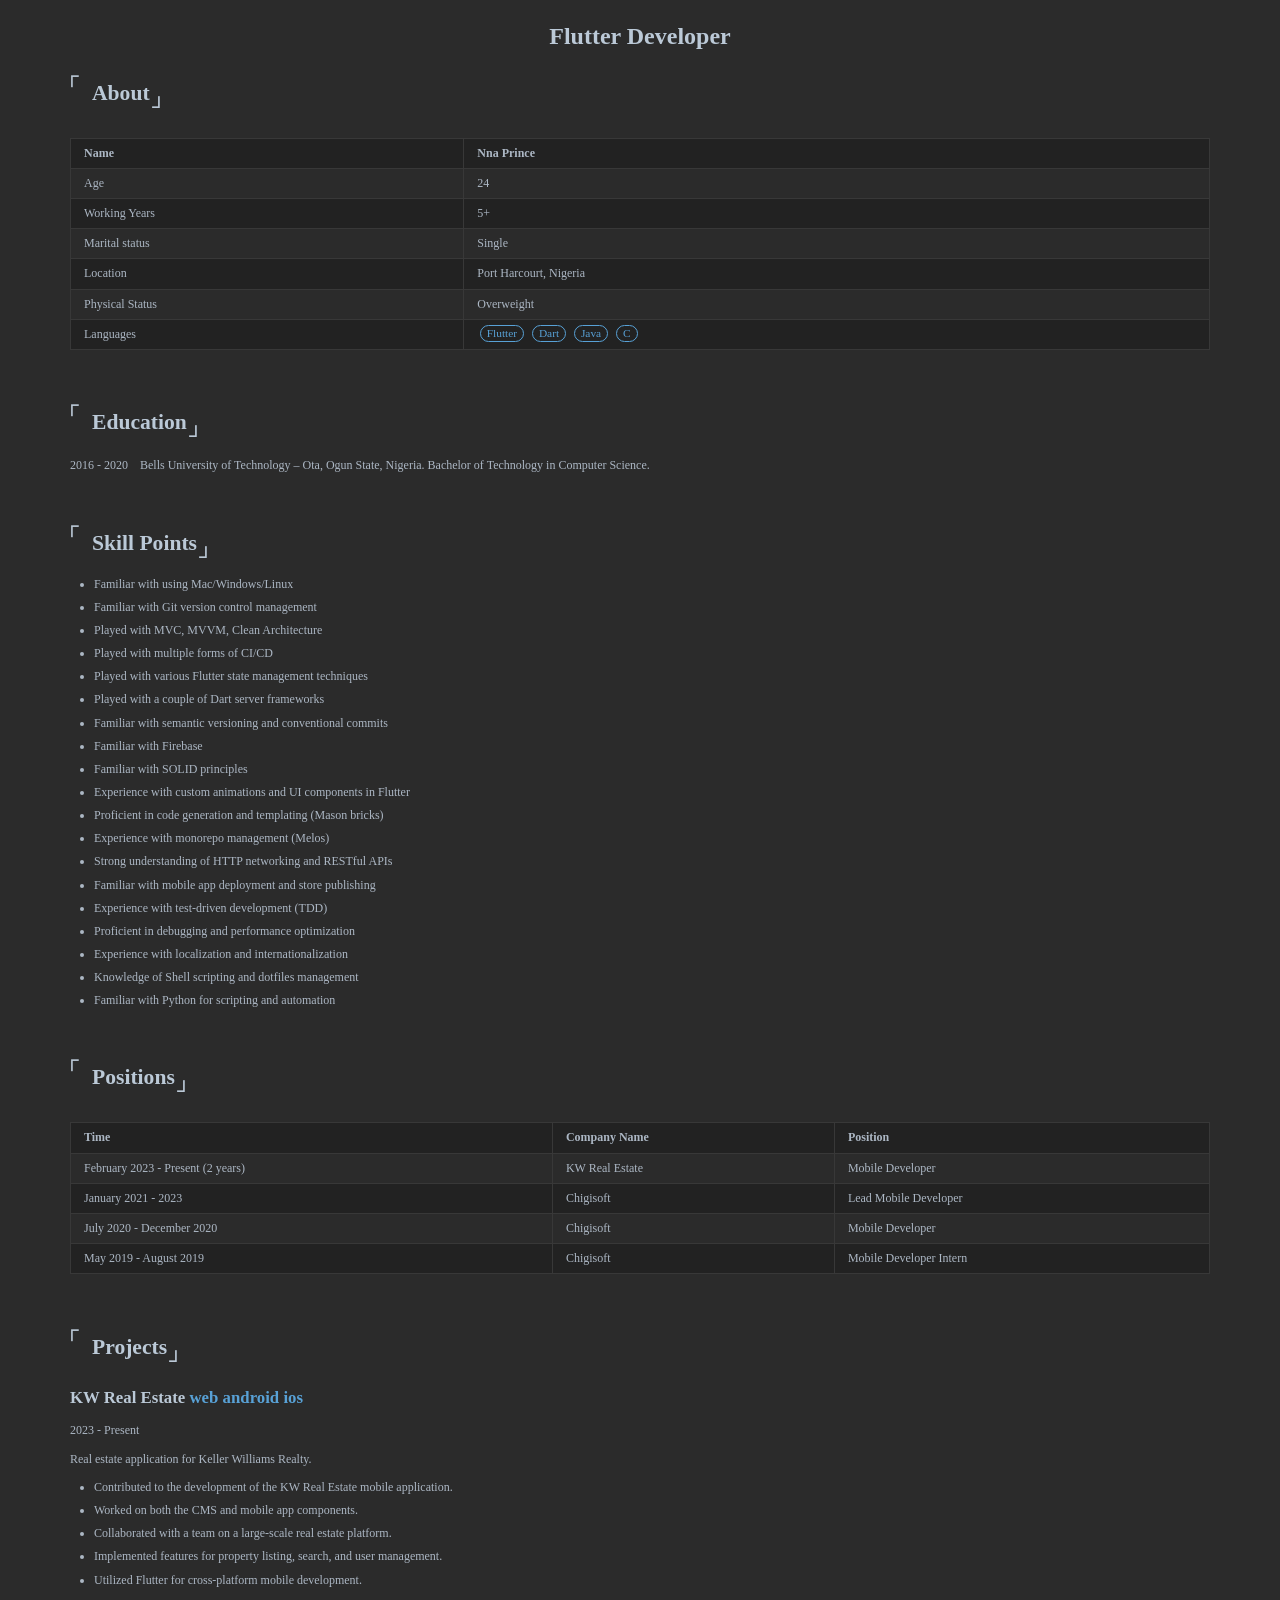
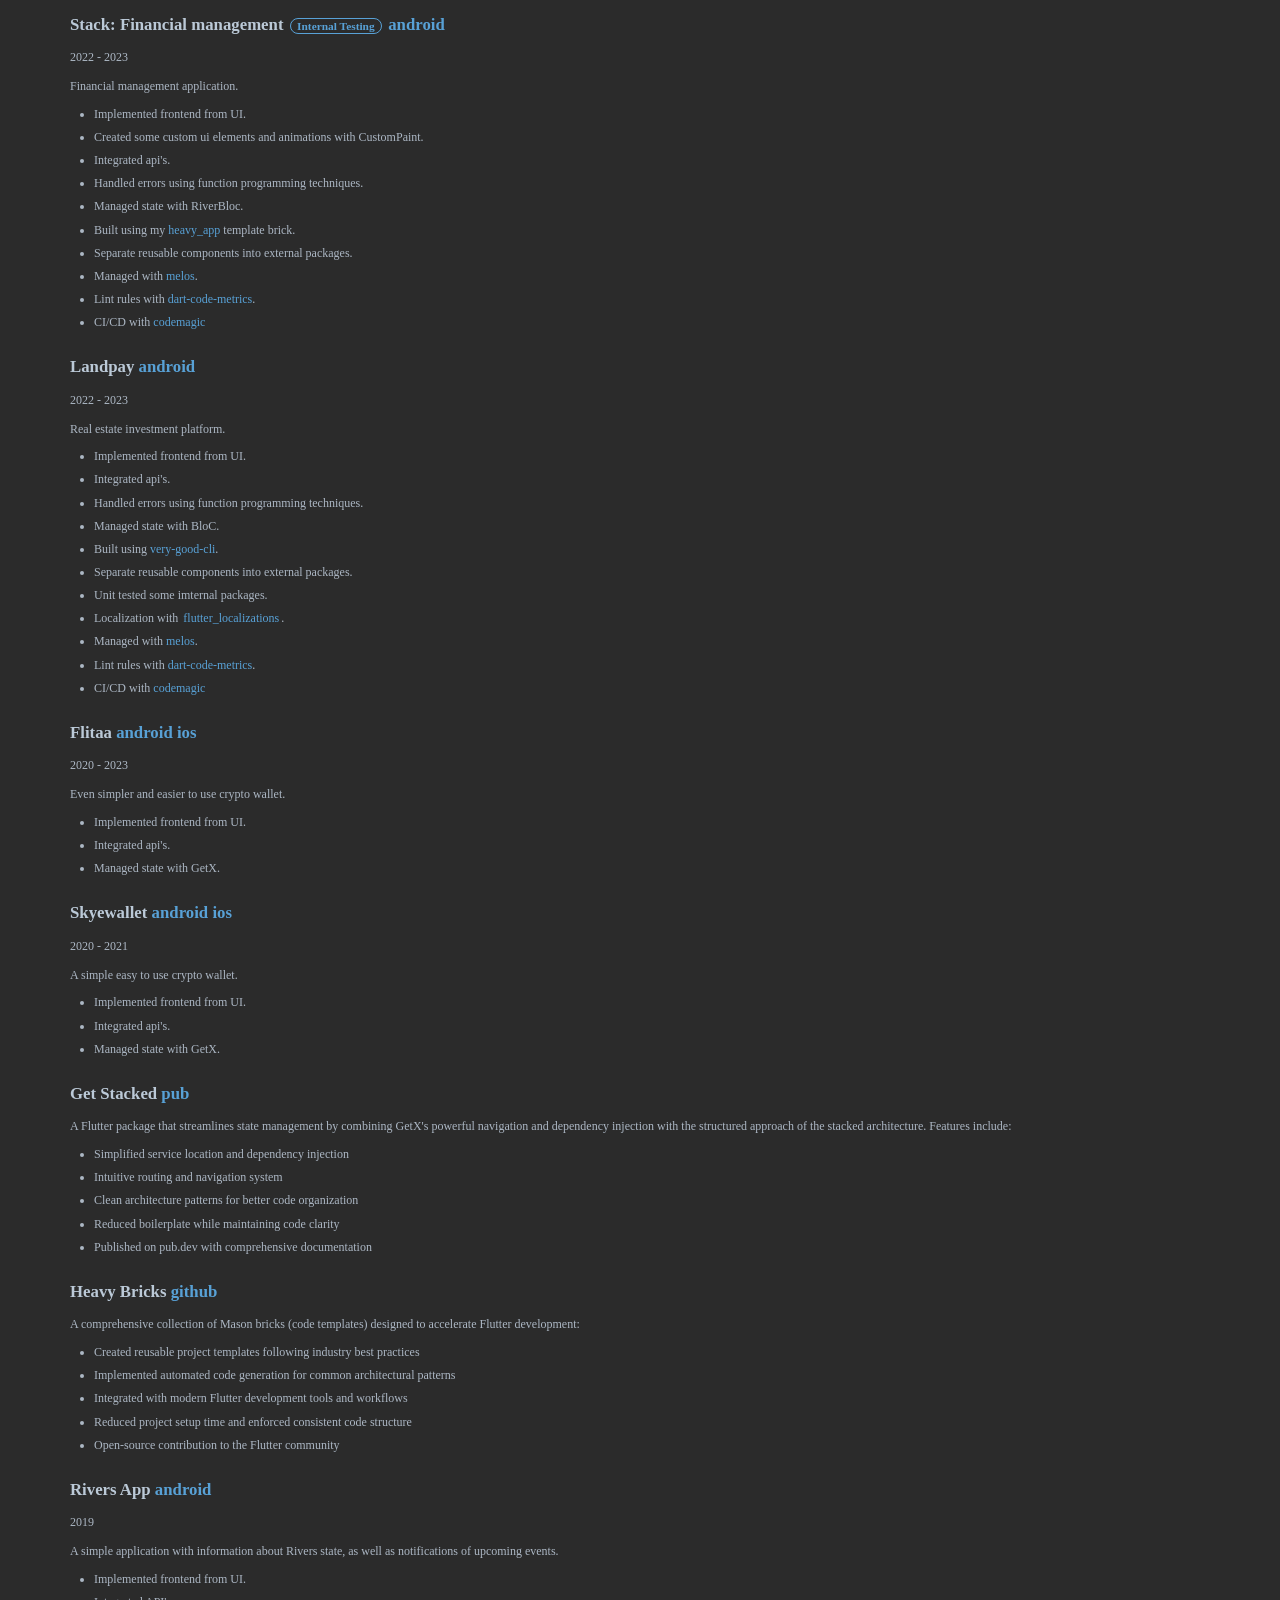
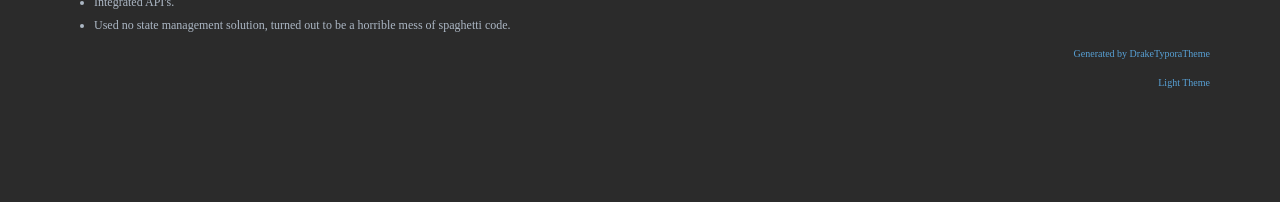
==== commit 0b732af5: "fix: mistakes calculating working years" ====
--- a/index.html
+++ b/index.html
@@ -1304,7 +1304,7 @@
 </style><title>cv</title>
 </head>
 <body class='typora-export'><div class='typora-export-content'>
-<div id='write'  class=''><h1 id='flutter-developer'><span>Flutter Developer</span></h1><h2 id='about'><span>About</span></h2><figure><table><thead><tr><th><span>Name</span></th><th><span>Nna Prince</span></th></tr></thead><tbody><tr><td><span>Age</span></td><td><span>24</span></td></tr><tr><td><span>Working Years</span></td><td><span>7</span></td></tr><tr><td><span>Marital status</span></td><td><span>Single</span></td></tr><tr><td><span>Location</span></td><td><span>Port Harcourt, Nigeria</span></td></tr><tr><td><span>Physical Status</span></td><td><span>Overweight</span></td></tr><tr><td><span>Languages</span></td><td><mark><span>Flutter</span></mark><span> </span><mark><span>Dart</span></mark><span> </span><mark><span>Java</span></mark><span> </span><mark><span>C</span></mark></td></tr></tbody></table></figure><p>&nbsp;</p><h2 id='education'><span>Education</span></h2><p><span>2016 - 2020    Bells University of Technology – Ota, Ogun State, Nigeria. Bachelor of Technology in Computer Science.</span></p><p>&nbsp;</p><h2 id='skill-points'><span>Skill Points</span></h2><ul><li><span>Familiar with using Mac/Windows/Linux</span></li><li><span>Familiar with Git version control management</span></li><li><span>Played with MVC, MVVM, Clean Architecture</span></li><li><span>Played with multiple forms of CI/CD</span></li><li><span>Played with various Flutter state management techniques</span></li><li><span>Played with a couple of Dart server frameworks</span></li><li><span>Familiar with semantic versioning and conventional commits</span></li><li><span>Familiar with Firebase</span></li><li><span>Familiar with SOLID principles</span></li><li><span>Experience with custom animations and UI components in Flutter</span></li><li><span>Proficient in code generation and templating (Mason bricks)</span></li><li><span>Experience with monorepo management (Melos)</span></li><li><span>Strong understanding of HTTP networking and RESTful APIs</span></li><li><span>Familiar with mobile app deployment and store publishing</span></li><li><span>Experience with test-driven development (TDD)</span></li><li><span>Proficient in debugging and performance optimization</span></li><li><span>Experience with localization and internationalization</span></li><li><span>Knowledge of Shell scripting and dotfiles management</span></li><li><span>Familiar with Python for scripting and automation</span></li></ul><p>&nbsp;</p><h2 id='positions'><span>Positions</span></h2><figure><table><thead><tr><th><span>Time</span></th><th><span>Company Name</span></th><th><span>Position</span></th></tr></thead><tbody><tr><td><span>February 2023 - Present (2 years)</span></td><td><span>KW Real Estate</span></td><td><span>Mobile Developer</span></td></tr><tr><td><span>January 2021 - 2023</span></td><td><span>Chigisoft</span></td><td><span>Lead Mobile Developer</span></td></tr><tr><td><span>July 2020 - December 2020</span></td><td><span>Chigisoft</span></td><td><span>Mobile Developer</span></td></tr><tr><td><span>May 2019 - August 2019</span></td><td><span>Chigisoft</span></td><td><span>Mobile Developer Intern</span></td></tr></tbody></table></figure><p>&nbsp;</p><h2 id='projects'><span>Projects</span></h2><h3 id='kw-real-estate'><span>KW Real Estate </span><a href='https://kw.com'><span>web</span></a><span> </span><a href='https://play.google.com/store/apps/details?id=com.smarteragent.android.kw'><span>android</span></a><span> </span><a href='https://apps.apple.com/us/app/kw-real-estate/id652512924'><span>ios</span></a></h3><p><span>2023 - Present</span></p><p><span>Real estate application for Keller Williams Realty.</span></p><ul><li><span>Contributed to the development of the KW Real Estate mobile application.</span></li><li><span>Worked on both the CMS and mobile app components.</span></li><li><span>Collaborated with a team on a large-scale real estate platform.</span></li><li><span>Implemented features for property listing, search, and user management.</span></li><li><span>Utilized Flutter for cross-platform mobile development.</span></li></ul><h3 id='stack-financial-management-internal-testing-android'><span>Stack: Financial management </span><mark><span>Internal Testing</span></mark><span> </span><a href='https://play.google.com/store/apps/details?id=com.stackelberg.stack'><span>android</span></a></h3><p><span>2022 - 2023</span></p><p><span>Financial management application.</span></p><ul><li><span>Implemented frontend from UI.</span></li><li><span>Created some custom ui elements and animations with CustomPaint. </span></li><li><span>Integrated api's.</span></li><li><span>Handled errors using function programming techniques.</span></li><li><span>Managed state with RiverBloc.</span></li><li><span>Built using my </span><a href='https://brickhub.dev/bricks/heavy_app/0.1.0+1'><span>heavy_app</span></a><span> template brick.</span></li><li><span>Separate reusable components into external packages.</span></li><li><span>Managed with </span><a href='https://melos.invertase.dev/'><span>melos</span></a><span>.</span></li><li><span>Lint rules with </span><a href='http://dartcodemetrics.dev/'><span>dart-code-metrics</span></a><span>.</span></li><li><span>CI/CD with </span><a href='https://codemagic.io'><span>codemagic</span></a></li></ul><h3 id='landpay-android'><span>Landpay </span><a href='https://play.google.com/store/apps/details?id=com.landpay.app'><span>android</span></a></h3><p><span>2022 - 2023</span></p><p><span>Real estate investment platform.</span></p><ul><li><span>Implemented frontend from UI.</span></li><li><span>Integrated api's.</span></li><li><span>Handled errors using function programming techniques.</span></li><li><span>Managed state with BloC.</span></li><li><span>Built using </span><a href='http://pub.dev/packages/very_good_cli'><span>very-good-cli</span></a><span>.</span></li><li><span>Separate reusable components into external packages.</span></li><li><span>Unit tested some imternal packages.</span></li><li><span>Localization with </span><code>flutter_localizations</code><span>.</span></li><li><span>Managed with </span><a href='https://melos.invertase.dev/'><span>melos</span></a><span>.</span></li><li><span>Lint rules with </span><a href='http://dartcodemetrics.dev/'><span>dart-code-metrics</span></a><span>.</span></li><li><span>CI/CD with </span><a href='https://codemagic.io'><span>codemagic</span></a></li></ul><h3 id='flitaa-android-ios'><span>Flitaa </span><a href='https://play.google.com/store/apps/details?id=com.flitaa.app'><span>android</span></a><span> </span><a href='https://apps.apple.com/us/app/flitaa/id1566777501'><span>ios</span></a></h3><p><span>2020 - 2023</span></p><p><span>Even simpler and easier to use crypto wallet.</span></p><ul><li><span>Implemented frontend from UI.</span></li><li><span>Integrated api's.</span></li><li><span>Managed state with GetX.</span></li></ul><h3 id='skyewallet-android-ios'><span>Skyewallet </span><a href='https://play.google.com/store/apps/details?id=com.skyewallet.skye_wallet'><span>android</span></a><span> </span><a href='https://apps.apple.com/us/app/skye-wallet-buy-sell-crypto/id1587180582'><span>ios</span></a></h3><p><span>2020 - 2021</span></p><p><span>A simple easy to use crypto wallet.</span></p><ul><li><span>Implemented frontend from UI.</span></li><li><span>Integrated api's.</span></li><li><span>Managed state with GetX.</span></li></ul><h3 id='get-stacked-pub'><span>Get Stacked </span><a href='https://pub.dev/packages/get_stacked'><span>pub</span></a></h3>
+<div id='write'  class=''><h1 id='flutter-developer'><span>Flutter Developer</span></h1><h2 id='about'><span>About</span></h2><figure><table><thead><tr><th><span>Name</span></th><th><span>Nna Prince</span></th></tr></thead><tbody><tr><td><span>Age</span></td><td><span>24</span></td></tr><tr><td><span>Working Years</span></td><td><span>5+</span></td></tr><tr><td><span>Marital status</span></td><td><span>Single</span></td></tr><tr><td><span>Location</span></td><td><span>Port Harcourt, Nigeria</span></td></tr><tr><td><span>Physical Status</span></td><td><span>Overweight</span></td></tr><tr><td><span>Languages</span></td><td><mark><span>Flutter</span></mark><span> </span><mark><span>Dart</span></mark><span> </span><mark><span>Java</span></mark><span> </span><mark><span>C</span></mark></td></tr></tbody></table></figure><p>&nbsp;</p><h2 id='education'><span>Education</span></h2><p><span>2016 - 2020    Bells University of Technology – Ota, Ogun State, Nigeria. Bachelor of Technology in Computer Science.</span></p><p>&nbsp;</p><h2 id='skill-points'><span>Skill Points</span></h2><ul><li><span>Familiar with using Mac/Windows/Linux</span></li><li><span>Familiar with Git version control management</span></li><li><span>Played with MVC, MVVM, Clean Architecture</span></li><li><span>Played with multiple forms of CI/CD</span></li><li><span>Played with various Flutter state management techniques</span></li><li><span>Played with a couple of Dart server frameworks</span></li><li><span>Familiar with semantic versioning and conventional commits</span></li><li><span>Familiar with Firebase</span></li><li><span>Familiar with SOLID principles</span></li><li><span>Experience with custom animations and UI components in Flutter</span></li><li><span>Proficient in code generation and templating (Mason bricks)</span></li><li><span>Experience with monorepo management (Melos)</span></li><li><span>Strong understanding of HTTP networking and RESTful APIs</span></li><li><span>Familiar with mobile app deployment and store publishing</span></li><li><span>Experience with test-driven development (TDD)</span></li><li><span>Proficient in debugging and performance optimization</span></li><li><span>Experience with localization and internationalization</span></li><li><span>Knowledge of Shell scripting and dotfiles management</span></li><li><span>Familiar with Python for scripting and automation</span></li></ul><p>&nbsp;</p><h2 id='positions'><span>Positions</span></h2><figure><table><thead><tr><th><span>Time</span></th><th><span>Company Name</span></th><th><span>Position</span></th></tr></thead><tbody><tr><td><span>February 2023 - Present (2 years)</span></td><td><span>KW Real Estate</span></td><td><span>Mobile Developer</span></td></tr><tr><td><span>January 2021 - 2023</span></td><td><span>Chigisoft</span></td><td><span>Lead Mobile Developer</span></td></tr><tr><td><span>July 2020 - December 2020</span></td><td><span>Chigisoft</span></td><td><span>Mobile Developer</span></td></tr><tr><td><span>May 2019 - August 2019</span></td><td><span>Chigisoft</span></td><td><span>Mobile Developer Intern</span></td></tr></tbody></table></figure><p>&nbsp;</p><h2 id='projects'><span>Projects</span></h2><h3 id='kw-real-estate'><span>KW Real Estate </span><a href='https://kw.com'><span>web</span></a><span> </span><a href='https://play.google.com/store/apps/details?id=com.smarteragent.android.kw'><span>android</span></a><span> </span><a href='https://apps.apple.com/us/app/kw-real-estate/id652512924'><span>ios</span></a></h3><p><span>2023 - Present</span></p><p><span>Real estate application for Keller Williams Realty.</span></p><ul><li><span>Contributed to the development of the KW Real Estate mobile application.</span></li><li><span>Worked on both the CMS and mobile app components.</span></li><li><span>Collaborated with a team on a large-scale real estate platform.</span></li><li><span>Implemented features for property listing, search, and user management.</span></li><li><span>Utilized Flutter for cross-platform mobile development.</span></li></ul><h3 id='stack-financial-management-internal-testing-android'><span>Stack: Financial management </span><mark><span>Internal Testing</span></mark><span> </span><a href='https://play.google.com/store/apps/details?id=com.stackelberg.stack'><span>android</span></a></h3><p><span>2022 - 2023</span></p><p><span>Financial management application.</span></p><ul><li><span>Implemented frontend from UI.</span></li><li><span>Created some custom ui elements and animations with CustomPaint. </span></li><li><span>Integrated api's.</span></li><li><span>Handled errors using function programming techniques.</span></li><li><span>Managed state with RiverBloc.</span></li><li><span>Built using my </span><a href='https://brickhub.dev/bricks/heavy_app/0.1.0+1'><span>heavy_app</span></a><span> template brick.</span></li><li><span>Separate reusable components into external packages.</span></li><li><span>Managed with </span><a href='https://melos.invertase.dev/'><span>melos</span></a><span>.</span></li><li><span>Lint rules with </span><a href='http://dartcodemetrics.dev/'><span>dart-code-metrics</span></a><span>.</span></li><li><span>CI/CD with </span><a href='https://codemagic.io'><span>codemagic</span></a></li></ul><h3 id='landpay-android'><span>Landpay </span><a href='https://play.google.com/store/apps/details?id=com.landpay.app'><span>android</span></a></h3><p><span>2022 - 2023</span></p><p><span>Real estate investment platform.</span></p><ul><li><span>Implemented frontend from UI.</span></li><li><span>Integrated api's.</span></li><li><span>Handled errors using function programming techniques.</span></li><li><span>Managed state with BloC.</span></li><li><span>Built using </span><a href='http://pub.dev/packages/very_good_cli'><span>very-good-cli</span></a><span>.</span></li><li><span>Separate reusable components into external packages.</span></li><li><span>Unit tested some imternal packages.</span></li><li><span>Localization with </span><code>flutter_localizations</code><span>.</span></li><li><span>Managed with </span><a href='https://melos.invertase.dev/'><span>melos</span></a><span>.</span></li><li><span>Lint rules with </span><a href='http://dartcodemetrics.dev/'><span>dart-code-metrics</span></a><span>.</span></li><li><span>CI/CD with </span><a href='https://codemagic.io'><span>codemagic</span></a></li></ul><h3 id='flitaa-android-ios'><span>Flitaa </span><a href='https://play.google.com/store/apps/details?id=com.flitaa.app'><span>android</span></a><span> </span><a href='https://apps.apple.com/us/app/flitaa/id1566777501'><span>ios</span></a></h3><p><span>2020 - 2023</span></p><p><span>Even simpler and easier to use crypto wallet.</span></p><ul><li><span>Implemented frontend from UI.</span></li><li><span>Integrated api's.</span></li><li><span>Managed state with GetX.</span></li></ul><h3 id='skyewallet-android-ios'><span>Skyewallet </span><a href='https://play.google.com/store/apps/details?id=com.skyewallet.skye_wallet'><span>android</span></a><span> </span><a href='https://apps.apple.com/us/app/skye-wallet-buy-sell-crypto/id1587180582'><span>ios</span></a></h3><p><span>2020 - 2021</span></p><p><span>A simple easy to use crypto wallet.</span></p><ul><li><span>Implemented frontend from UI.</span></li><li><span>Integrated api's.</span></li><li><span>Managed state with GetX.</span></li></ul><h3 id='get-stacked-pub'><span>Get Stacked </span><a href='https://pub.dev/packages/get_stacked'><span>pub</span></a></h3>
 <p><span>A Flutter package that streamlines state management by combining GetX's powerful navigation and dependency injection with the structured approach of the stacked architecture. Features include:</span></p>
 <ul>
 <li><span>Simplified service location and dependency injection</span></li>
